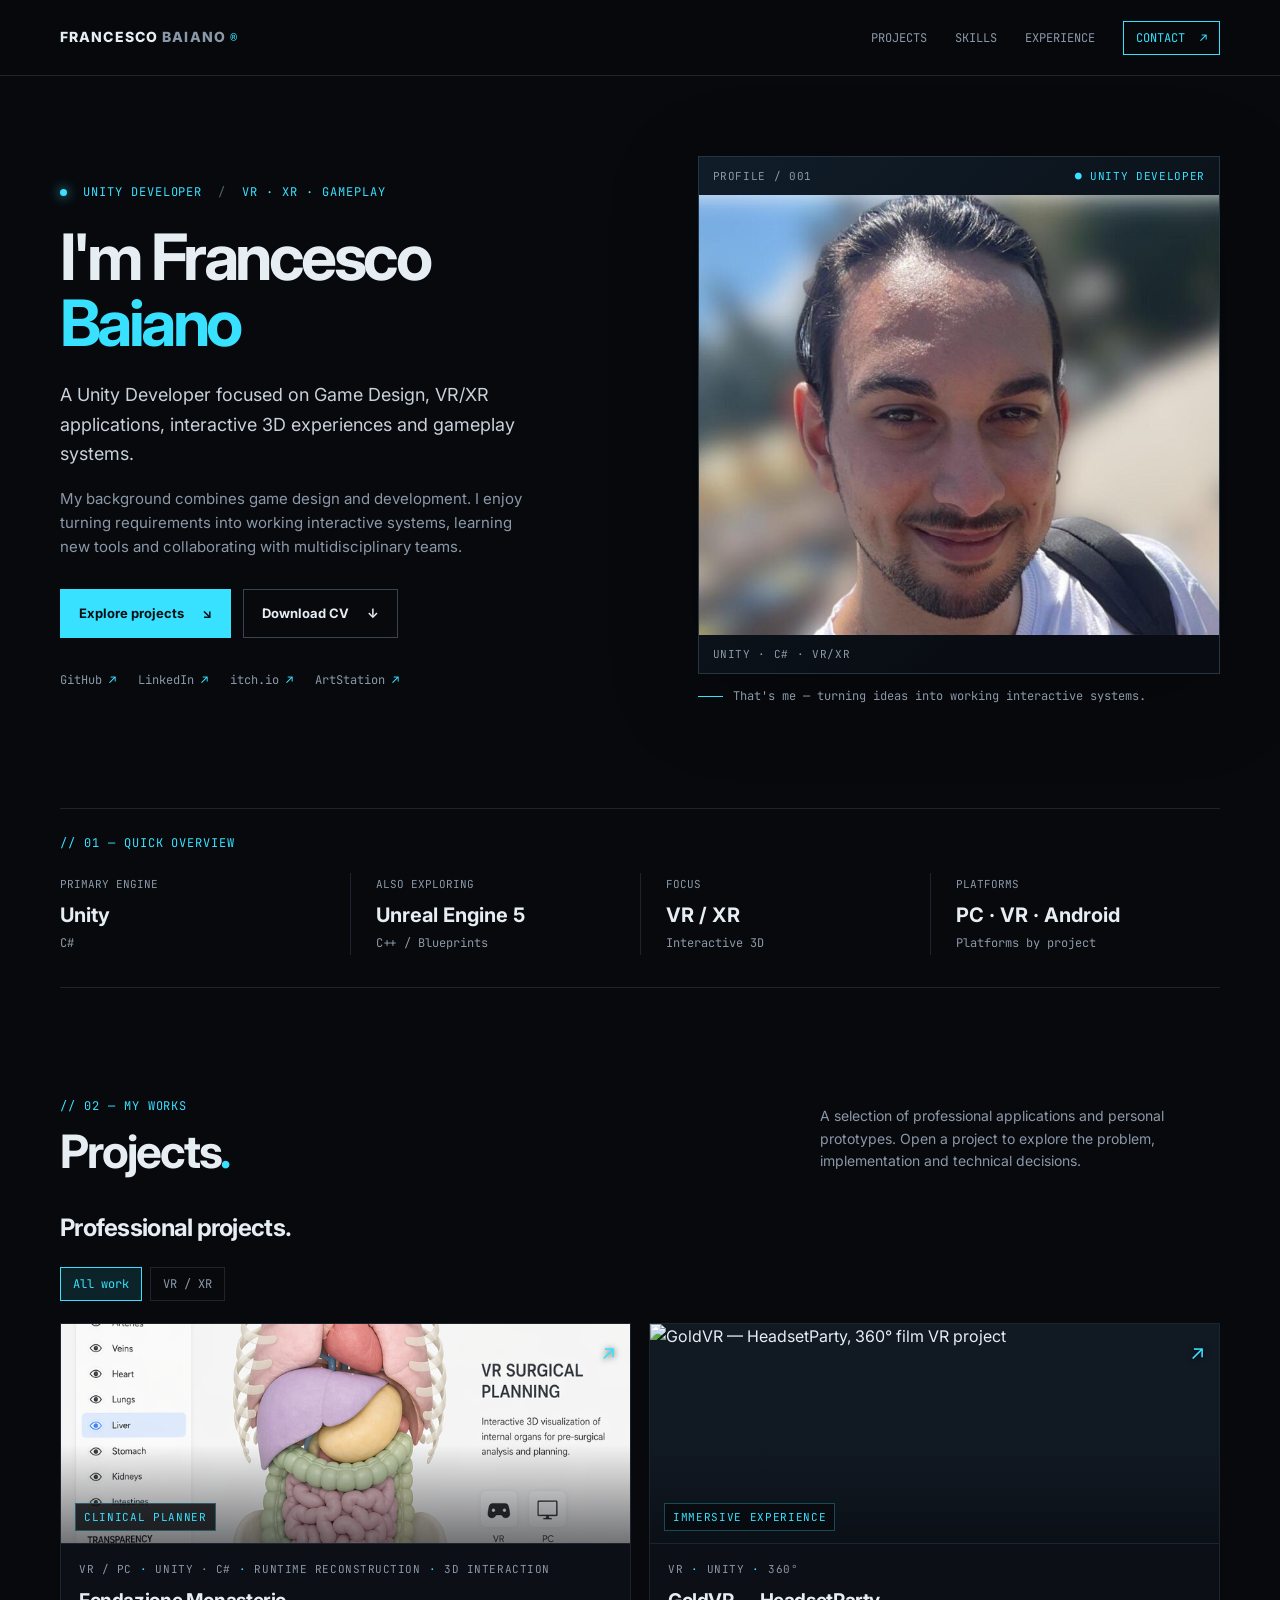
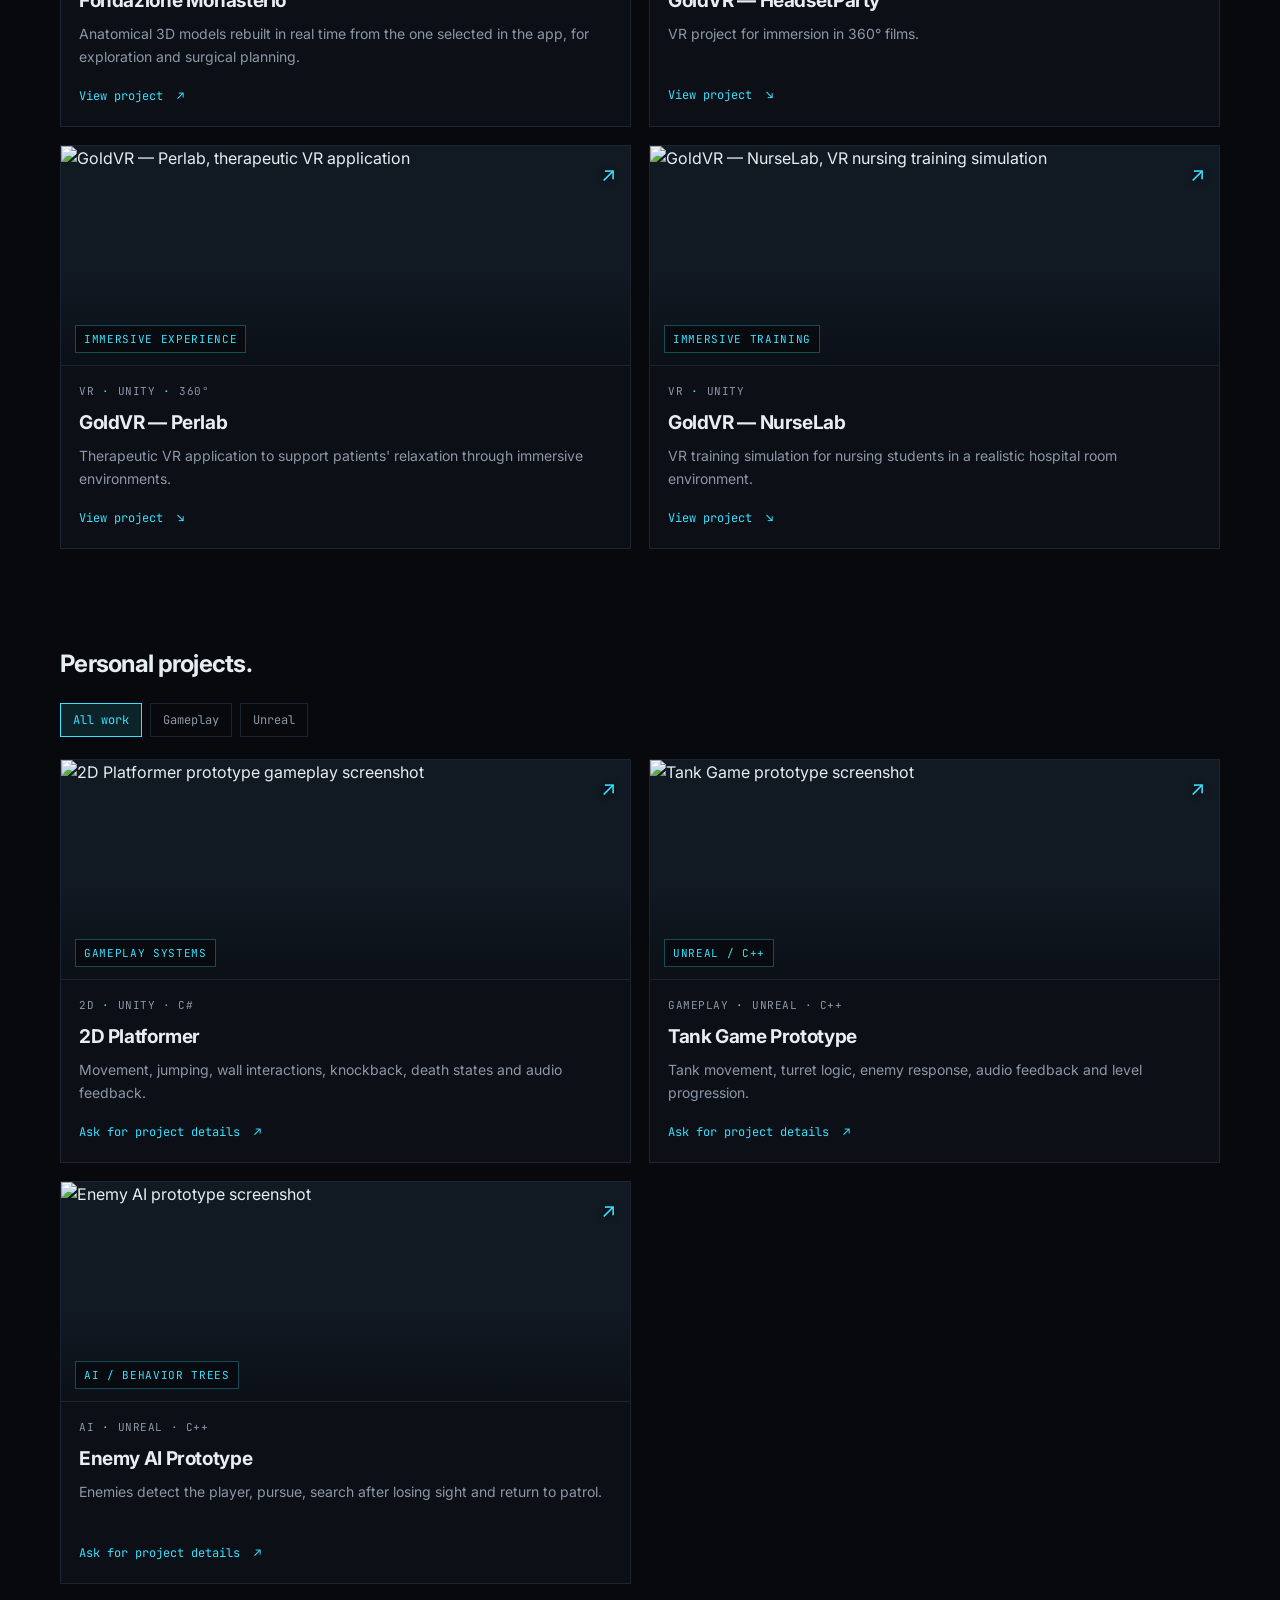
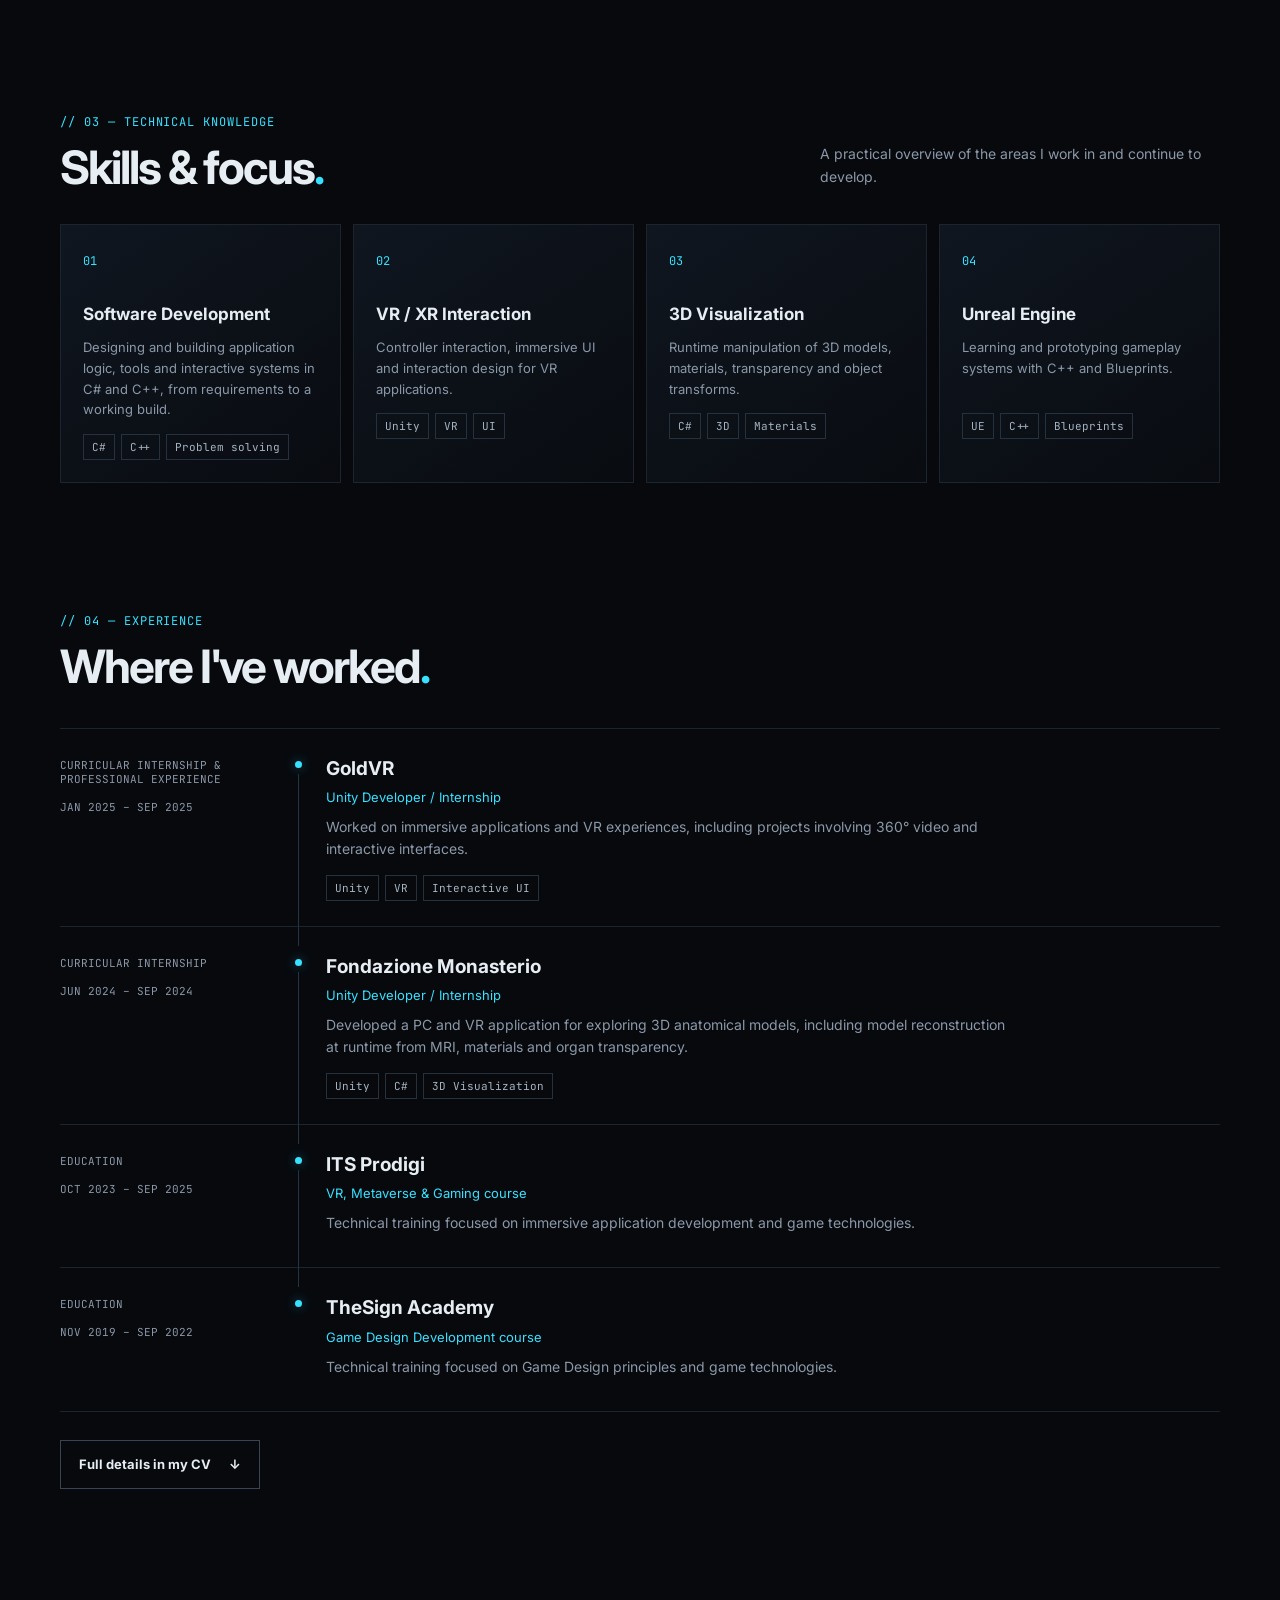
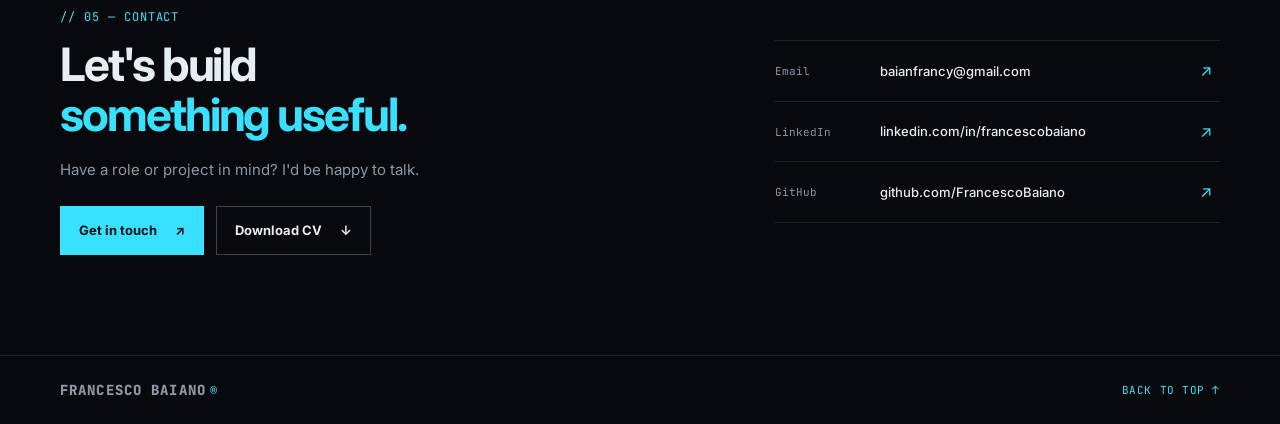
==== index.html @ 5df7cad3 "Monasterio Page" ====
<!doctype html>
<html lang="en">
<head>
  <meta charset="utf-8">
  <meta name="viewport" content="width=device-width, initial-scale=1">
  <meta name="theme-color" content="#07090d">
  <meta name="description" content="Francesco Baiano — Unity Developer focused on VR/XR, interactive 3D applications and gameplay systems.">
  <meta property="og:title" content="Francesco Baiano — Unity Developer">
  <meta property="og:description" content="VR/XR, interactive 3D applications and gameplay systems.">
  <meta property="og:type" content="website">
  <title>Francesco Baiano — Unity Developer</title>
  <link rel="preconnect" href="https://fonts.googleapis.com">
  <link rel="preconnect" href="https://fonts.gstatic.com" crossorigin>
  <link href="https://fonts.googleapis.com/css2?family=Inter:wght@400;500;600;700;800&family=JetBrains+Mono:wght@400;500;600&display=swap" rel="stylesheet">
  <link rel="stylesheet" href="style.css">
  <script type="application/ld+json">
  {
    "@context": "https://schema.org",
    "@type": "Person",
    "name": "Francesco Baiano",
    "jobTitle": "Unity Developer",
    "knowsAbout": ["Unity", "C#", "Virtual Reality", "XR", "Gameplay Programming", "Unreal Engine"]
  }
  </script>
</head>
<body>
  <div class="ambient-grid" aria-hidden="true"></div>
  <header class="site-header">
    <a class="brand" href="#home" aria-label="Francesco Baiano home">FRANCESCO <span>BAIANO</span><i>®</i></a>
    <button class="menu-toggle" aria-expanded="false" aria-controls="main-nav">MENU <span>☰</span></button>
    <nav id="main-nav" class="nav">
      <a href="#projects">Projects</a>
      <a href="#skills">Skills</a>
      <a href="#experience">Experience</a>
      <a class="nav-contact" href="#contact">Contact <span>↗</span></a>
    </nav>
  </header>

  <main>
    <section id="home" class="hero section-wrap">
      <div class="hero-copy">
        <p class="eyebrow"><span class="status-dot"></span> UNITY DEVELOPER <span class="slash">/</span> VR · XR · GAMEPLAY</p>
        <h1>I'm Francesco<br><span>Baiano</span></h1>
        <p class="hero-intro">A Unity Developer focused on Game Design, VR/XR applications, interactive 3D experiences and gameplay systems.</p>
        <p class="hero-detail">My background combines game design and development. I enjoy turning requirements into working interactive systems, learning new tools and collaborating with multidisciplinary teams.</p>
        <div class="hero-actions">
          <a class="button button-primary" href="#projects">Explore projects <span>↘</span></a>
          <a class="button button-ghost" href="assets/Francesco_Baiano_CV.pdf" target="_blank" rel="noopener" data-cv>Download CV <span>↓</span></a>
        </div>
        <div class="social-links">
          <a href="https://github.com/FrancescoBaiano" target="_blank" rel="noreferrer">GitHub <span>↗</span></a>
          <a href="https://www.linkedin.com/in/francescobaiano" target="_blank" rel="noreferrer">LinkedIn <span>↗</span></a>
          <a href="https://raccoonfrank.itch.io/" target="_blank" rel="noreferrer">itch.io <span>↗</span></a>
          <a href="https://www.artstation.com/francescobaiano" target="_blank" rel="noreferrer">ArtStation <span>↗</span></a>
        </div>
      </div>
      <div class="hero-visual">
        <div class="visual-frame">
          <div class="visual-top"><span>PROFILE / 001</span><span class="live-indicator">● UNITY DEVELOPER</span></div>
          <div class="visual-art visual-photo">
            <img src="assets/images/francesco.jpg" alt="Francesco Baiano" width="800" height="800">
          </div>
          <div class="visual-bottom"><span>UNITY · C# · VR/XR</span></div>
        </div>
        <p class="visual-caption"><span class="caption-line"></span> That's me — turning ideas into working interactive systems.</p>
      </div>
    </section>

    <section id="overview" class="overview section-wrap">
      <div class="section-kicker">// 01 — QUICK OVERVIEW</div>
      <div class="overview-grid">
        <div><span class="stat-label">PRIMARY ENGINE</span><strong>Unity</strong><small>C#</small></div>
        <div><span class="stat-label">ALSO EXPLORING</span><strong>Unreal Engine 5</strong><small>C++ / Blueprints</small></div>
        <div><span class="stat-label">FOCUS</span><strong>VR / XR</strong><small>Interactive 3D</small></div>
        <div><span class="stat-label">PLATFORMS</span><strong>PC · VR · Android</strong><small>Platforms by project</small></div>
      </div>
    </section>

    <section id="projects" class="projects section-wrap">
      <div class="section-heading">
        <div><p class="section-kicker">// 02 — MY WORKS</p><h2>Projects<span class="accent">.</span></h2></div>
        <p class="section-description">A selection of professional applications and personal prototypes. Open a project to explore the problem, implementation and technical decisions.</p>
      </div>
      <div class="project-group">
        <h3 class="group-title">Professional projects.</h3>
        <div class="filter-row" role="group" aria-label="Filter projects">
          <button class="filter-chip active" data-filter="all">All work</button>
          <button class="filter-chip" data-filter="vr">VR / XR</button>
          <button class="filter-chip" data-filter="gameplay">Gameplay</button>
          <button class="filter-chip" data-filter="unreal">Unreal</button>
        </div>
        <div class="project-grid">
          <article class="project-card" data-category="vr">
            <a class="project-image" href="projects/monasterio.html" aria-label="Open Fondazione Monasterio project">
              <img src="assets/images/projects/monasterio/monasterio-1.png" alt="Fondazione Monasterio — 3D anatomical model viewer" loading="lazy">
              <span class="image-label">CLINICAL PLANNER</span><span class="image-arrow">↗</span>
            </a>
            <div class="project-card-body"><div class="tag-row"><span>VR / PC</span><span>UNITY · C#</span><span>RUNTIME RECONSTRUCTION</span><span>3D INTERACTION</span></div><h3><a href="projects/monasterio.html">Fondazione Monasterio</a></h3><p>Anatomical 3D models rebuilt in real time from the one selected in the app, for exploration and surgical planning.</p><a class="text-link" href="projects/monasterio.html">View project <span>↗</span></a></div>
          </article>
          <article class="project-card" data-category="vr">
            <a class="project-image" href="#contact" aria-label="Open GoldVR - HeadsetParty project">
              <img src="assets/images/projects/goldvr-headsetparty.jpg" alt="GoldVR — HeadsetParty, 360° film VR project" loading="lazy">
              <span class="image-label">IMMERSIVE EXPERIENCE</span><span class="image-arrow">↗</span>
            </a>
            <div class="project-card-body"><div class="tag-row"><span>VR</span><span>UNITY</span><span>360°</span></div><h3>GoldVR — HeadsetParty</h3><p>VR project for immersion in 360° films.</p><a class="text-link" href="#experience">View project <span>↘</span></a></div>
          </article>
          <article class="project-card" data-category="vr">
            <a class="project-image" href="#contact" aria-label="Open GoldVR - Perlab project">
              <img src="assets/images/projects/goldvr-perlab.jpg" alt="GoldVR — Perlab, therapeutic VR application" loading="lazy">
              <span class="image-label">IMMERSIVE EXPERIENCE</span><span class="image-arrow">↗</span>
            </a>
            <div class="project-card-body"><div class="tag-row"><span>VR</span><span>UNITY</span><span>360°</span></div><h3>GoldVR — Perlab</h3><p>Therapeutic VR application to support patients' relaxation through immersive environments.</p><a class="text-link" href="#experience">View project <span>↘</span></a></div>
          </article>
          <article class="project-card" data-category="vr">
            <a class="project-image" href="#contact" aria-label="Open GoldVR - NurseLab project">
              <img src="assets/images/projects/goldvr-nurselab.jpg" alt="GoldVR — NurseLab, VR nursing training simulation" loading="lazy">
              <span class="image-label">IMMERSIVE TRAINING</span><span class="image-arrow">↗</span>
            </a>
            <div class="project-card-body"><div class="tag-row"><span>VR</span><span>UNITY</span></div><h3>GoldVR — NurseLab</h3><p>VR training simulation for nursing students in a realistic hospital room environment.</p><a class="text-link" href="#experience">View project <span>↘</span></a></div>
          </article>
        </div>
      </div>
      <div class="project-group">
        <h3 class="group-title">Personal projects.</h3>
        <div class="filter-row" role="group" aria-label="Filter projects">
          <button class="filter-chip active" data-filter="all">All work</button>
          <button class="filter-chip" data-filter="vr">VR / XR</button>
          <button class="filter-chip" data-filter="gameplay">Gameplay</button>
          <button class="filter-chip" data-filter="unreal">Unreal</button>
        </div>
        <div class="project-grid">
          <article class="project-card" data-category="gameplay">
            <a class="project-image" href="#contact" aria-label="2D platformer prototype">
              <img src="assets/images/projects/platformer-2d.jpg" alt="2D Platformer prototype gameplay screenshot" loading="lazy">
              <span class="image-label">GAMEPLAY SYSTEMS</span><span class="image-arrow">↗</span>
            </a>
            <div class="project-card-body"><div class="tag-row"><span>2D</span><span>UNITY · C#</span></div><h3>2D Platformer</h3><p>Movement, jumping, wall interactions, knockback, death states and audio feedback.</p><a class="text-link" href="#contact">Ask for project details <span>↗</span></a></div>
          </article>
          <article class="project-card" data-category="unreal gameplay">
            <a class="project-image" href="#contact" aria-label="Tank gameplay prototype">
              <img src="assets/images/projects/tank-game.jpg" alt="Tank Game prototype screenshot" loading="lazy">
              <span class="image-label">UNREAL / C++</span><span class="image-arrow">↗</span>
            </a>
            <div class="project-card-body"><div class="tag-row"><span>GAMEPLAY</span><span>UNREAL · C++</span></div><h3>Tank Game Prototype</h3><p>Tank movement, turret logic, enemy response, audio feedback and level progression.</p><a class="text-link" href="#contact">Ask for project details <span>↗</span></a></div>
          </article>
          <article class="project-card" data-category="unreal gameplay">
            <a class="project-image" href="#contact" aria-label="Enemy AI prototype">
              <img src="assets/images/projects/enemy-ai.jpg" alt="Enemy AI prototype screenshot" loading="lazy">
              <span class="image-label">AI / BEHAVIOR TREES</span><span class="image-arrow">↗</span>
            </a>
            <div class="project-card-body"><div class="tag-row"><span>AI</span><span>UNREAL · C++</span></div><h3>Enemy AI Prototype</h3><p>Enemies detect the player, pursue, search after losing sight and return to patrol.</p><a class="text-link" href="#contact">Ask for project details <span>↗</span></a></div>
          </article>
        </div>
      </div>
    </section>

    <section id="skills" class="skills section-wrap">
      <div class="section-heading"><div><p class="section-kicker">// 03 — TECHNICAL KNOWLEDGE</p><h2>Skills &amp; focus<span class="accent">.</span></h2></div><p class="section-description">A practical overview of the areas I work in and continue to develop.</p></div>
      <div class="skills-grid">
        <article class="skill-card"><span class="skill-index">01</span><h3>Software Development</h3><p>Designing and building application logic, tools and interactive systems in C# and C++, from requirements to a working build.</p><div class="skill-tags"><span>C#</span><span>C++</span><span>Problem solving</span></div></article>
        <article class="skill-card"><span class="skill-index">02</span><h3>VR / XR Interaction</h3><p>Controller interaction, immersive UI and interaction design for VR applications.</p><div class="skill-tags"><span>Unity</span><span>VR</span><span>UI</span></div></article>
        <article class="skill-card"><span class="skill-index">03</span><h3>3D Visualization</h3><p>Runtime manipulation of 3D models, materials, transparency and object transforms.</p><div class="skill-tags"><span>C#</span><span>3D</span><span>Materials</span></div></article>
        <article class="skill-card"><span class="skill-index">04</span><h3>Unreal Engine</h3><p>Learning and prototyping gameplay systems with C++ and Blueprints.</p><div class="skill-tags"><span>UE</span><span>C++</span><span>Blueprints</span></div></article>
      </div>
    </section>

    <section id="experience" class="experience section-wrap">
      <div class="section-heading"><div><p class="section-kicker">// 04 — EXPERIENCE</p><h2>Where I've worked<span class="accent">.</span></h2></div></div>
      <div class="timeline">
        <article class="timeline-item"><div class="timeline-date">CURRICULAR INTERNSHIP &amp; PROFESSIONAL EXPERIENCE<br><br><span>JAN 2025 – SEP 2025</span></div><div class="timeline-marker"></div><div class="timeline-content"><h3>GoldVR</h3><p class="timeline-role">Unity Developer / Internship</p><p>Worked on immersive applications and VR experiences, including projects involving 360° video and interactive interfaces.</p><div class="skill-tags"><span>Unity</span><span>VR</span><span>Interactive UI</span></div></div></article>
        <article class="timeline-item"><div class="timeline-date">CURRICULAR INTERNSHIP<br><br><span>JUN 2024 – SEP 2024</span></div><div class="timeline-marker"></div><div class="timeline-content"><h3>Fondazione Monasterio</h3><p class="timeline-role">Unity Developer / Internship</p><p>Developed a PC and VR application for exploring 3D anatomical models, including model reconstruction at runtime from MRI, materials and organ transparency.</p><div class="skill-tags"><span>Unity</span><span>C#</span><span>3D Visualization</span></div></div></article>
        <article class="timeline-item"><div class="timeline-date">EDUCATION<br><br><span>OCT 2023 – SEP 2025</span></div><div class="timeline-marker"></div><div class="timeline-content"><h3>ITS Prodigi</h3><p class="timeline-role">VR, Metaverse &amp; Gaming course</p><p>Technical training focused on immersive application development and game technologies.</p></div></article>
        <article class="timeline-item"><div class="timeline-date">EDUCATION<br><br><span>NOV 2019 – SEP 2022</span></div><div class="timeline-marker"></div><div class="timeline-content"><h3>TheSign Academy</h3><p class="timeline-role">Game Design Development course</p><p>Technical training focused on Game Design principles and game technologies.</p></div></article>
      </div>
      <div class="cta-row">
        <a class="button button-ghost" href="assets/Francesco_Baiano_CV.pdf" target="_blank" rel="noopener" data-cv>Full details in my CV <span>↓</span></a>
      </div>
    </section>

    <section id="contact" class="contact section-wrap">
      <div><p class="section-kicker">// 05 — CONTACT</p><h2>Let's build<br><span class="accent">something useful.</span></h2><p>Have a role or project in mind? I'd be happy to talk.</p><div class="cta-row"><a class="button button-primary" href="mailto:baianfrancy@gmail.com">Get in touch <span>↗</span></a><a class="button button-ghost" href="assets/Francesco_Baiano_CV.pdf" target="_blank" rel="noopener" data-cv>Download CV <span>↓</span></a></div></div>
      <div class="contact-links"><a href="mailto:baianfrancy@gmail.com"><span>Email</span><strong>baianfrancy@gmail.com</strong><b>↗</b></a><a href="https://www.linkedin.com/in/francescobaiano" target="_blank" rel="noreferrer"><span>LinkedIn</span><strong>linkedin.com/in/francescobaiano</strong><b>↗</b></a><a href="https://github.com/FrancescoBaiano" target="_blank" rel="noreferrer"><span>GitHub</span><strong>github.com/FrancescoBaiano</strong><b>↗</b></a></div>
    </section>
  </main>

  <footer class="site-footer"><a class="brand" href="#home">FRANCESCO <span>BAIANO</span><i>®</i></a><a href="#home">BACK TO TOP ↑</a></footer>
  <script src="script.js"></script>
</body>
</html>
---- style.css ----
:root {
  --bg: #07090d; --surface: #0e1218; --surface-2: #111923; --border: #1c2430;
  --text: #e6edf3; --muted: #8b98a8; --accent: #38e1ff; --accent-soft: rgba(56,225,255,.12);
  --mono: "JetBrains Mono", monospace; --sans: "Inter", sans-serif; --max: 1160px;
}
* { box-sizing: border-box; }
html { scroll-behavior: smooth; scroll-padding-top: 88px; }
body { margin: 0; background: var(--bg); color: var(--text); font-family: var(--sans); line-height: 1.6; }
a { color: inherit; text-decoration: none; }
button { font: inherit; }
::selection { color: var(--bg); background: var(--accent); }
.ambient-grid { position: fixed; inset: 0; z-index: -1; pointer-events: none; opacity: .19; background-image: radial-gradient(rgba(56,225,255,.18) .7px, transparent .7px); background-size: 20px 20px; mask-image: linear-gradient(to bottom, black, transparent 75%); }
.site-header { height: 76px; padding: 0 max(24px, calc((100vw - var(--max))/2)); display: flex; align-items: center; justify-content: space-between; border-bottom: 1px solid var(--border); background: rgba(7,9,13,.88); backdrop-filter: blur(16px); position: sticky; top: 0; z-index: 10; }
.brand { font-size: 14px; font-weight: 800; letter-spacing: .08em; white-space: nowrap; }.brand span { color: var(--muted); }.brand i { color: var(--accent); font: 12px var(--mono); margin-left: 4px; }
.nav { display: flex; gap: 28px; align-items: center; font: 12px var(--mono); text-transform: uppercase; color: var(--muted); }.nav a { transition: color .2s; }.nav a:hover,.social-links a:hover { color: var(--accent); }.nav-contact { border: 1px solid var(--accent); color: var(--accent)!important; padding: 8px 12px; }.nav-contact span { margin-left: 8px; }.menu-toggle { display: none; }
.section-wrap { width: min(var(--max), calc(100% - 48px)); margin: 0 auto; }.hero { min-height: 620px; display: grid; grid-template-columns: 1.05fr .95fr; align-items: center; gap: 60px; padding-top: 80px; padding-bottom: 92px; position: relative; }
.eyebrow,.section-kicker { font: 12px var(--mono); letter-spacing: .08em; color: var(--accent); text-transform: uppercase; }.status-dot { display: inline-block; width: 7px; height: 7px; border-radius: 50%; background: var(--accent); box-shadow: 0 0 12px var(--accent); margin-right: 8px; }.slash { color: #4e6674; margin: 0 8px; }
h1,h2,h3,p { margin-top: 0; }.hero h1 { font-size: clamp(42px, 5vw, 68px); line-height: 1.03; letter-spacing: -.055em; margin: 24px 0; }.hero h1 span,.accent { color: var(--accent); }.hero-intro { font-size: 18px; line-height: 1.65; max-width: 500px; color: #c8d0d9; }.hero-detail { color: var(--muted); max-width: 480px; font-size: 15px; }.hero-actions { display: flex; flex-wrap: wrap; gap: 12px; margin-top: 30px; }.button { display: inline-flex; align-items: center; gap: 18px; padding: 13px 18px; font-size: 13px; font-weight: 700; border: 1px solid transparent; transition: transform .2s, background .2s, border-color .2s; }.button:hover { transform: translateY(-2px); }.button-primary { background: var(--accent); color: #061015; }.button-primary:hover { background: #8af0ff; }.button-ghost { border-color: #394553; color: var(--text); }.button-ghost:hover { border-color: var(--accent); }.social-links { display: flex; flex-wrap: wrap; gap: 22px; margin-top: 34px; color: var(--muted); font: 12px var(--mono); }.social-links span { color: var(--accent); }
.hero-visual { position: relative; }.visual-frame { border: 1px solid #253643; background: linear-gradient(140deg,#101d29,#090d13 75%); box-shadow: 0 20px 80px rgba(0,0,0,.25); }.visual-top,.visual-bottom { display: flex; justify-content: space-between; padding: 12px 14px; font: 11px var(--mono); letter-spacing: .06em; color: var(--muted); }.live-indicator { color: var(--accent); }.visual-art { height: 320px; overflow: hidden; position: relative; display: grid; place-items: center; background: radial-gradient(ellipse at center,rgba(56,225,255,.1),transparent 55%), linear-gradient(135deg,rgba(255,255,255,.015),transparent); }.visual-art:before,.visual-art:after { content: ""; position: absolute; inset: 0; background: linear-gradient(rgba(56,225,255,.05) 1px,transparent 1px),linear-gradient(90deg,rgba(56,225,255,.05) 1px,transparent 1px); background-size: 34px 34px; mask-image: radial-gradient(ellipse,black,transparent 75%); }
.visual-art.visual-photo { height: 440px; background: var(--surface-2); }.visual-art.visual-photo:before,.visual-art.visual-photo:after { display: none; }.visual-photo img { width: 100%; height: 100%; object-fit: cover; object-position: center top; display: block; }
.visual-caption { display: flex; gap: 10px; align-items: center; color: var(--muted); font: 12px var(--mono); margin-top: 14px; }.caption-line { width: 25px; height: 1px; background: var(--accent); flex-shrink: 0; }.scroll-cue { position: absolute; bottom: 28px; left: 0; font: 11px var(--mono); color: #526171; letter-spacing: .1em; display: flex; gap: 10px; align-items: center; }.scroll-cue span { height: 28px; width: 1px; background: var(--accent); }
.overview { border-top: 1px solid var(--border); border-bottom: 1px solid var(--border); padding: 26px 0 32px; }.overview-grid { display: grid; grid-template-columns: repeat(4,1fr); margin-top: 22px; }.overview-grid>div { padding: 4px 25px; border-left: 1px solid var(--border); }.overview-grid>div:first-child { padding-left: 0; border-left: 0; }.stat-label { display: block; font: 11px var(--mono); color: var(--muted); margin-bottom: 8px; }.overview-grid strong { display: block; font-size: 20px; }.overview-grid small { display: block; font: 12px var(--mono); color: var(--muted); margin-top: 4px; }
.projects,.skills,.experience,.contact { padding-top: 110px; padding-bottom: 20px; }.section-heading { display: flex; align-items: end; justify-content: space-between; gap: 35px; margin-bottom: 32px; }.section-heading h2,.contact h2 { font-size: clamp(32px,4vw,46px); line-height: 1.1; letter-spacing: -.045em; margin: 10px 0 0; }.section-description { max-width: 400px; color: var(--muted); font-size: 14px; margin-bottom: 4px; }.filter-row { display: flex; flex-wrap: wrap; gap: 8px; margin-bottom: 22px; }.filter-chip { color: var(--muted); background: transparent; border: 1px solid var(--border); padding: 8px 12px; cursor: pointer; font: 12px var(--mono); }.filter-chip:hover,.filter-chip.active { color: var(--accent); border-color: var(--accent); background: var(--accent-soft); }.filter-chip span { margin-left: 8px; opacity: .7; }
.project-group + .project-group { margin-top: 96px; }.group-title { font-size: 24px; letter-spacing: -.03em; margin: 0 0 20px; }
.project-grid { display: grid; grid-template-columns: repeat(2,minmax(0,1fr)); gap: 18px; }.project-card { background: rgba(14,18,24,.82); border: 1px solid var(--border); transition: border-color .25s,transform .25s; min-width: 0; }.project-card:hover { border-color: #286171; transform: translateY(-3px); }.project-card[hidden] { display: none; }.project-image { display: block; height: 220px; position: relative; overflow: hidden; background: var(--surface-2); border-bottom: 1px solid var(--border); }.project-image img { position: absolute; inset: 0; width: 100%; height: 100%; object-fit: cover; display: block; transition: transform .5s ease; }.project-card:hover .project-image img { transform: scale(1.04); }.project-image:after { content: ""; position: absolute; inset: 0; background: linear-gradient(to top,rgba(7,9,13,.55),transparent 45%); pointer-events: none; }.image-label { position: absolute; z-index: 1; left: 14px; bottom: 12px; font: 11px var(--mono); letter-spacing: .06em; color: var(--accent); background: rgba(7,9,13,.82); padding: 6px 8px; border: 1px solid rgba(56,225,255,.3); }.image-arrow { position: absolute; z-index: 1; right: 14px; top: 12px; color: var(--accent); font-size: 20px; text-shadow: 0 1px 6px rgba(0,0,0,.7); }.project-card-body { padding: 18px; }.tag-row { display: flex; gap: 8px; color: var(--muted); font: 11px var(--mono); letter-spacing: .05em; }.tag-row span+span:before { content: "·"; margin-right: 8px; color: var(--accent); }.project-card h3 { font-size: 19px; margin: 10px 0 7px; letter-spacing: -.02em; }.project-card p { font-size: 14px; color: var(--muted); min-height: 44px; margin-bottom: 14px; }.text-link { font: 12px var(--mono); color: var(--accent); }.text-link span { margin-left: 7px; }.notice { font-size: 13px; color: var(--muted); border-left: 2px solid var(--accent); padding: 10px 14px; background: rgba(56,225,255,.04); margin-top: 18px; }.notice strong { color: var(--text); }
.featured-note { padding: 26px; display:flex; flex-direction:column; justify-content:center; min-height: 360px; background:linear-gradient(135deg,rgba(56,225,255,.06),transparent 65%); }.note-symbol {font-size:36px;color:var(--accent);margin-bottom:30px;}.featured-note h3 {font-size:22px;}.featured-note p {min-height:0;}
.skills-grid { display:grid;grid-template-columns:repeat(4,minmax(0,1fr));gap:12px; }.skill-card { border:1px solid var(--border);background:linear-gradient(145deg,rgba(17,25,35,.85),rgba(10,13,18,.8));padding:22px;min-height:240px; }.skill-index {font:12px var(--mono);color:var(--accent);}.skill-card h3 {font-size:17px;margin:28px 0 9px;}.skill-card p {font-size:13px;color:var(--muted);min-height:62px;}.skill-tags {display:flex;flex-wrap:wrap;gap:6px;margin-top:14px;}.skill-tags span {font:11px var(--mono);color:#a6b4c1;border:1px solid #25313d;padding:5px 8px;}
.cta-row { display:flex;flex-wrap:wrap;gap:12px; }.timeline + .cta-row { margin-top:28px; }
.timeline { margin-top:36px;border-top:1px solid var(--border); }.timeline-item {display:grid;grid-template-columns:210px 20px 1fr;gap:18px;padding:25px 0;border-bottom:1px solid var(--border);}.timeline-date {font:11px var(--mono);color:var(--muted);padding-top:4px;}.timeline-marker {position:relative;display:flex;justify-content:center;}.timeline-marker:before {content:"";width:7px;height:7px;background:var(--accent);border-radius:50%;margin-top:7px;box-shadow:0 0 12px rgba(56,225,255,.45);}.timeline-marker:after {content:"";position:absolute;top:20px;bottom:-45px;width:1px;background:#203441;}.timeline-item:last-child .timeline-marker:after {display:none;}.timeline-content h3 {margin:0 0 3px;font-size:19px;}.timeline-role {font-size:13px;color:var(--accent);margin-bottom:8px;}.timeline-content>p:not(.timeline-role) {font-size:14px;color:var(--muted);max-width:680px;margin-bottom:8px;}
.contact {display:grid;grid-template-columns:1fr .7fr;gap:80px;padding-bottom:100px;padding-top:100px;}.contact h2 {margin:14px 0 18px;}.contact>div:first-child>p:not(.section-kicker) {color:var(--muted);font-size:15px;margin-bottom:24px;}.contact-links {align-self:center;border-top:1px solid var(--border);}.contact-links a {display:grid;grid-template-columns:95px 1fr 20px;gap:10px;align-items:center;padding:17px 0;border-bottom:1px solid var(--border);}.contact-links a span {font:11px var(--mono);color:var(--muted);}.contact-links strong {font-size:13px;font-weight:500;overflow-wrap:anywhere;}.contact-links b {color:var(--accent);font-weight:400;}
.site-footer {border-top:1px solid var(--border);padding:25px max(24px,calc((100vw - var(--max))/2));display:flex;align-items:center;justify-content:space-between;gap:20px;color:var(--muted);font:11px var(--mono);letter-spacing:.05em;}.site-footer>a:last-child {color:var(--accent);}
.reveal { opacity:0; transform:translateY(14px); transition:opacity .6s ease,transform .6s ease; }.reveal.is-visible {opacity:1;transform:none;}
@media (max-width:900px) { .hero {gap:32px;min-height:0;padding-top:75px;padding-bottom:100px;}.hero h1{font-size:48px;}.visual-art{height:280px;}.visual-art.visual-photo{height:400px;}.skills-grid{grid-template-columns:repeat(2,minmax(0,1fr));}.section-heading{align-items:start;flex-direction:column;gap:14px;}.section-description{max-width:560px;}.contact{gap:40px;} }
@media (max-width:640px) { .site-header{height:66px;padding:0 20px;}.menu-toggle{display:block;background:none;border:1px solid var(--border);color:var(--text);padding:8px 10px;font:12px var(--mono);}.menu-toggle span{color:var(--accent);margin-left:6px;}.nav{display:none;position:absolute;top:65px;left:0;right:0;background:#090d12;border-bottom:1px solid var(--border);padding:18px 22px 22px;flex-direction:column;align-items:stretch;gap:20px;}.nav.open{display:flex;}.nav-contact{text-align:center;}.section-wrap{width:calc(100% - 40px);}.hero{grid-template-columns:1fr;gap:35px;padding-top:60px;padding-bottom:85px;}.hero h1{font-size:clamp(42px,12vw,58px);}.hero-intro{font-size:16px;}.hero-visual{max-width:500px;width:100%;}.visual-art{height:250px;}.visual-art.visual-photo{height:360px;}.scroll-cue{bottom:22px;}.overview-grid{grid-template-columns:repeat(2,1fr);gap:22px 0;}.overview-grid>div:nth-child(3){padding-left:0;border-left:0;}.overview-grid>div{padding:0 14px;}.projects,.skills,.experience{padding-top:78px;}.project-group + .project-group{margin-top:72px;}.project-grid{grid-template-columns:1fr;}.project-image{height:210px;}.skills-grid{grid-template-columns:1fr;}.skill-card{min-height:0;}.skill-card h3{margin-top:18px;}.skill-card p{min-height:0;}.timeline-item{grid-template-columns:1fr 16px;gap:12px;}.timeline-date{grid-column:1;grid-row:1;}.timeline-marker{grid-column:2;grid-row:1 / span 2;}.timeline-content{grid-column:1;grid-row:2;}.timeline-marker:after{bottom:-30px;}.contact{grid-template-columns:1fr;gap:35px;margin-top:60px;padding-top:60px;padding-bottom:65px;}.contact-links a{grid-template-columns:75px 1fr 15px;}.site-footer{padding:22px 20px;flex-wrap:wrap;}.site-footer>span{order:3;width:100%;}.featured-note{min-height:280px;} }
@media (prefers-reduced-motion: reduce) { *,*::before,*::after{scroll-behavior:auto!important;animation-duration:.01ms!important;animation-iteration-count:1!important;transition-duration:.01ms!important;}.reveal{opacity:1;transform:none;} }

/* ---------- Case Studies: Figures & Gallery ---------- */
.case-figure{margin:0;border:1px solid var(--border);overflow:hidden;background:#eceef1;position:relative}
.case-figure img{display:block;width:100%;height:100%;object-fit:contain}
.case-hero{max-width:920px;border-color:#286171;box-shadow:0 24px 80px rgba(56,225,255,.08)}
.case-hero img{height:auto}
.case-hero-caption,.case-thumb figcaption{font-family:var(--mono);font-size:12px;letter-spacing:.04em;color:var(--muted);padding:10px 2px 0;margin:0}

.zoomable{display:block;width:100%;margin:0;padding:0;border:0;background:none;color:inherit;cursor:zoom-in;position:relative}
.zoomable:focus-visible{outline:2px solid var(--accent);outline-offset:-2px}
.zoomable:after{content:"⤢ ENLARGE";position:absolute;right:12px;top:12px;z-index:2;font:11px var(--mono);letter-spacing:.06em;color:var(--accent);background:rgba(7,9,13,.85);border:1px solid rgba(56,225,255,.35);padding:6px 9px;transition:background .2s}
.zoomable:hover:after{background:rgba(7,9,13,1)}
.case-thumb .zoomable:after{content:"⤢";font-size:14px;padding:3px 8px;right:8px;top:8px}
@media (hover:none){.case-hero .zoomable:after{content:"⤢ TAP TO ENLARGE"}}

.case-strip-head{display:flex;justify-content:space-between;align-items:baseline;gap:16px;max-width:920px;margin-top:34px}
.case-strip-head p{margin:0}
.case-strip-head .hint{font:11px var(--mono);letter-spacing:.06em;color:var(--muted)}
.case-strip{display:grid;grid-template-columns:repeat(4,minmax(0,1fr));gap:14px;max-width:920px;margin-top:14px}
.case-thumb{margin:0;min-width:0}
.case-thumb .case-figure{aspect-ratio:4/3;transition:border-color .2s,transform .2s}
.case-thumb:hover .case-figure{border-color:#286171;transform:translateY(-2px)}
@media (max-width:700px){
  .case-strip{display:flex;overflow-x:auto;scroll-snap-type:x mandatory;gap:12px;margin-right:-20px;padding:0 20px 14px 0;scrollbar-width:thin;scrollbar-color:#286171 transparent;-webkit-overflow-scrolling:touch}
  .case-thumb{flex:0 0 74%;scroll-snap-align:start}
  .case-strip-head .hint:before{content:"SWIPE · "}
}

/* ---------- Lightbox ---------- */
.lightbox{position:fixed;inset:0;z-index:100;display:flex;flex-direction:column;background:rgba(4,6,9,.95);-webkit-backdrop-filter:blur(6px);backdrop-filter:blur(6px);opacity:0;visibility:hidden;transition:opacity .2s ease,visibility .2s}
.lightbox.open{opacity:1;visibility:visible}
.lb-top,.lb-bottom{display:flex;align-items:center;justify-content:space-between;gap:12px;padding:10px 14px;flex-shrink:0}
.lb-count{font:12px var(--mono);letter-spacing:.08em;color:var(--accent)}
.lb-btn{width:46px;height:46px;display:grid;place-items:center;flex-shrink:0;background:rgba(14,18,24,.9);border:1px solid #394553;color:var(--text);font-size:26px;line-height:1;cursor:pointer;transition:border-color .2s,color .2s}
.lb-btn:hover,.lb-btn:focus-visible{border-color:var(--accent);color:var(--accent);outline:none}
.lb-stage{flex:1;min-height:0;display:flex;overflow:auto;padding:6px 14px;-webkit-overflow-scrolling:touch}
.lb-stage img{margin:auto;display:block;flex-shrink:0;max-width:none;background:#eceef1;cursor:zoom-in;-webkit-user-select:none;user-select:none}
.lb-stage.zoomed img{cursor:zoom-out}
.lb-caption{flex:1;margin:0;text-align:center;font:12px var(--mono);letter-spacing:.05em;color:#c8d0d9}
.lb-caption small{display:block;margin-top:4px;color:var(--muted);font-size:11px}

/* ---------- Page sections (Pipeline & Challenge grids) ---------- */
.pipeline{display:grid;grid-template-columns:repeat(auto-fit,minmax(220px,1fr));gap:0;margin-top:30px;border-top:1px solid var(--border);border-bottom:1px solid var(--border)}
.pipeline-step{padding:26px 22px;border-left:1px solid var(--border)}
.pipeline-step:first-child{border-left:0}
.pipeline-step span{display:block;font-family:var(--mono);font-size:12px;letter-spacing:.08em;color:var(--muted);margin-bottom:12px}
.pipeline-step h3{font-size:19px;letter-spacing:-.02em;margin:0 0 8px}
.pipeline-step p{margin:0;color:#c8d0d9;font-size:15px;line-height:1.6}
.challenge-grid{display:grid;grid-template-columns:repeat(auto-fit,minmax(240px,1fr));margin-top:34px;border-top:1px solid var(--border)}
.challenge-item{padding:26px 24px 8px 0;margin-right:24px;border-right:1px solid var(--border)}
.challenge-item:last-child{border-right:0;margin-right:0}
.challenge-item span{display:block;font-family:var(--mono);font-size:12px;letter-spacing:.08em;color:var(--muted);margin-bottom:12px}
.challenge-item h3{font-size:19px;letter-spacing:-.02em;margin:0 0 8px}
.challenge-item p{margin:0;color:#c8d0d9;font-size:15px;line-height:1.6}
.next-card{margin:0;padding:32px;border:1px solid var(--border);grid-template-columns:1fr .5fr;gap:40px}
.next-meta{align-self:center;border-bottom:1px solid var(--border)}
.next-meta div{padding:12px 0;border-top:1px solid var(--border)}
.next-meta span{display:block;font:11px var(--mono);color:var(--muted);margin-bottom:2px}
.next-meta strong{font-size:15px;font-weight:600}
@media (max-width:700px){
  .pipeline-step{border-left:0;border-top:1px solid var(--border)}.pipeline-step:first-child{border-top:0}
  .challenge-item{border-right:0;margin-right:0;border-bottom:1px solid var(--border);padding:22px 0}.challenge-item:last-child{border-bottom:0}
  .next-card{grid-template-columns:1fr;padding:24px;gap:28px}
}
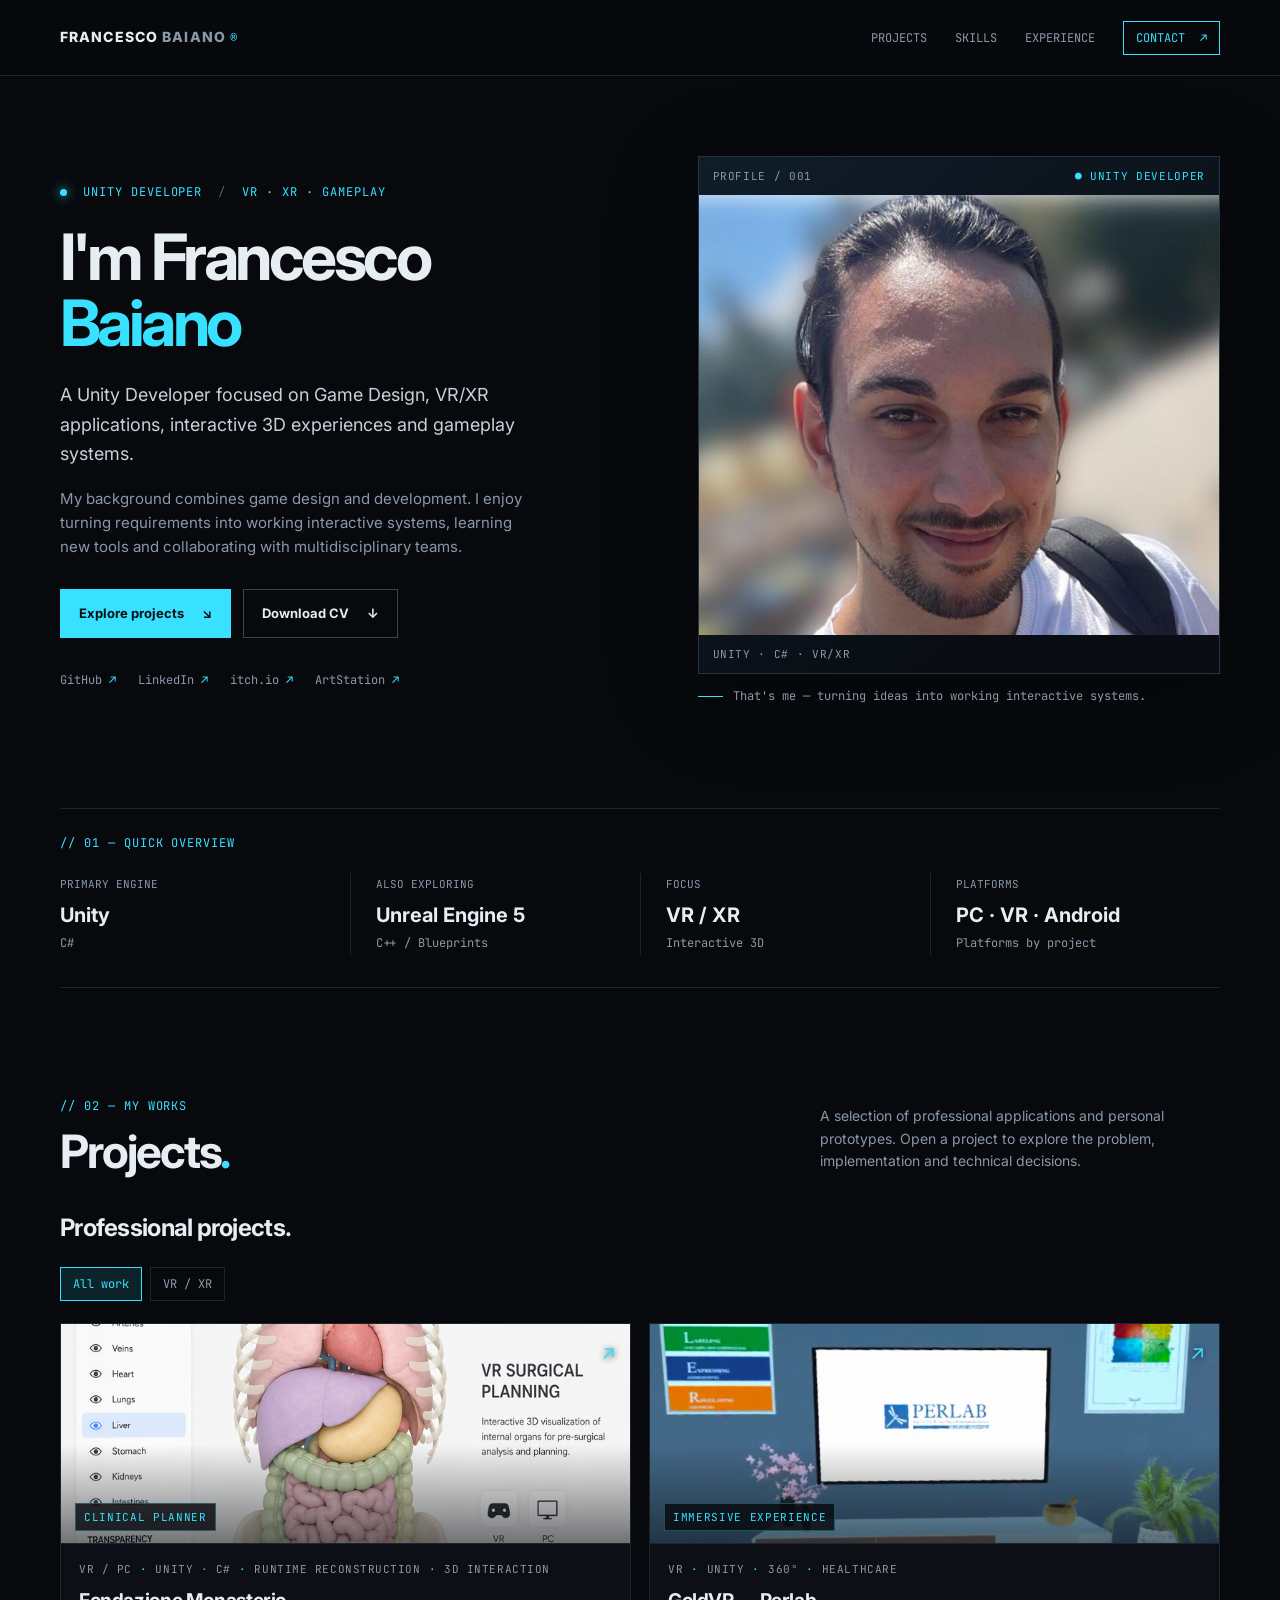
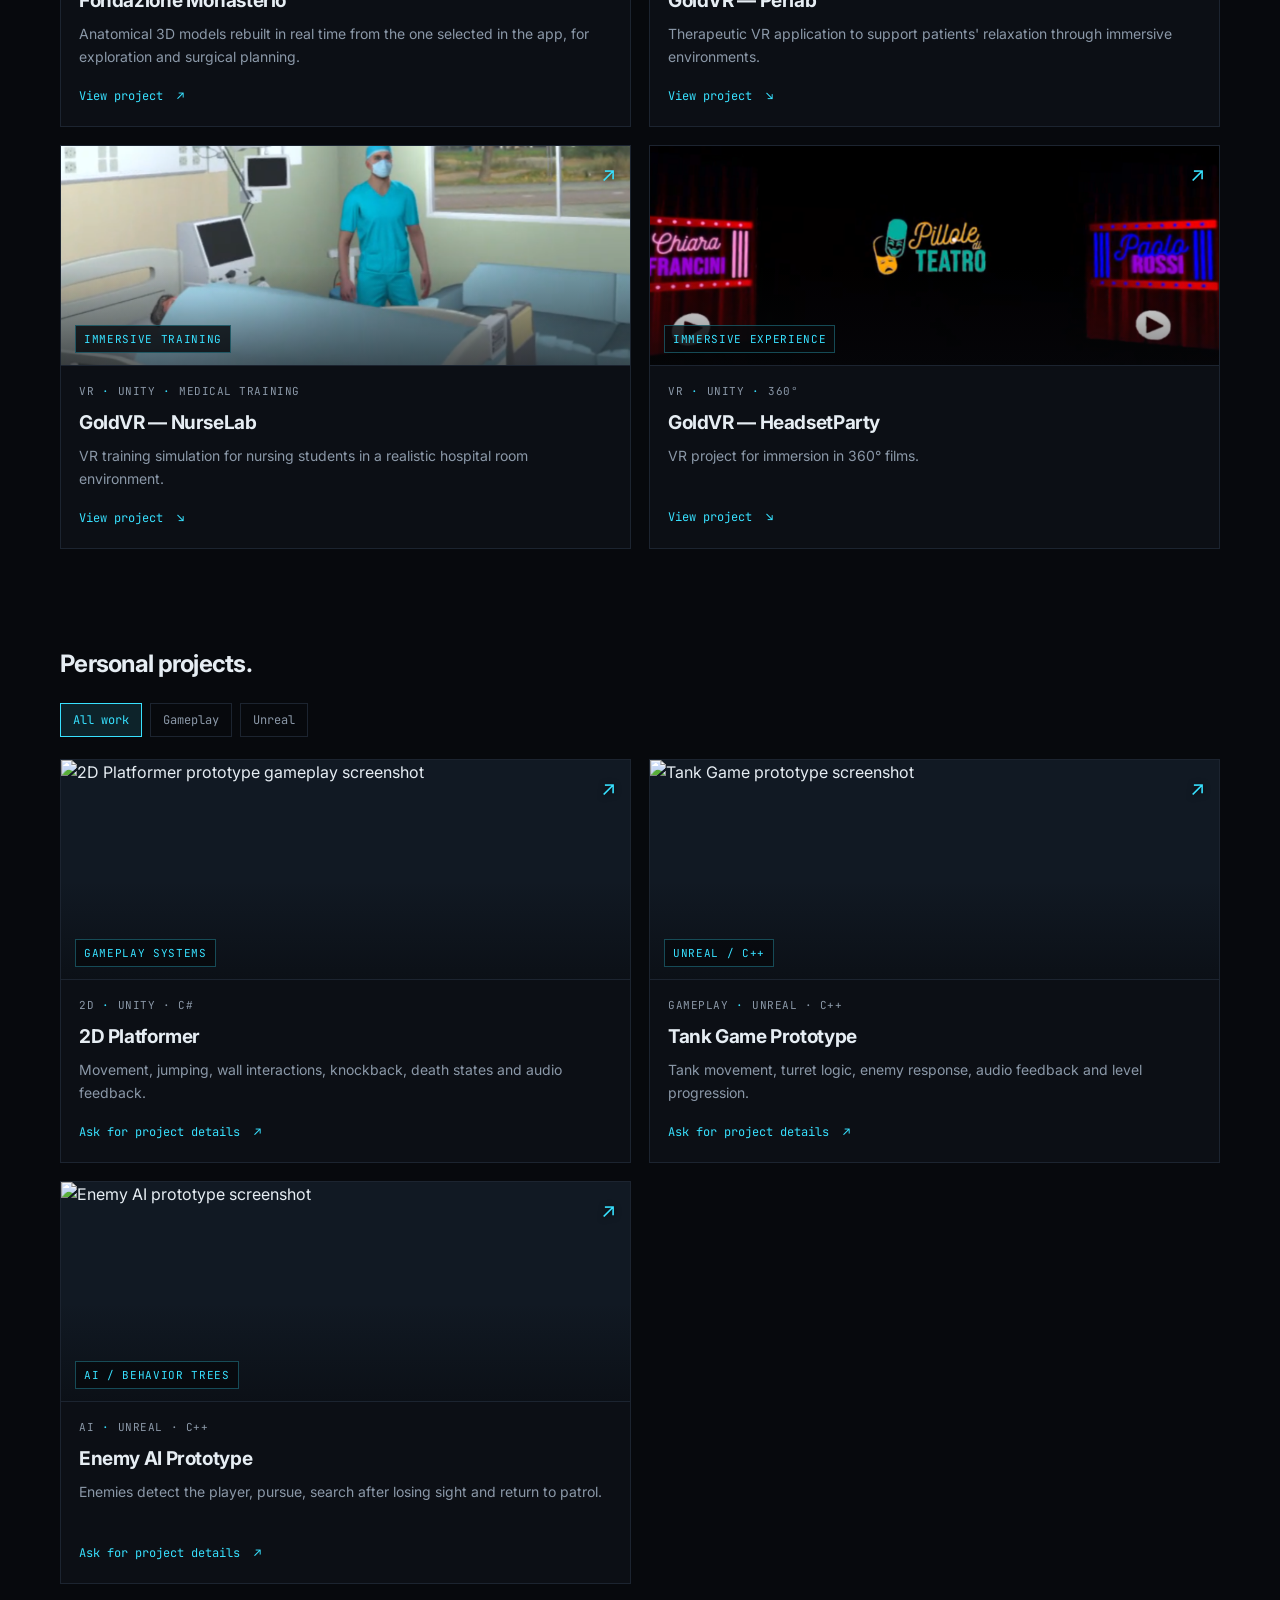
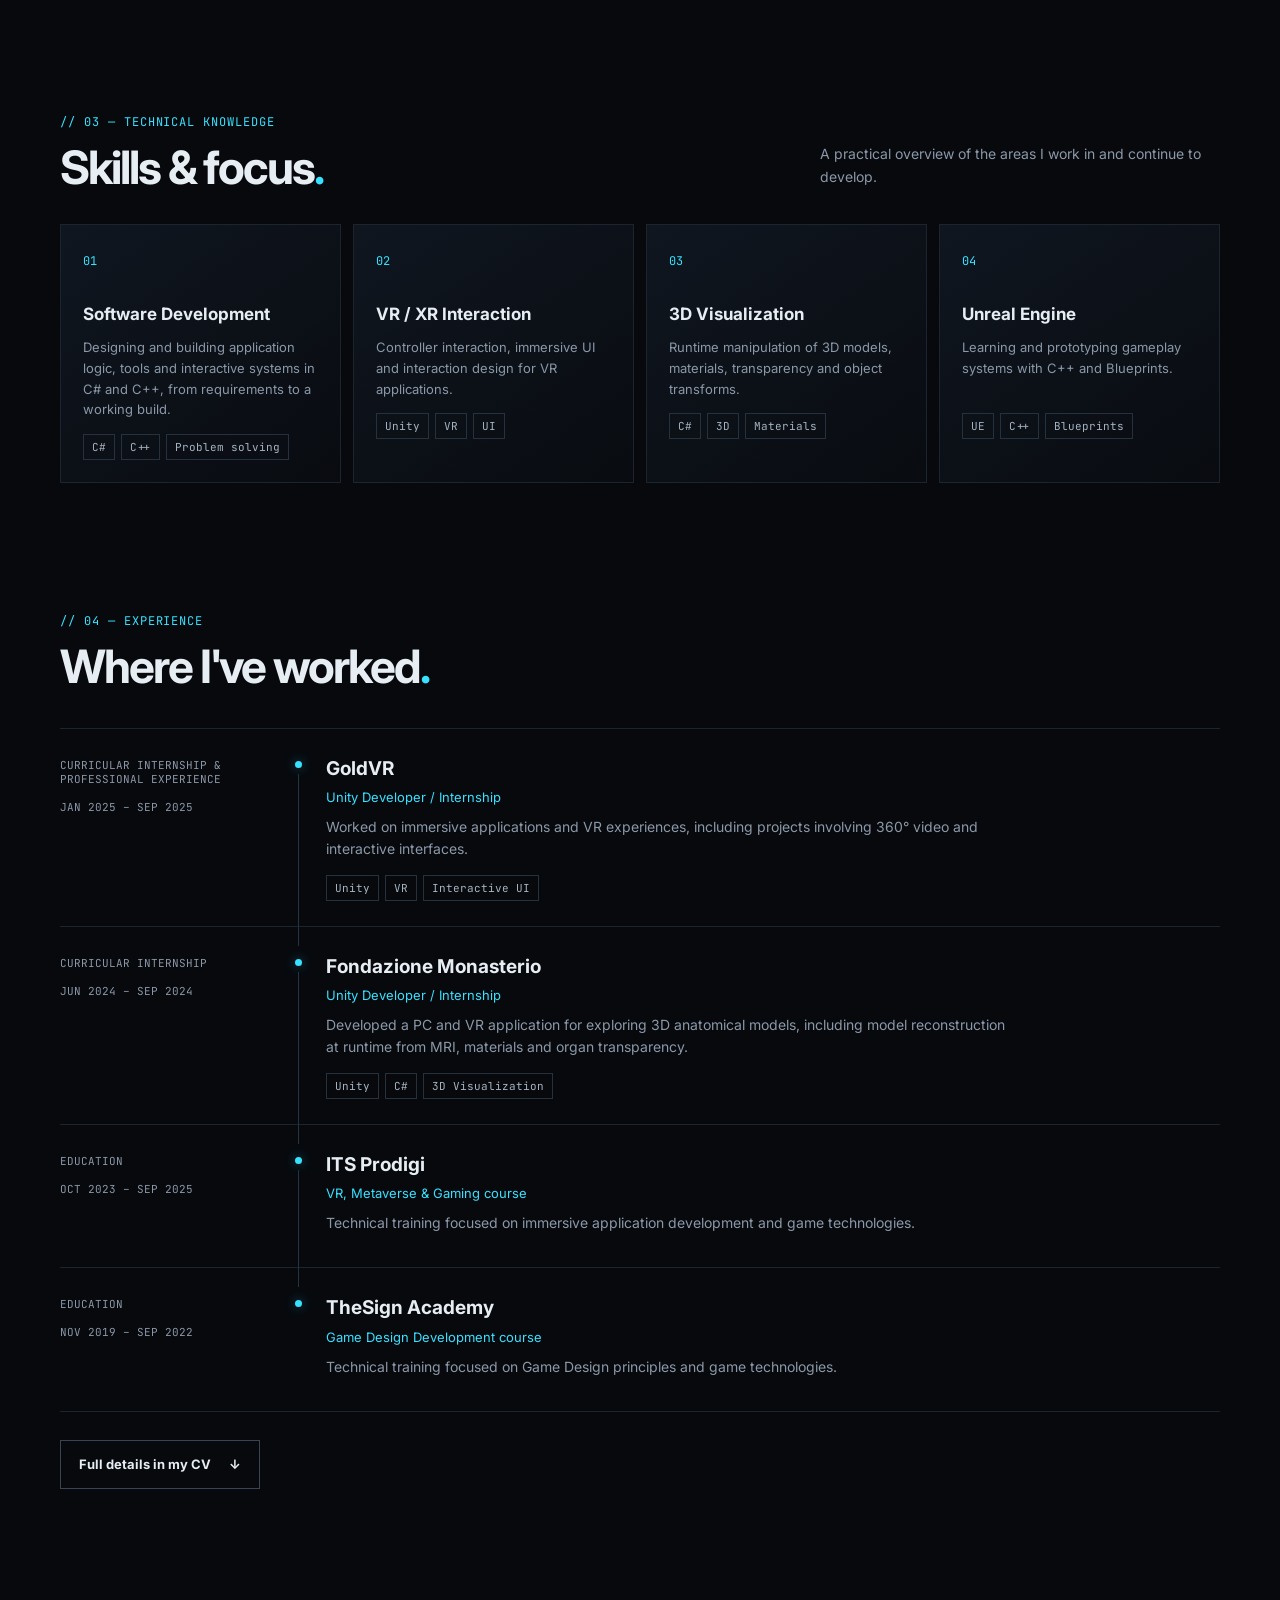
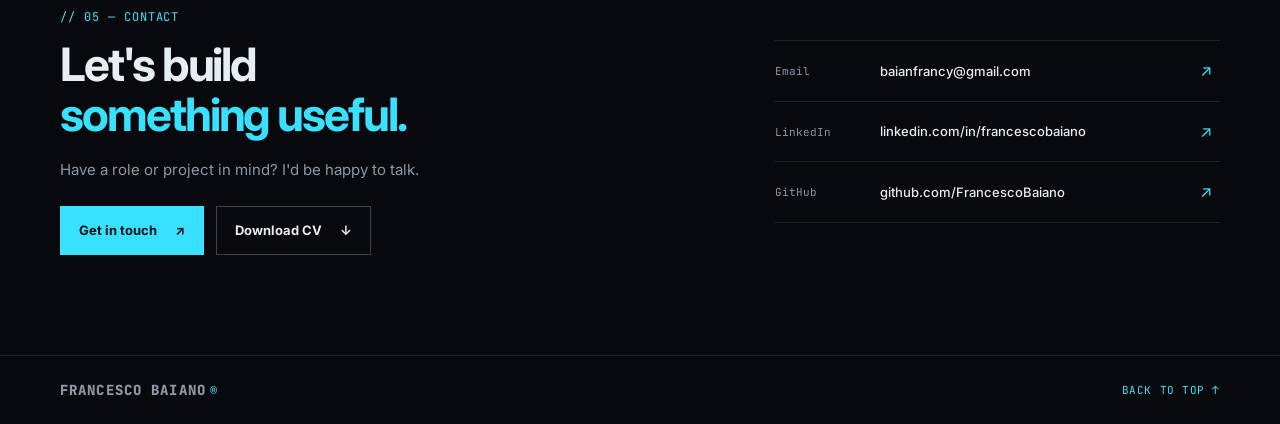
==== commit 9c613b2e: "Inserted GoldVR Pages to rewrite" ====
--- a/index.html
+++ b/index.html
@@ -97,26 +97,27 @@
             </a>
             <div class="project-card-body"><div class="tag-row"><span>VR / PC</span><span>UNITY · C#</span><span>RUNTIME RECONSTRUCTION</span><span>3D INTERACTION</span></div><h3><a href="projects/monasterio.html">Fondazione Monasterio</a></h3><p>Anatomical 3D models rebuilt in real time from the one selected in the app, for exploration and surgical planning.</p><a class="text-link" href="projects/monasterio.html">View project <span>↗</span></a></div>
           </article>
+          
           <article class="project-card" data-category="vr">
-            <a class="project-image" href="#contact" aria-label="Open GoldVR - HeadsetParty project">
-              <img src="assets/images/projects/goldvr-headsetparty.jpg" alt="GoldVR — HeadsetParty, 360° film VR project" loading="lazy">
+            <a class="project-image" href="projects/perlab.html" aria-label="Open GoldVR - Perlab project">
+              <img src="assets/images/projects/perlab/perlab-1.png" alt="GoldVR — Perlab, therapeutic VR application" loading="lazy">
+              <span class="image-label">IMMERSIVE EXPERIENCE</span><span class="image-arrow">↗</span>
+            </a>
+            <div class="project-card-body"><div class="tag-row"><span>VR</span><span>UNITY</span><span>360°</span><span>HEALTHCARE</span></div><h3>GoldVR — Perlab</h3><p>Therapeutic VR application to support patients' relaxation through immersive environments.</p><a class="text-link" href="#experience">View project <span>↘</span></a></div>
+          </article>
+          <article class="project-card" data-category="vr">
+            <a class="project-image" href="projects/nurselab.html" aria-label="Open GoldVR - NurseLab project">
+              <img src="assets/images/projects/nurselab/nurselab-1.png" alt="GoldVR — NurseLab, VR nursing training simulation" loading="lazy">
+              <span class="image-label">IMMERSIVE TRAINING</span><span class="image-arrow">↗</span>
+            </a>
+            <div class="project-card-body"><div class="tag-row"><span>VR</span><span>UNITY</span><span>MEDICAL TRAINING</span></div><h3>GoldVR — NurseLab</h3><p>VR training simulation for nursing students in a realistic hospital room environment.</p><a class="text-link" href="#experience">View project <span>↘</span></a></div>
+          </article>
+          <article class="project-card" data-category="vr">
+            <a class="project-image" href="projects/headsetparty.html" aria-label="Open GoldVR - HeadsetParty project">
+              <img src="assets/images/projects/headsetparty/headsetparty-1.png" alt="GoldVR — HeadsetParty, 360° film VR project" loading="lazy">
               <span class="image-label">IMMERSIVE EXPERIENCE</span><span class="image-arrow">↗</span>
             </a>
             <div class="project-card-body"><div class="tag-row"><span>VR</span><span>UNITY</span><span>360°</span></div><h3>GoldVR — HeadsetParty</h3><p>VR project for immersion in 360° films.</p><a class="text-link" href="#experience">View project <span>↘</span></a></div>
-          </article>
-          <article class="project-card" data-category="vr">
-            <a class="project-image" href="#contact" aria-label="Open GoldVR - Perlab project">
-              <img src="assets/images/projects/goldvr-perlab.jpg" alt="GoldVR — Perlab, therapeutic VR application" loading="lazy">
-              <span class="image-label">IMMERSIVE EXPERIENCE</span><span class="image-arrow">↗</span>
-            </a>
-            <div class="project-card-body"><div class="tag-row"><span>VR</span><span>UNITY</span><span>360°</span></div><h3>GoldVR — Perlab</h3><p>Therapeutic VR application to support patients' relaxation through immersive environments.</p><a class="text-link" href="#experience">View project <span>↘</span></a></div>
-          </article>
-          <article class="project-card" data-category="vr">
-            <a class="project-image" href="#contact" aria-label="Open GoldVR - NurseLab project">
-              <img src="assets/images/projects/goldvr-nurselab.jpg" alt="GoldVR — NurseLab, VR nursing training simulation" loading="lazy">
-              <span class="image-label">IMMERSIVE TRAINING</span><span class="image-arrow">↗</span>
-            </a>
-            <div class="project-card-body"><div class="tag-row"><span>VR</span><span>UNITY</span></div><h3>GoldVR — NurseLab</h3><p>VR training simulation for nursing students in a realistic hospital room environment.</p><a class="text-link" href="#experience">View project <span>↘</span></a></div>
           </article>
         </div>
       </div>
--- a/style.css
+++ b/style.css
@@ -96,4 +96,14 @@
   .pipeline-step{border-left:0;border-top:1px solid var(--border)}.pipeline-step:first-child{border-top:0}
   .challenge-item{border-right:0;margin-right:0;border-bottom:1px solid var(--border);padding:22px 0}.challenge-item:last-child{border-bottom:0}
   .next-card{grid-template-columns:1fr;padding:24px;gap:28px}
-}+}
+
+/* ---------- Case Studies: local video gallery (GoldVR pages) ---------- */
+/* Link after style.css:  <link rel="stylesheet" href="../case-video.css">  */
+.video-grid{display:grid;grid-template-columns:repeat(2,minmax(0,1fr));gap:18px;max-width:920px;margin-top:14px}
+.case-video:first-child{grid-column:1/-1}
+@media (max-width:700px){.video-grid{grid-template-columns:1fr}}
+.case-video .video-frame{border:1px solid var(--border);background:#000;aspect-ratio:16/9;overflow:hidden;transition:border-color .2s}
+.case-video:hover .video-frame{border-color:#286171}
+.case-video video{display:block;width:100%;height:100%;object-fit:contain;background:#000}
+.case-video figcaption{font-family:var(--mono);font-size:12px;letter-spacing:.04em;color:var(--muted);padding:10px 2px 0;margin:0}
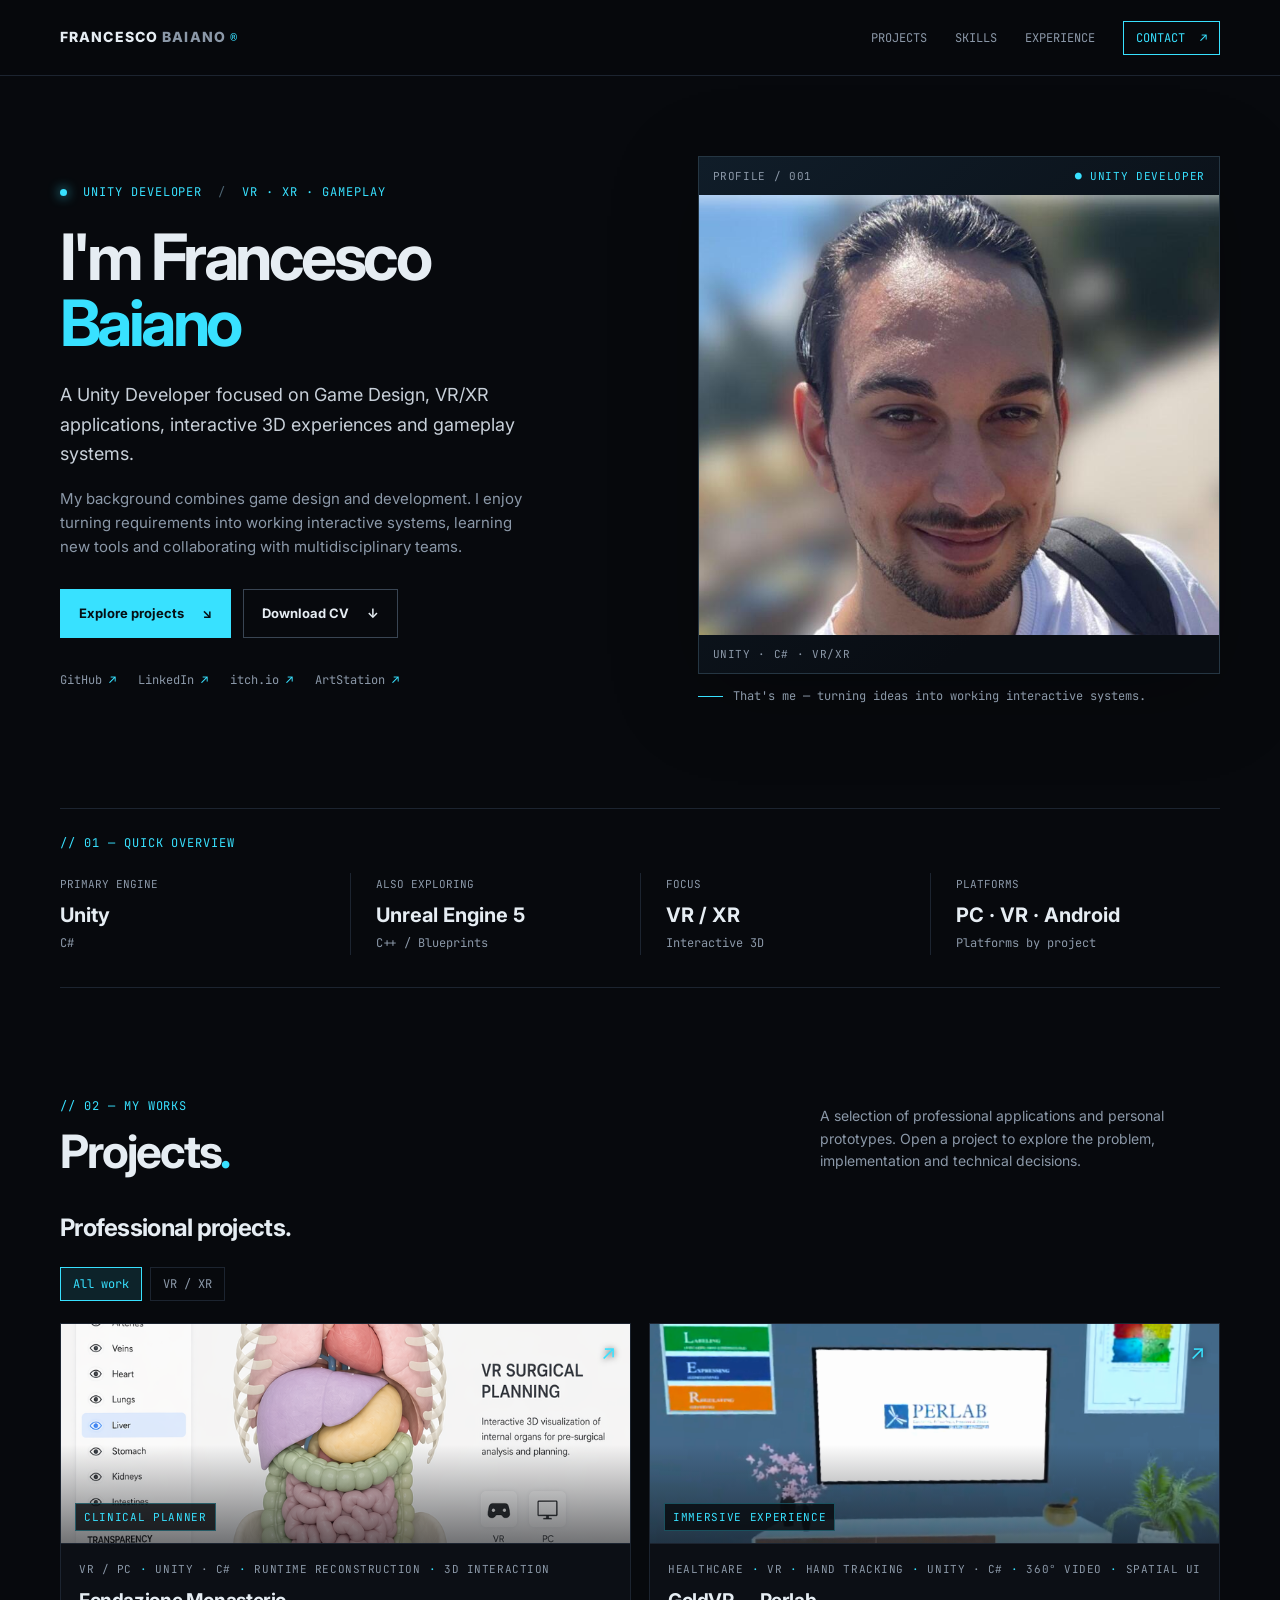
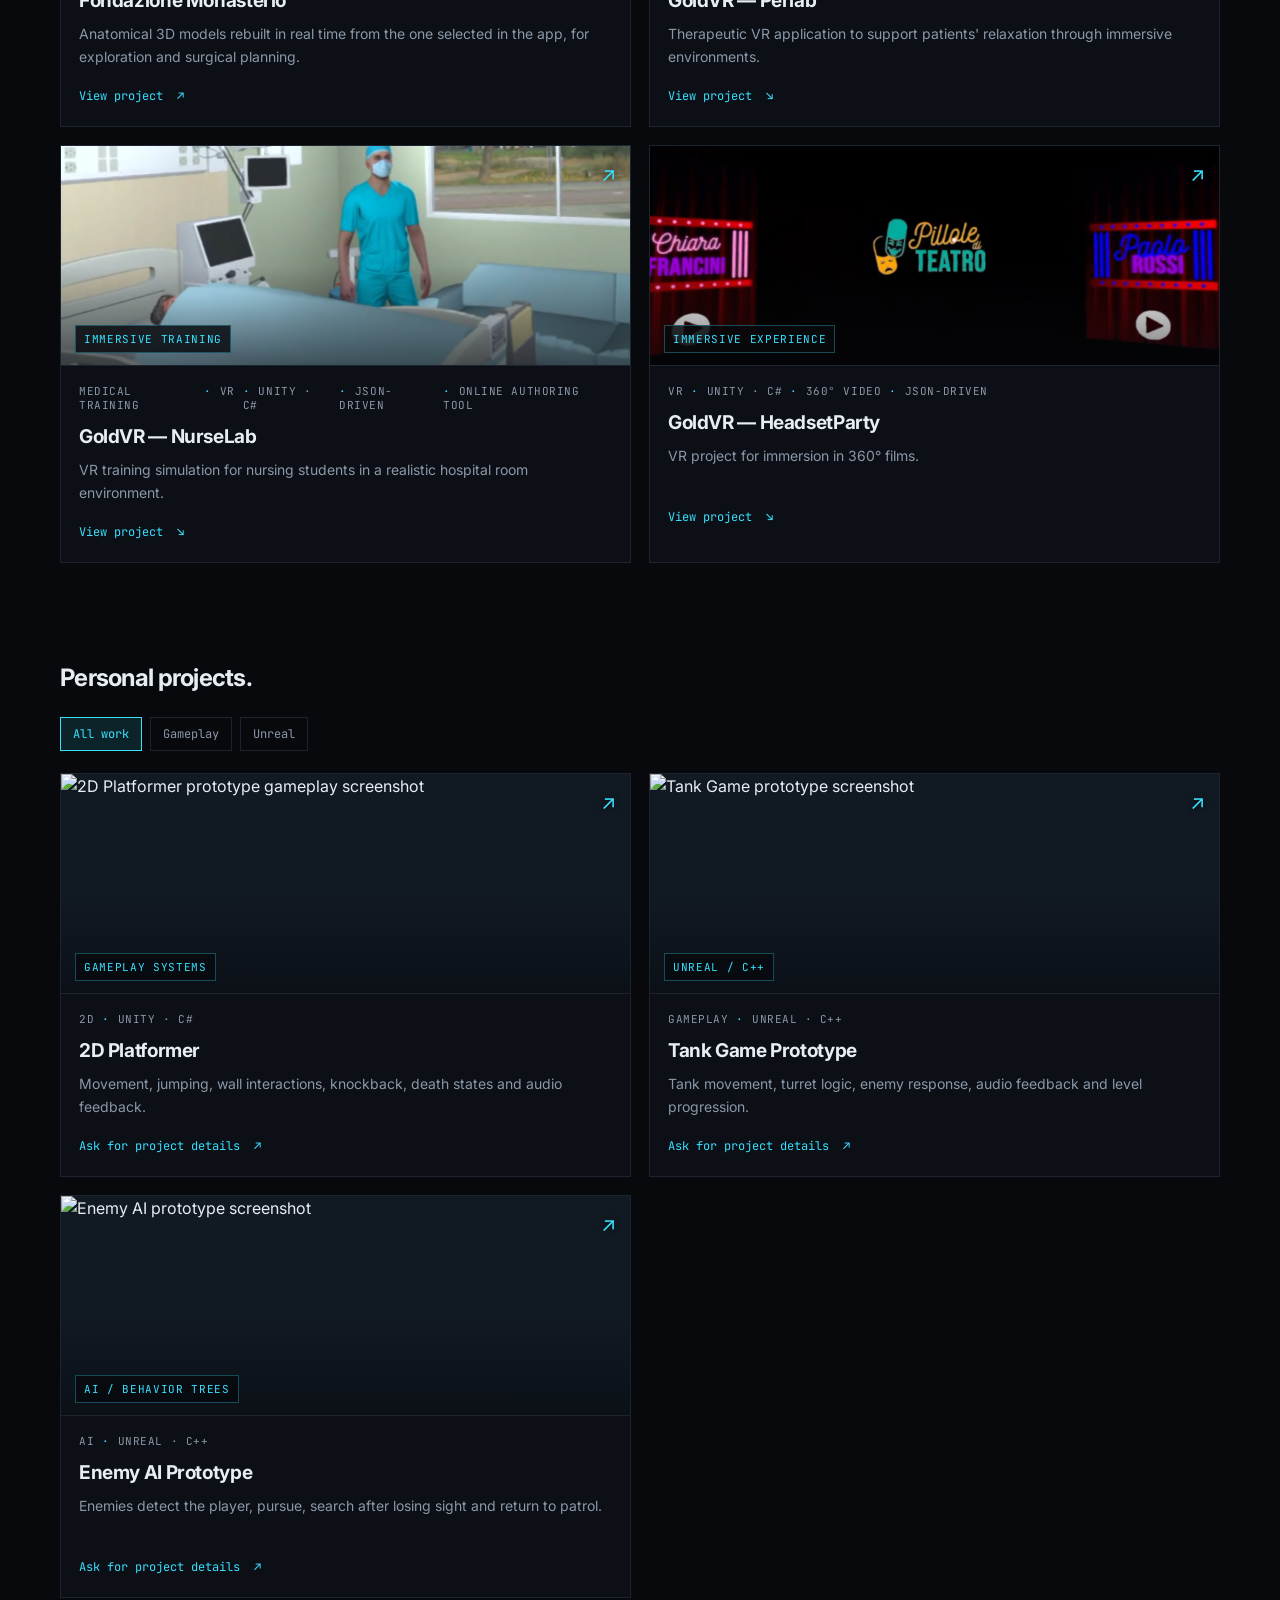
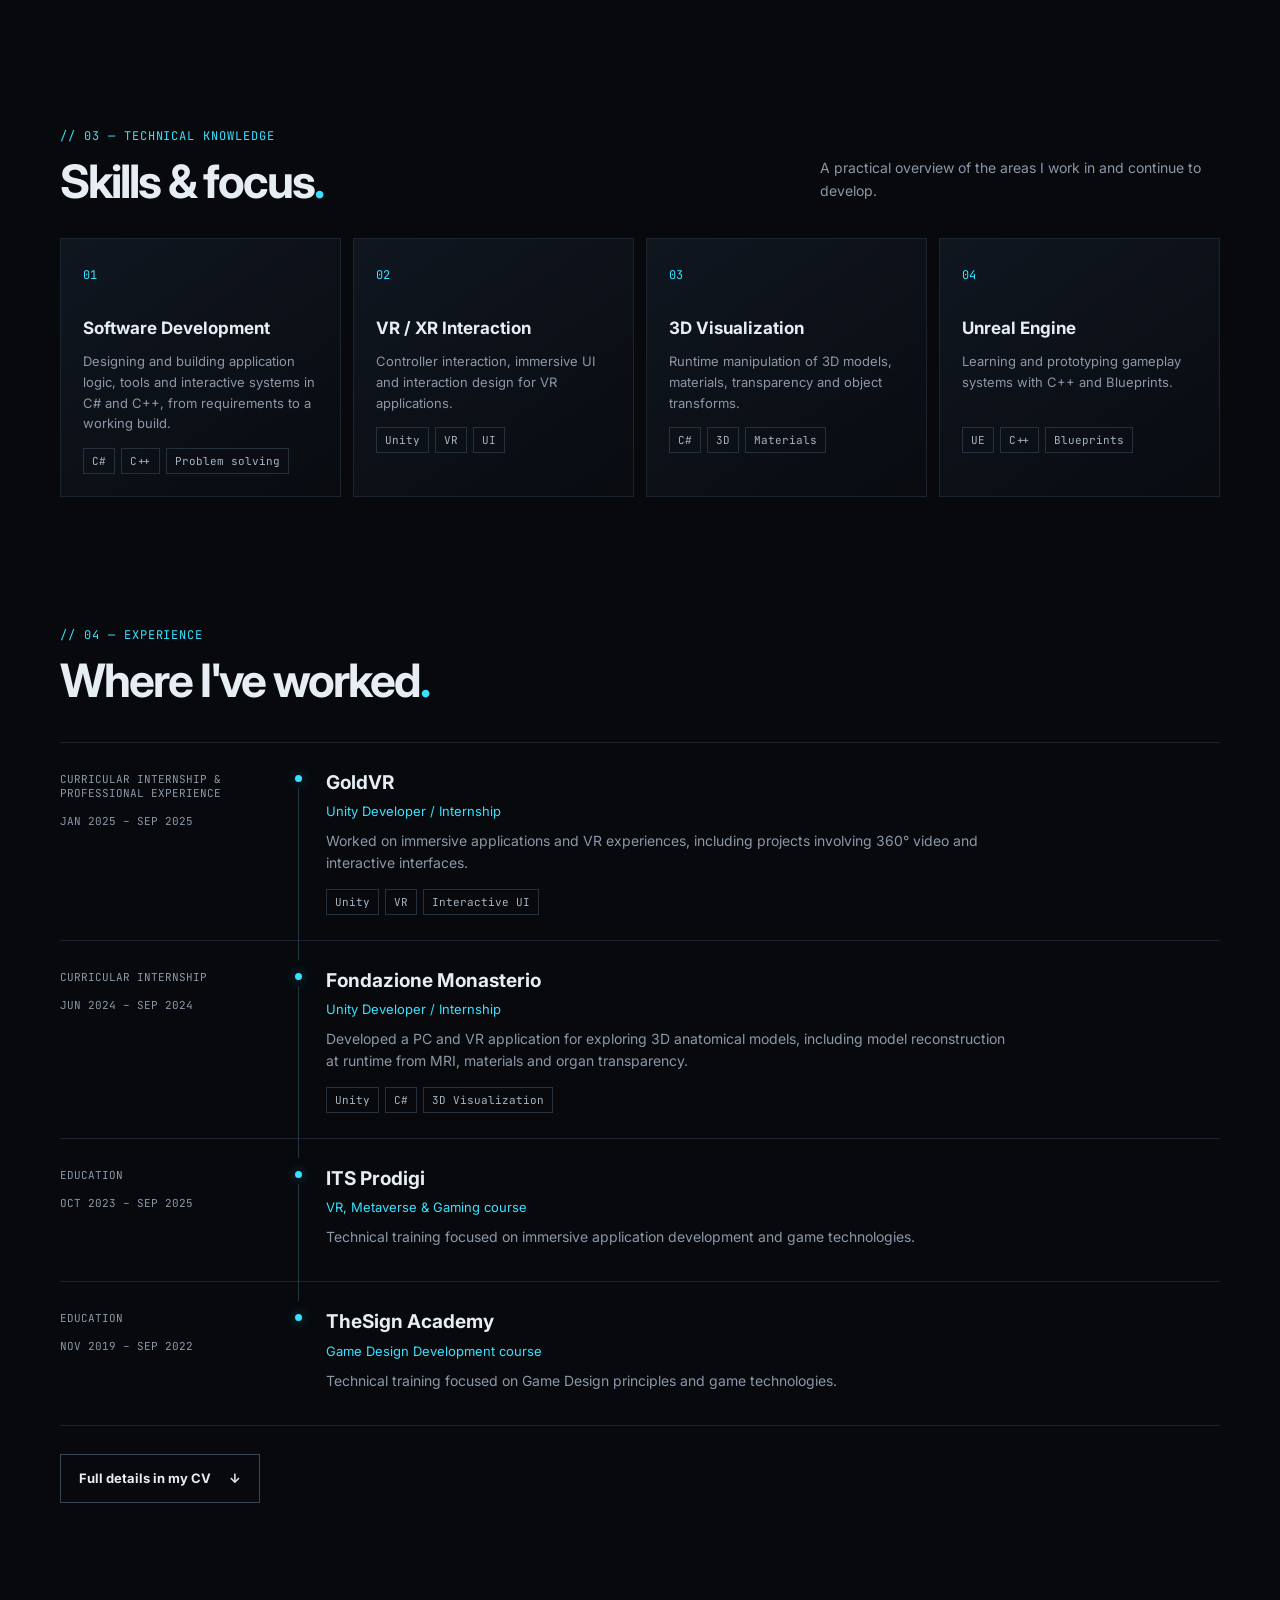
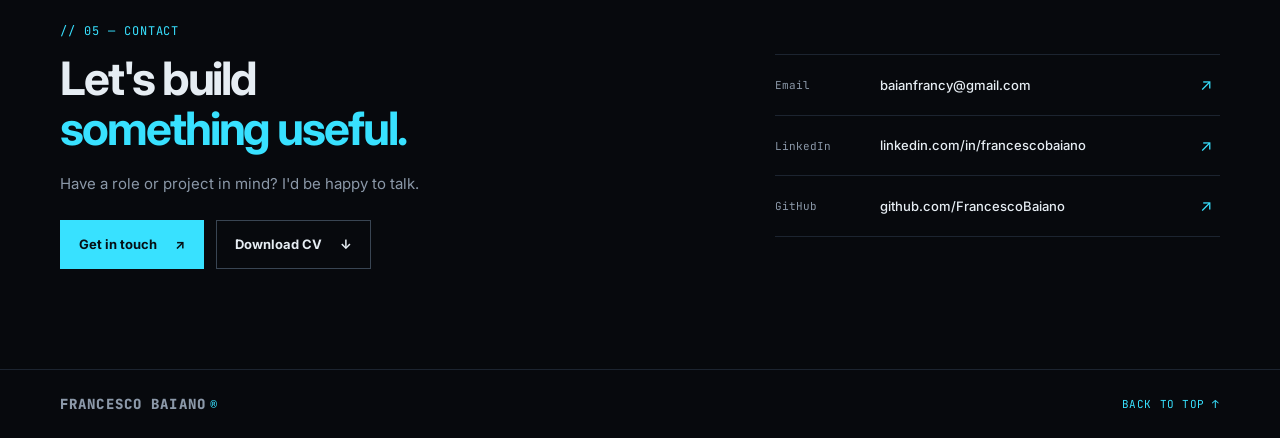
==== commit fdfd11ad: "fixed GoldVR texts" ====
--- a/index.html
+++ b/index.html
@@ -103,21 +103,21 @@
               <img src="assets/images/projects/perlab/perlab-1.png" alt="GoldVR — Perlab, therapeutic VR application" loading="lazy">
               <span class="image-label">IMMERSIVE EXPERIENCE</span><span class="image-arrow">↗</span>
             </a>
-            <div class="project-card-body"><div class="tag-row"><span>VR</span><span>UNITY</span><span>360°</span><span>HEALTHCARE</span></div><h3>GoldVR — Perlab</h3><p>Therapeutic VR application to support patients' relaxation through immersive environments.</p><a class="text-link" href="#experience">View project <span>↘</span></a></div>
+            <div class="project-card-body"><div class="tag-row"><span>HEALTHCARE</span><span>VR</span><span>HAND TRACKING</span><span>UNITY · C#</span><span>360° VIDEO</span><span>SPATIAL UI</span></div><h3>GoldVR — Perlab</h3><p>Therapeutic VR application to support patients' relaxation through immersive environments.</p><a class="text-link" href="#experience">View project <span>↘</span></a></div>
           </article>
           <article class="project-card" data-category="vr">
             <a class="project-image" href="projects/nurselab.html" aria-label="Open GoldVR - NurseLab project">
               <img src="assets/images/projects/nurselab/nurselab-1.png" alt="GoldVR — NurseLab, VR nursing training simulation" loading="lazy">
               <span class="image-label">IMMERSIVE TRAINING</span><span class="image-arrow">↗</span>
             </a>
-            <div class="project-card-body"><div class="tag-row"><span>VR</span><span>UNITY</span><span>MEDICAL TRAINING</span></div><h3>GoldVR — NurseLab</h3><p>VR training simulation for nursing students in a realistic hospital room environment.</p><a class="text-link" href="#experience">View project <span>↘</span></a></div>
+            <div class="project-card-body"><div class="tag-row"><span>MEDICAL TRAINING</span><span>VR</span><span>UNITY · C#</span><span>JSON-DRIVEN</span><span>ONLINE AUTHORING TOOL</span></div><h3>GoldVR — NurseLab</h3><p>VR training simulation for nursing students in a realistic hospital room environment.</p><a class="text-link" href="#experience">View project <span>↘</span></a></div>
           </article>
           <article class="project-card" data-category="vr">
             <a class="project-image" href="projects/headsetparty.html" aria-label="Open GoldVR - HeadsetParty project">
               <img src="assets/images/projects/headsetparty/headsetparty-1.png" alt="GoldVR — HeadsetParty, 360° film VR project" loading="lazy">
               <span class="image-label">IMMERSIVE EXPERIENCE</span><span class="image-arrow">↗</span>
             </a>
-            <div class="project-card-body"><div class="tag-row"><span>VR</span><span>UNITY</span><span>360°</span></div><h3>GoldVR — HeadsetParty</h3><p>VR project for immersion in 360° films.</p><a class="text-link" href="#experience">View project <span>↘</span></a></div>
+            <div class="project-card-body"><div class="tag-row"><span>VR</span><span>UNITY · C#</span><span>360° VIDEO</span><span>JSON-DRIVEN</span></div><h3>GoldVR — HeadsetParty</h3><p>VR project for immersion in 360° films.</p><a class="text-link" href="#experience">View project <span>↘</span></a></div>
           </article>
         </div>
       </div>
--- a/style.css
+++ b/style.css
@@ -99,10 +99,10 @@
 }
 
 /* ---------- Case Studies: local video gallery (GoldVR pages) ---------- */
-/* Link after style.css:  <link rel="stylesheet" href="../case-video.css">  */
-.video-grid{display:grid;grid-template-columns:repeat(2,minmax(0,1fr));gap:18px;max-width:920px;margin-top:14px}
+.video-grid{display:grid;grid-template-columns:repeat(2,minmax(0,1fr));gap:10px;max-width:920px;margin-top:14px}
 .case-video:first-child{grid-column:1/-1}
-@media (max-width:700px){.video-grid{grid-template-columns:1fr}}
+@media (min-width:1100px){.video-grid{width:1040px;max-width:none}}
+@media (max-width:700px){.video-grid{grid-template-columns:1fr;gap:14px}}
 .case-video .video-frame{border:1px solid var(--border);background:#000;aspect-ratio:16/9;overflow:hidden;transition:border-color .2s}
 .case-video:hover .video-frame{border-color:#286171}
 .case-video video{display:block;width:100%;height:100%;object-fit:contain;background:#000}
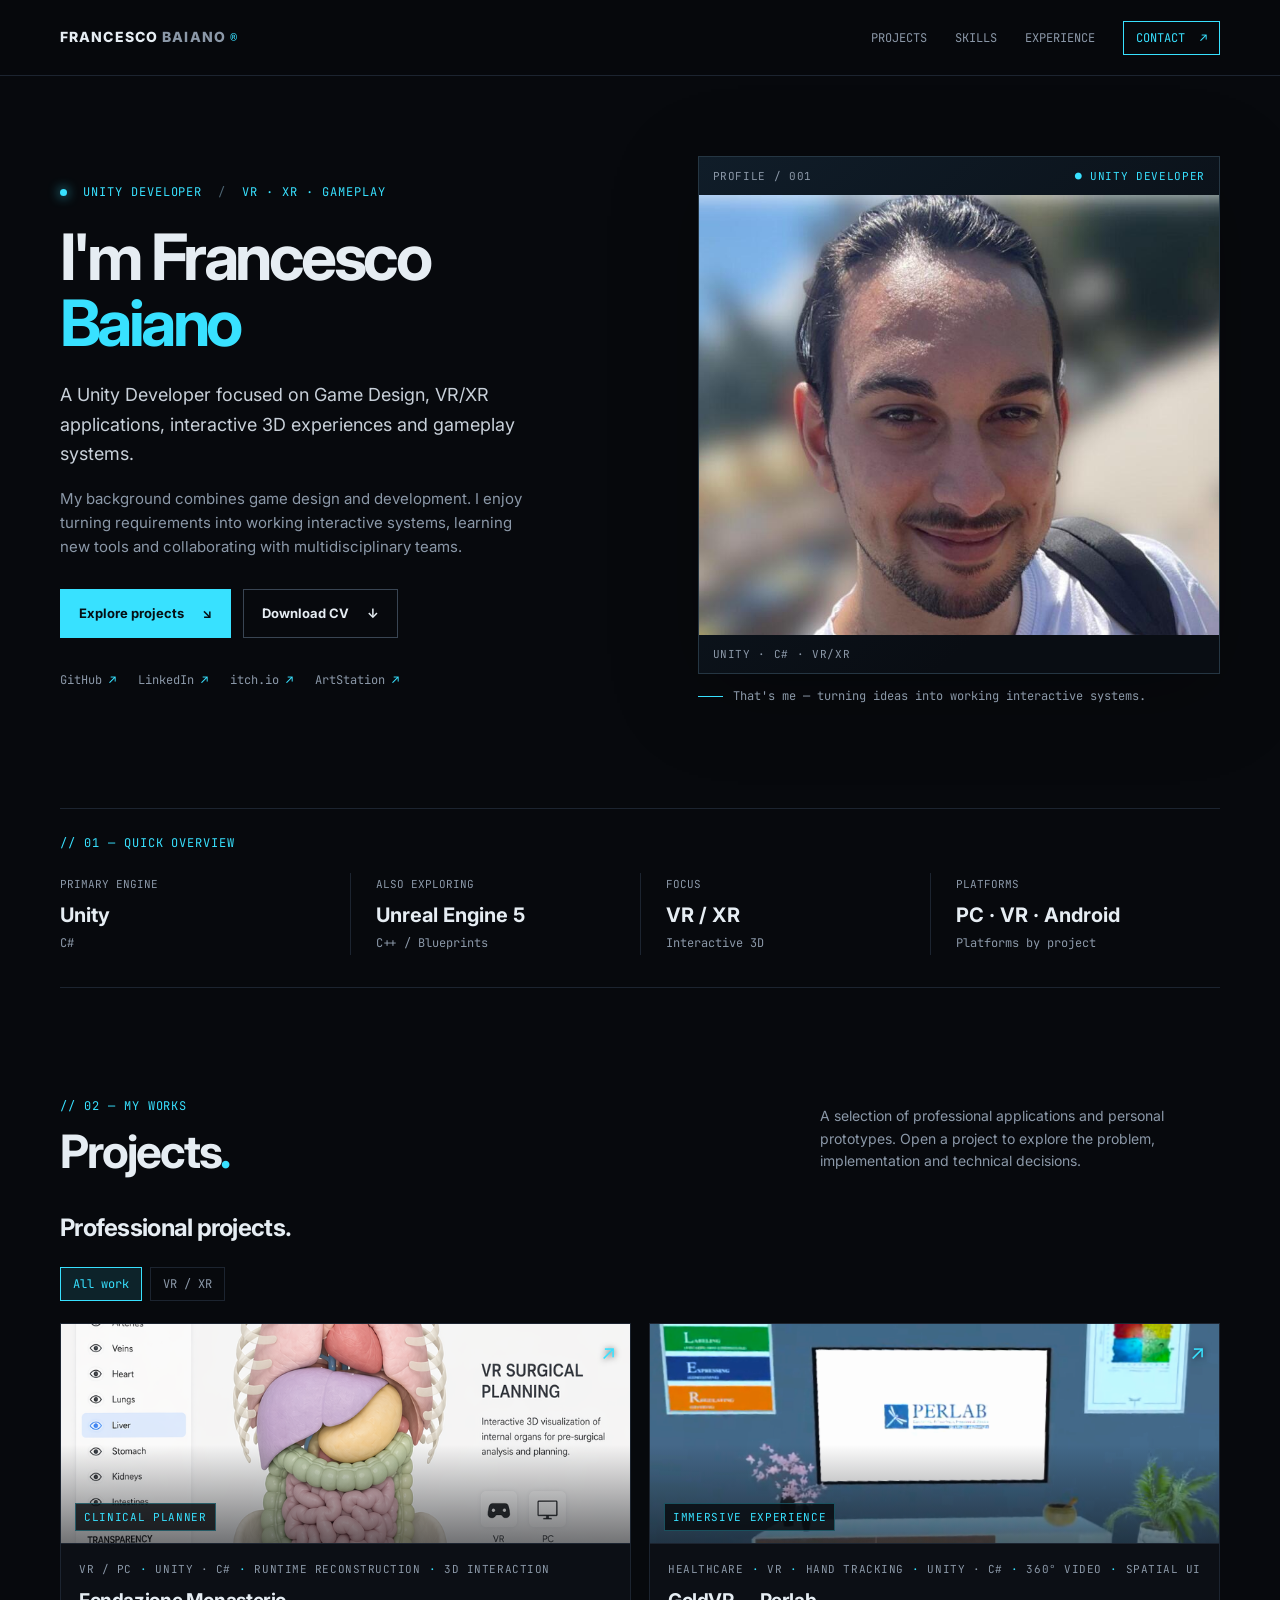
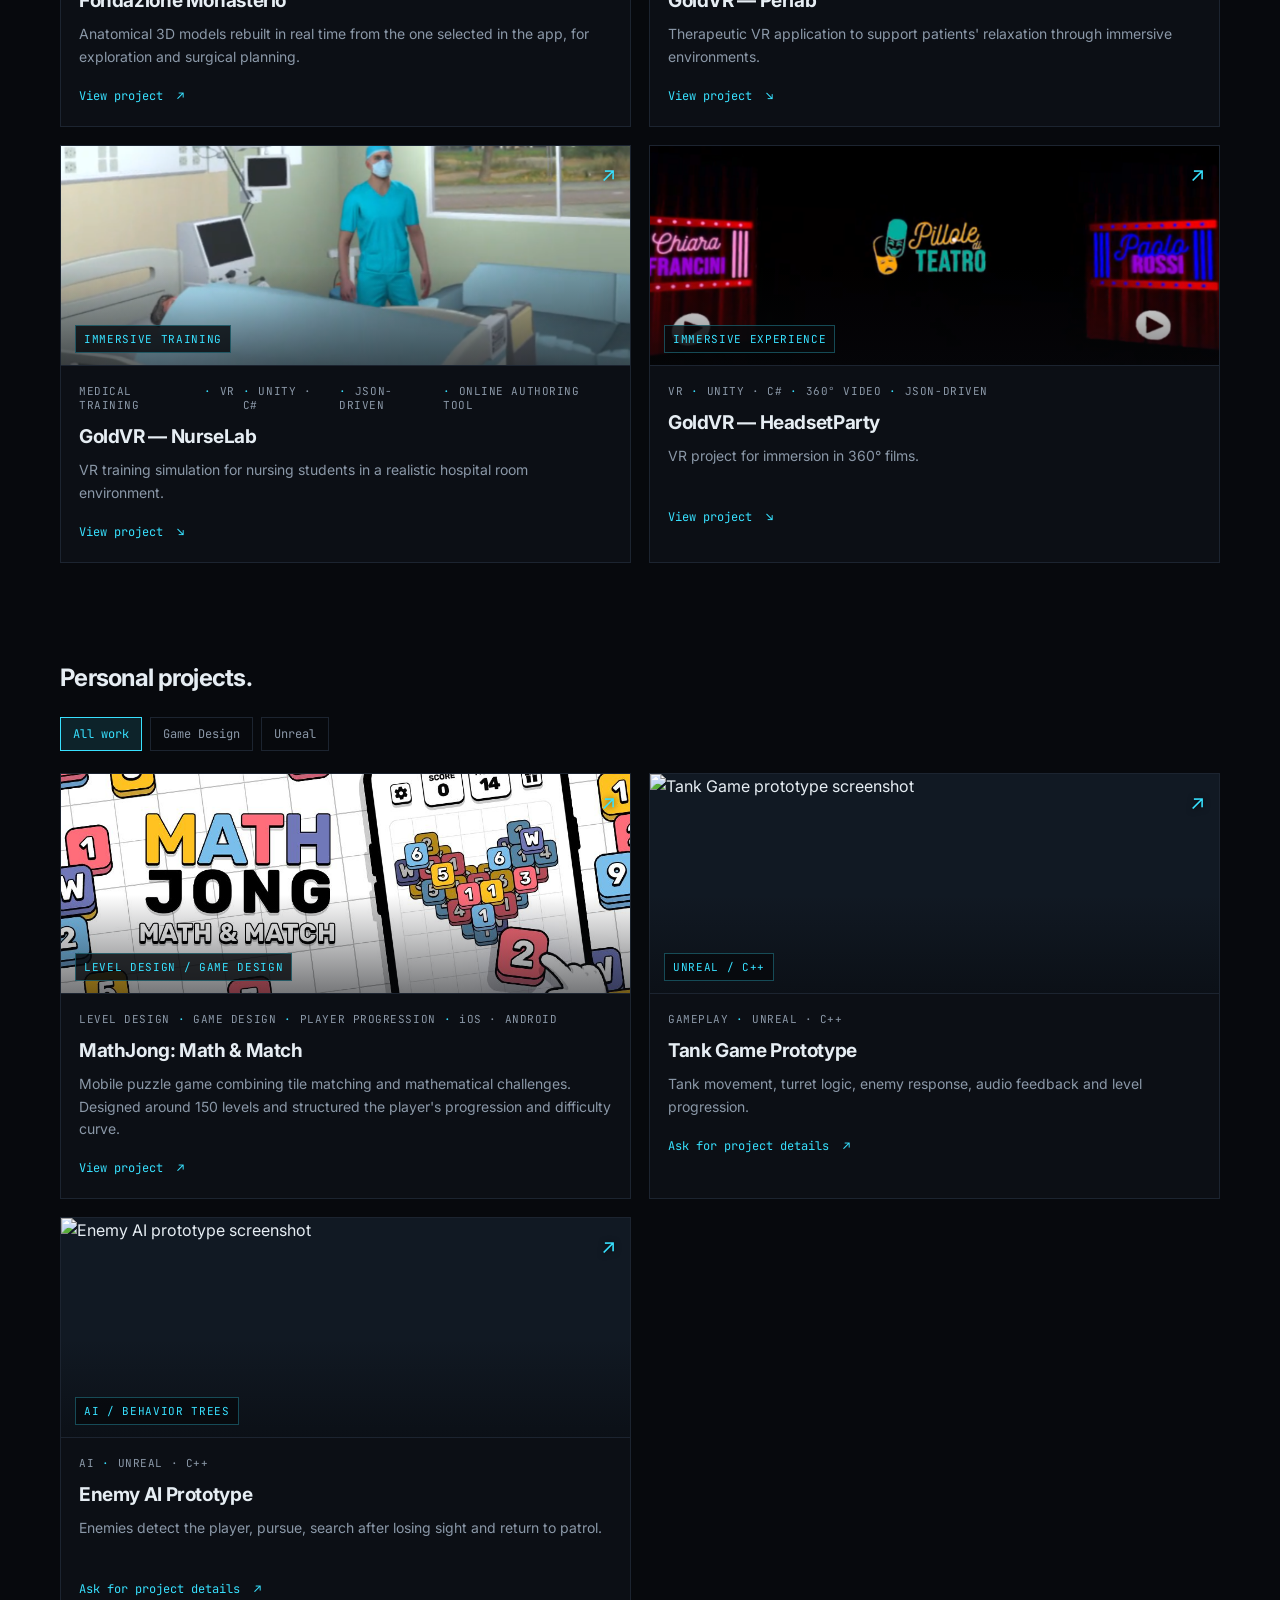
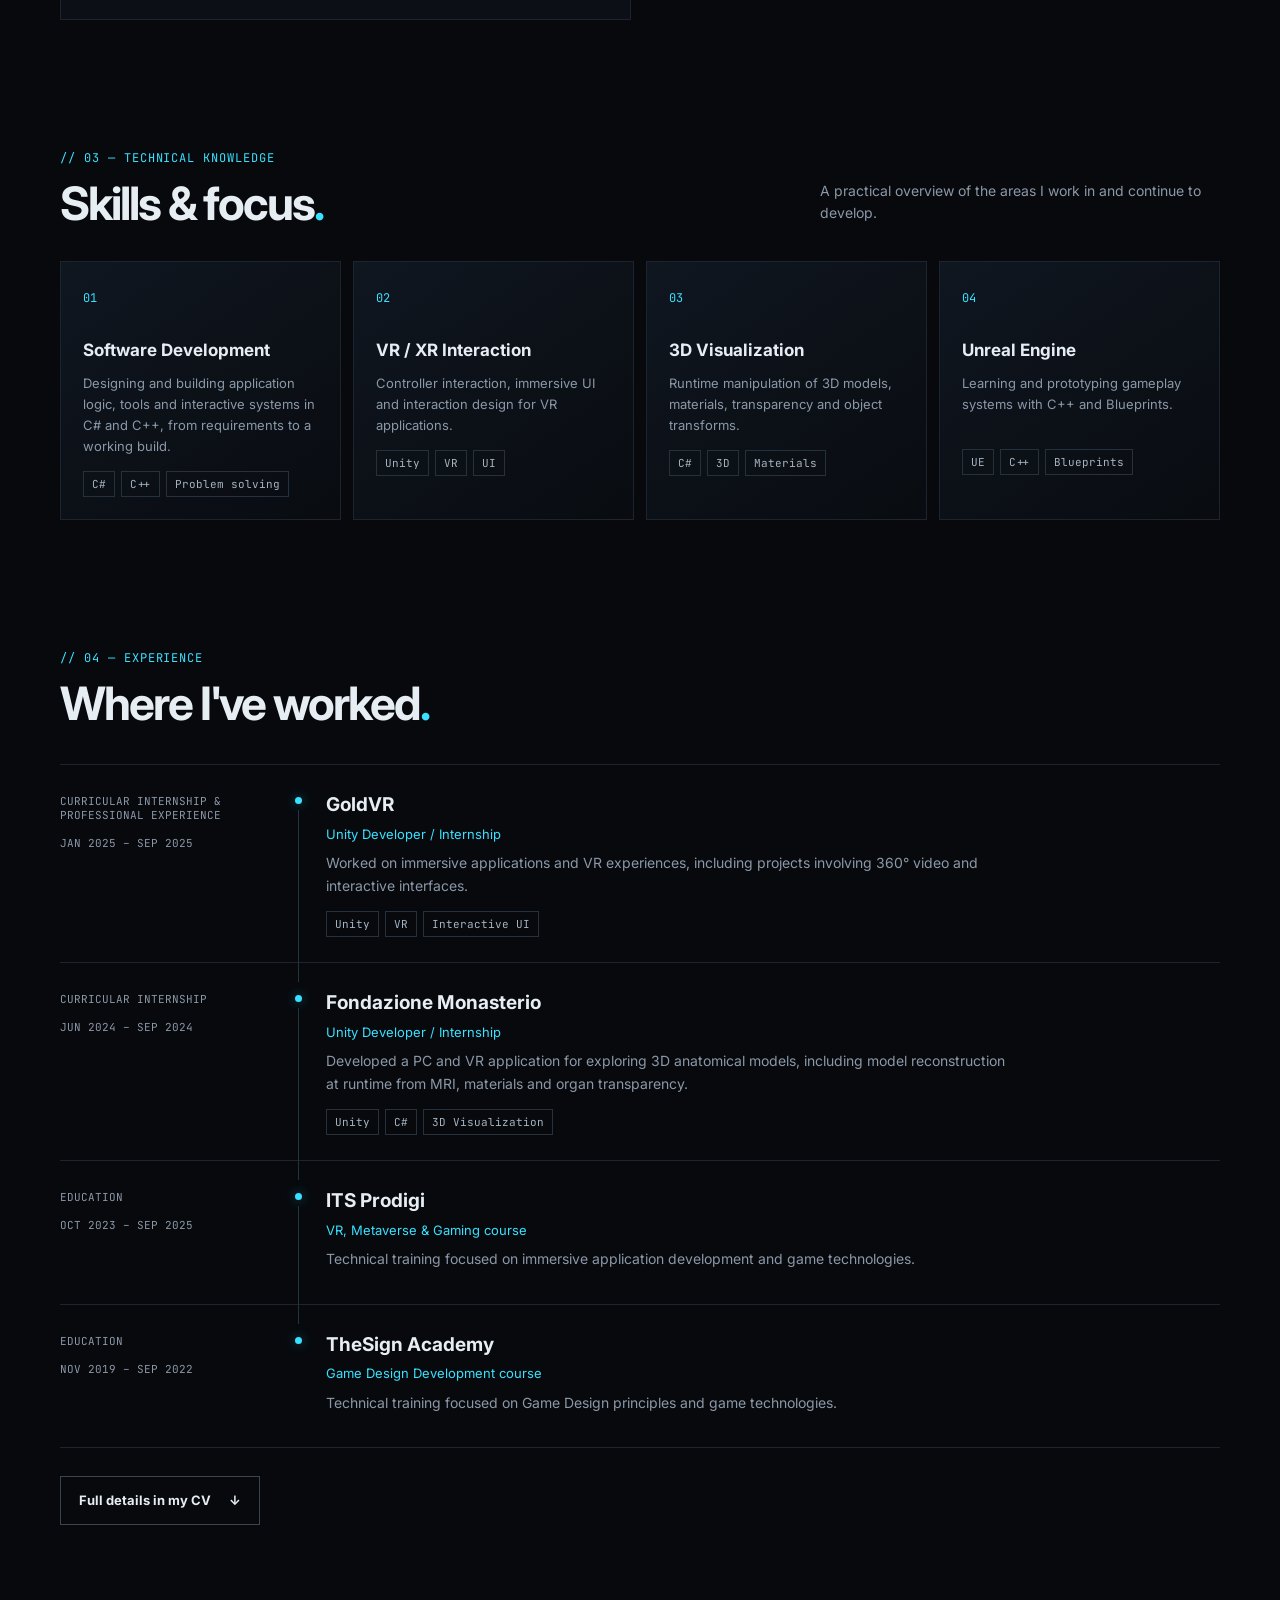
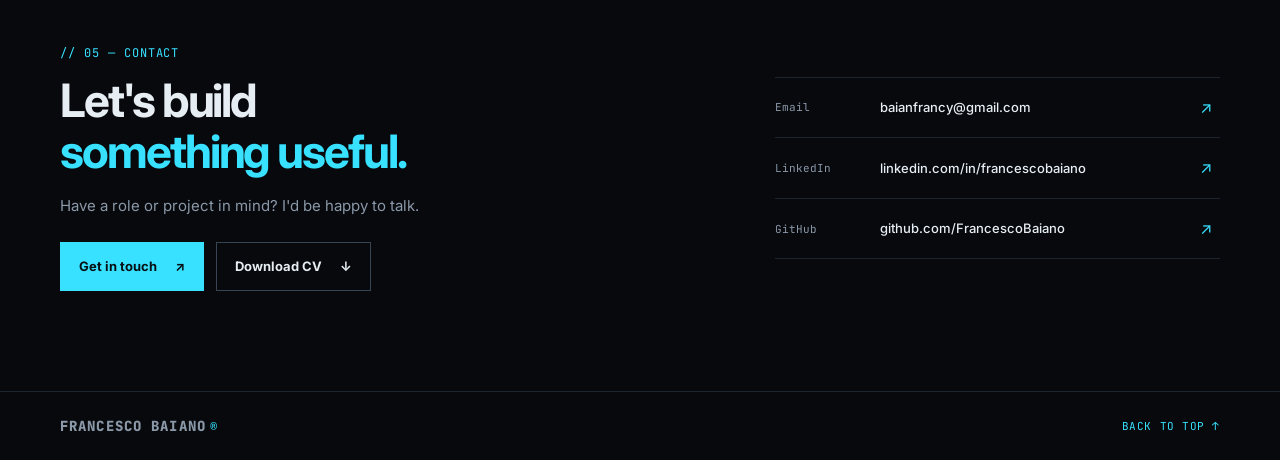
==== commit 05bc42fb: "mathjong page and CSS image columns rework" ====
--- a/index.html
+++ b/index.html
@@ -126,16 +126,27 @@
         <div class="filter-row" role="group" aria-label="Filter projects">
           <button class="filter-chip active" data-filter="all">All work</button>
           <button class="filter-chip" data-filter="vr">VR / XR</button>
-          <button class="filter-chip" data-filter="gameplay">Gameplay</button>
+          <button class="filter-chip" data-filter="gameDesign">Game Design</button>
           <button class="filter-chip" data-filter="unreal">Unreal</button>
         </div>
         <div class="project-grid">
-          <article class="project-card" data-category="gameplay">
-            <a class="project-image" href="#contact" aria-label="2D platformer prototype">
-              <img src="assets/images/projects/platformer-2d.jpg" alt="2D Platformer prototype gameplay screenshot" loading="lazy">
-              <span class="image-label">GAMEPLAY SYSTEMS</span><span class="image-arrow">↗</span>
-            </a>
-            <div class="project-card-body"><div class="tag-row"><span>2D</span><span>UNITY · C#</span></div><h3>2D Platformer</h3><p>Movement, jumping, wall interactions, knockback, death states and audio feedback.</p><a class="text-link" href="#contact">Ask for project details <span>↗</span></a></div>
+          <article class="project-card" data-category="gameDesign">
+            <a class="project-image" href="projects/mathjong.html" aria-label="Open MathJong: Math & Match project">
+              <img src="assets/images/projects/mathjong/mathjong-1.png" alt="MathJong: Math & Match mobile puzzle game" loading="lazy">
+              <span class="image-label">LEVEL DESIGN / GAME DESIGN</span>
+              <span class="image-arrow">↗</span>
+            </a>
+            <div class="project-card-body">
+              <div class="tag-row">
+                <span>LEVEL DESIGN</span>
+                <span>GAME DESIGN</span>
+                <span>PLAYER PROGRESSION</span>
+                <span>iOS · ANDROID</span>
+              </div>
+              <h3><a href="projects/mathjong.html">MathJong: Math &amp; Match</a></h3>
+              <p>Mobile puzzle game combining tile matching and mathematical challenges. Designed around 150 levels and structured the player's progression and difficulty curve.</p>
+              <a class="text-link" href="projects/mathjong.html">View project <span>↗</span></a>
+            </div>
           </article>
           <article class="project-card" data-category="unreal gameplay">
             <a class="project-image" href="#contact" aria-label="Tank gameplay prototype">
--- a/style.css
+++ b/style.css
@@ -35,44 +35,202 @@
 @media (prefers-reduced-motion: reduce) { *,*::before,*::after{scroll-behavior:auto!important;animation-duration:.01ms!important;animation-iteration-count:1!important;transition-duration:.01ms!important;}.reveal{opacity:1;transform:none;} }
 
 /* ---------- Case Studies: Figures & Gallery ---------- */
-.case-figure{margin:0;border:1px solid var(--border);overflow:hidden;background:#eceef1;position:relative}
-.case-figure img{display:block;width:100%;height:100%;object-fit:contain}
-.case-hero{max-width:920px;border-color:#286171;box-shadow:0 24px 80px rgba(56,225,255,.08)}
-.case-hero img{height:auto}
-.case-hero-caption,.case-thumb figcaption{font-family:var(--mono);font-size:12px;letter-spacing:.04em;color:var(--muted);padding:10px 2px 0;margin:0}
-
-.zoomable{display:block;width:100%;margin:0;padding:0;border:0;background:none;color:inherit;cursor:zoom-in;position:relative}
-.zoomable:focus-visible{outline:2px solid var(--accent);outline-offset:-2px}
-.zoomable:after{content:"⤢ ENLARGE";position:absolute;right:12px;top:12px;z-index:2;font:11px var(--mono);letter-spacing:.06em;color:var(--accent);background:rgba(7,9,13,.85);border:1px solid rgba(56,225,255,.35);padding:6px 9px;transition:background .2s}
-.zoomable:hover:after{background:rgba(7,9,13,1)}
-.case-thumb .zoomable:after{content:"⤢";font-size:14px;padding:3px 8px;right:8px;top:8px}
-@media (hover:none){.case-hero .zoomable:after{content:"⤢ TAP TO ENLARGE"}}
-
-.case-strip-head{display:flex;justify-content:space-between;align-items:baseline;gap:16px;max-width:920px;margin-top:34px}
-.case-strip-head p{margin:0}
-.case-strip-head .hint{font:11px var(--mono);letter-spacing:.06em;color:var(--muted)}
-.case-strip{display:grid;grid-template-columns:repeat(4,minmax(0,1fr));gap:14px;max-width:920px;margin-top:14px}
-.case-thumb{margin:0;min-width:0}
-.case-thumb .case-figure{aspect-ratio:4/3;transition:border-color .2s,transform .2s}
-.case-thumb:hover .case-figure{border-color:#286171;transform:translateY(-2px)}
-@media (max-width:700px){
-  .case-strip{display:flex;overflow-x:auto;scroll-snap-type:x mandatory;gap:12px;margin-right:-20px;padding:0 20px 14px 0;scrollbar-width:thin;scrollbar-color:#286171 transparent;-webkit-overflow-scrolling:touch}
-  .case-thumb{flex:0 0 74%;scroll-snap-align:start}
-  .case-strip-head .hint:before{content:"SWIPE · "}
+.case-figure {
+  margin: 0;
+  border: 1px solid var(--border);
+  overflow: hidden;
+  background: var(--surface-2);
+  position: relative;
+}
+.case-figure img {
+  display: block;
+  width: 100%;
+  height: 100%;
+  object-fit: contain;
+}
+
+/* Hero Image: limitata in altezza per non dominare la schermata */
+.case-hero {
+  max-width: 920px;
+  max-height: 480px;
+  border-color: #286171;
+  box-shadow: 0 24px 80px rgba(56,225,255,.08);
+}
+.case-hero .case-figure {
+  height: 100%;
+  max-height: 480px;
+}
+.case-hero img {
+  height: 100%;
+  max-height: 480px;
+}
+.case-hero-caption, .case-thumb figcaption {
+  font-family: var(--mono);
+  font-size: 12px;
+  letter-spacing: .04em;
+  color: var(--muted);
+  padding: 10px 2px 0;
+  margin: 0;
+}
+
+.zoomable {
+  display: block;
+  width: 100%;
+  margin: 0;
+  padding: 0;
+  border: 0;
+  background: none;
+  color: inherit;
+  cursor: zoom-in;
+  position: relative;
+}
+.zoomable:focus-visible {
+  outline: 2px solid var(--accent);
+  outline-offset: -2px;
+}
+.zoomable:after {
+  content: "⤢ ENLARGE";
+  position: absolute;
+  right: 12px;
+  top: 12px;
+  z-index: 2;
+  font: 11px var(--mono);
+  letter-spacing: .06em;
+  color: var(--accent);
+  background: rgba(7,9,13,.85);
+  border: 1px solid rgba(56,225,255,.35);
+  padding: 6px 9px;
+  transition: background .2s;
+}
+.zoomable:hover:after {
+  background: rgba(7,9,13,1);
+}
+.case-thumb .zoomable:after {
+  content: "⤢";
+  font-size: 14px;
+  padding: 3px 8px;
+  right: 8px;
+  top: 8px;
+}
+@media (hover: none) {
+  .case-hero .zoomable:after { content: "⤢ TAP TO ENLARGE"; }
+}
+
+.case-strip-head {
+  display: flex;
+  justify-content: space-between;
+  align-items: baseline;
+  gap: 16px;
+  max-width: 920px;
+  margin-top: 34px;
+}
+.case-strip-head p { margin: 0; }
+.case-strip-head .hint { font: 11px var(--mono); letter-spacing: .06em; color: var(--muted); }
+
+/* --- GRIGLIA MINIATURE CON COLONNE VARIABILI E CENTRATURA AUTOMATICA --- */
+.case-strip {
+  display: flex;
+  flex-wrap: wrap;
+  justify-content: center;
+  gap: 20px;
+  max-width: 920px;
+  margin-top: 14px;
+}
+
+/* Default: 2 colonne */
+.case-strip .case-thumb {
+  flex: 0 1 calc(50% - 10px);
+  min-width: 0;
+  box-sizing: border-box;
+  margin: 0;
+}
+
+/* Modificatore per 3 colonne */
+.case-strip.cols-3 .case-thumb {
+  flex: 0 1 calc(33.333% - 14px);
+}
+
+/* Modificatore per 4 colonne */
+.case-strip.cols-4 .case-thumb {
+  flex: 0 1 calc(25% - 15px);
+}
+
+/* Formato predefinito per screen Orizzontali o Quadrati (4:3) */
+.case-thumb .case-figure {
+  aspect-ratio: 4/3;
+  transition: border-color .2s, transform .2s;
+}
+
+/* Formato per screen Verticali / Mockup Smartphone (9:16) */
+.case-thumb.tall .case-figure,
+.case-thumb.vertical .case-figure,
+.case-thumb.vertical-full .case-figure,
+.case-thumb.portrait .case-figure {
+  aspect-ratio: 9/16;
+  max-height: 540px;
+  background: var(--surface-2);
+  margin-inline: auto;
+}
+
+.case-thumb.tall .case-figure img,
+.case-thumb.vertical .case-figure img,
+.case-thumb.vertical-full .case-figure img,
+.case-thumb.portrait .case-figure img {
+  object-fit: contain;
+  width: 100%;
+  height: 100%;
+}
+
+.case-thumb:hover .case-figure {
+  border-color: #286171;
+  transform: translateY(-2px);
+}
+
+@media (max-width: 700px) {
+  .case-strip {
+    display: flex;
+    flex-wrap: nowrap;
+    overflow-x: auto;
+    scroll-snap-type: x mandatory;
+    justify-content: flex-start;
+    gap: 12px;
+    margin-right: -20px;
+    padding: 0 20px 14px 0;
+    scrollbar-width: thin;
+    scrollbar-color: #286171 transparent;
+    -webkit-overflow-scrolling: touch;
+  }
+  .case-thumb {
+    flex: 0 0 74%;
+    scroll-snap-align: start;
+  }
+  .case-strip-head .hint:before { content: "SWIPE · "; }
 }
 
 /* ---------- Lightbox ---------- */
-.lightbox{position:fixed;inset:0;z-index:100;display:flex;flex-direction:column;background:rgba(4,6,9,.95);-webkit-backdrop-filter:blur(6px);backdrop-filter:blur(6px);opacity:0;visibility:hidden;transition:opacity .2s ease,visibility .2s}
-.lightbox.open{opacity:1;visibility:visible}
-.lb-top,.lb-bottom{display:flex;align-items:center;justify-content:space-between;gap:12px;padding:10px 14px;flex-shrink:0}
-.lb-count{font:12px var(--mono);letter-spacing:.08em;color:var(--accent)}
-.lb-btn{width:46px;height:46px;display:grid;place-items:center;flex-shrink:0;background:rgba(14,18,24,.9);border:1px solid #394553;color:var(--text);font-size:26px;line-height:1;cursor:pointer;transition:border-color .2s,color .2s}
-.lb-btn:hover,.lb-btn:focus-visible{border-color:var(--accent);color:var(--accent);outline:none}
-.lb-stage{flex:1;min-height:0;display:flex;overflow:auto;padding:6px 14px;-webkit-overflow-scrolling:touch}
-.lb-stage img{margin:auto;display:block;flex-shrink:0;max-width:none;background:#eceef1;cursor:zoom-in;-webkit-user-select:none;user-select:none}
-.lb-stage.zoomed img{cursor:zoom-out}
-.lb-caption{flex:1;margin:0;text-align:center;font:12px var(--mono);letter-spacing:.05em;color:#c8d0d9}
-.lb-caption small{display:block;margin-top:4px;color:var(--muted);font-size:11px}
+.lightbox {
+  position: fixed;
+  inset: 0;
+  z-index: 100;
+  display: flex;
+  flex-direction: column;
+  background: rgba(4,6,9,.95);
+  -webkit-backdrop-filter: blur(6px);
+  backdrop-filter: blur(6px);
+  opacity: 0;
+  visibility: hidden;
+  transition: opacity .2s ease, visibility .2s;
+}
+.lightbox.open { opacity: 1; visibility: visible; }
+.lb-top, .lb-bottom { display: flex; align-items: center; justify-content: space-between; gap: 12px; padding: 10px 14px; flex-shrink: 0; }
+.lb-count { font: 12px var(--mono); letter-spacing: .08em; color: var(--accent); }
+.lb-btn { width: 46px; height: 46px; display: grid; place-items: center; flex-shrink: 0; background: rgba(14,18,24,.9); border: 1px solid #394553; color: var(--text); font-size: 26px; line-height: 1; cursor: pointer; transition: border-color .2s, color .2s; }
+.lb-btn:hover, .lb-btn:focus-visible { border-color: var(--accent); color: var(--accent); outline: none; }
+.lb-stage { flex: 1; min-height: 0; display: flex; overflow: auto; padding: 6px 14px; -webkit-overflow-scrolling: touch; }
+.lb-stage img { margin: auto; display: block; flex-shrink: 0; max-width: none; background: var(--surface-2); cursor: zoom-in; -webkit-user-select: none; user-select: none; }
+.lb-stage.zoomed img { cursor: zoom-out; }
+.lb-caption { flex: 1; margin: 0; text-align: center; font: 12px var(--mono); letter-spacing: .05em; color: #c8d0d9; }
+.lb-caption small { display: block; margin-top: 4px; color: var(--muted); font: 11px var(--mono); }
 
 /* ---------- Page sections (Pipeline & Challenge grids) ---------- */
 .pipeline{display:grid;grid-template-columns:repeat(auto-fit,minmax(220px,1fr));gap:0;margin-top:30px;border-top:1px solid var(--border);border-bottom:1px solid var(--border)}
@@ -106,4 +264,16 @@
 .case-video .video-frame{border:1px solid var(--border);background:#000;aspect-ratio:16/9;overflow:hidden;transition:border-color .2s}
 .case-video:hover .video-frame{border-color:#286171}
 .case-video video{display:block;width:100%;height:100%;object-fit:contain;background:#000}
-.case-video figcaption{font-family:var(--mono);font-size:12px;letter-spacing:.04em;color:var(--muted);padding:10px 2px 0;margin:0}+.case-video figcaption{font-family:var(--mono);font-size:12px;letter-spacing:.04em;color:var(--muted);padding:10px 2px 0;margin:0}
+
+/* ---------- MathJong: Google Play CTA ---------- */
+.store-cta{display:flex;flex-direction:column;align-items:flex-start;gap:9px;margin:0 0 30px}
+.google-play-button{gap:13px;padding:11px 15px;min-height:58px;border:1px solid rgba(56,225,255,.5);box-shadow:0 8px 28px rgba(56,225,255,.07)}
+.google-play-icon{width:25px;height:25px;flex:0 0 25px}
+.google-play-copy{display:flex;flex-direction:column;gap:1px;line-height:1.25}
+.google-play-copy strong{font-size:13px;font-weight:800;letter-spacing:.01em}
+.google-play-copy small{font:10px var(--mono);opacity:.78}
+.google-play-arrow{font-size:16px;margin-left:9px}
+.google-play-button:focus-visible{outline:2px solid var(--accent);outline-offset:4px}
+.store-note{margin:0;color:var(--muted);font:11px var(--mono);letter-spacing:.02em}
+@media(max-width:640px){.google-play-button{width:100%;max-width:330px;justify-content:flex-start}.google-play-arrow{margin-left:auto}}
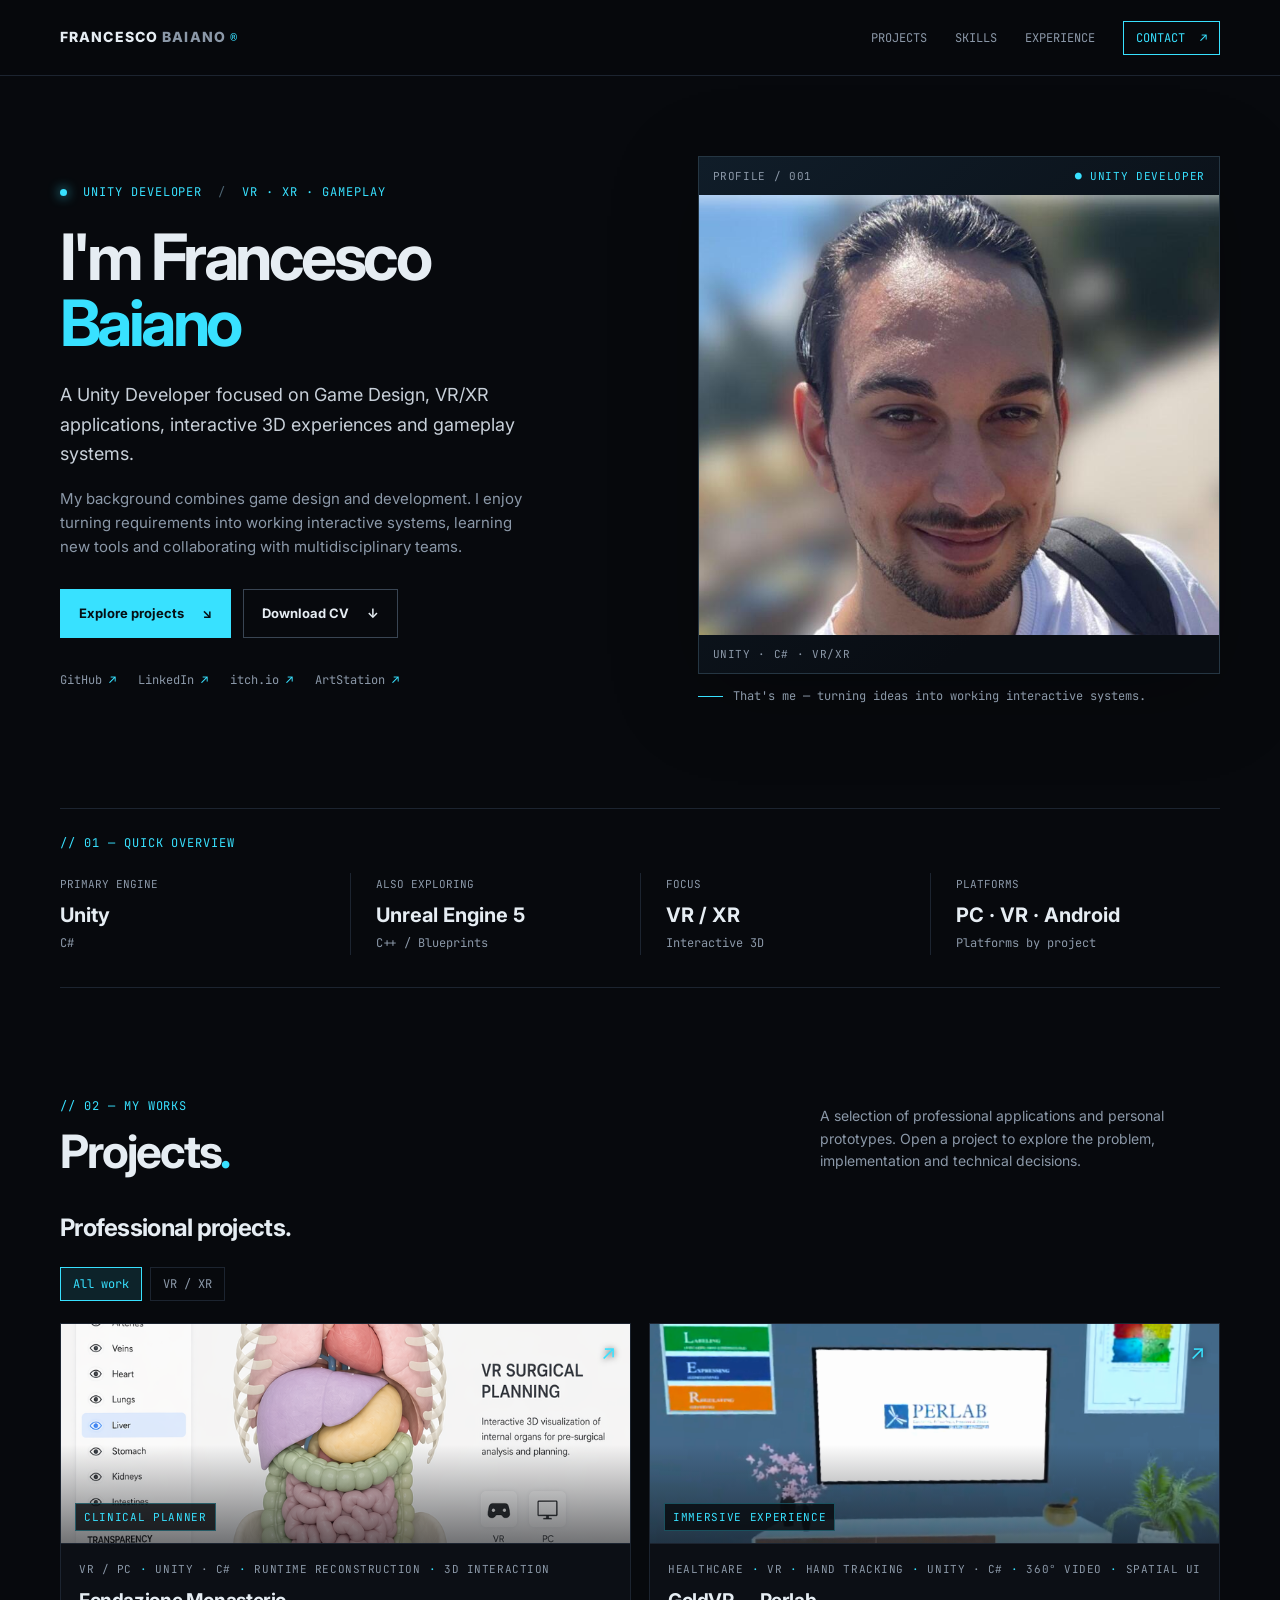
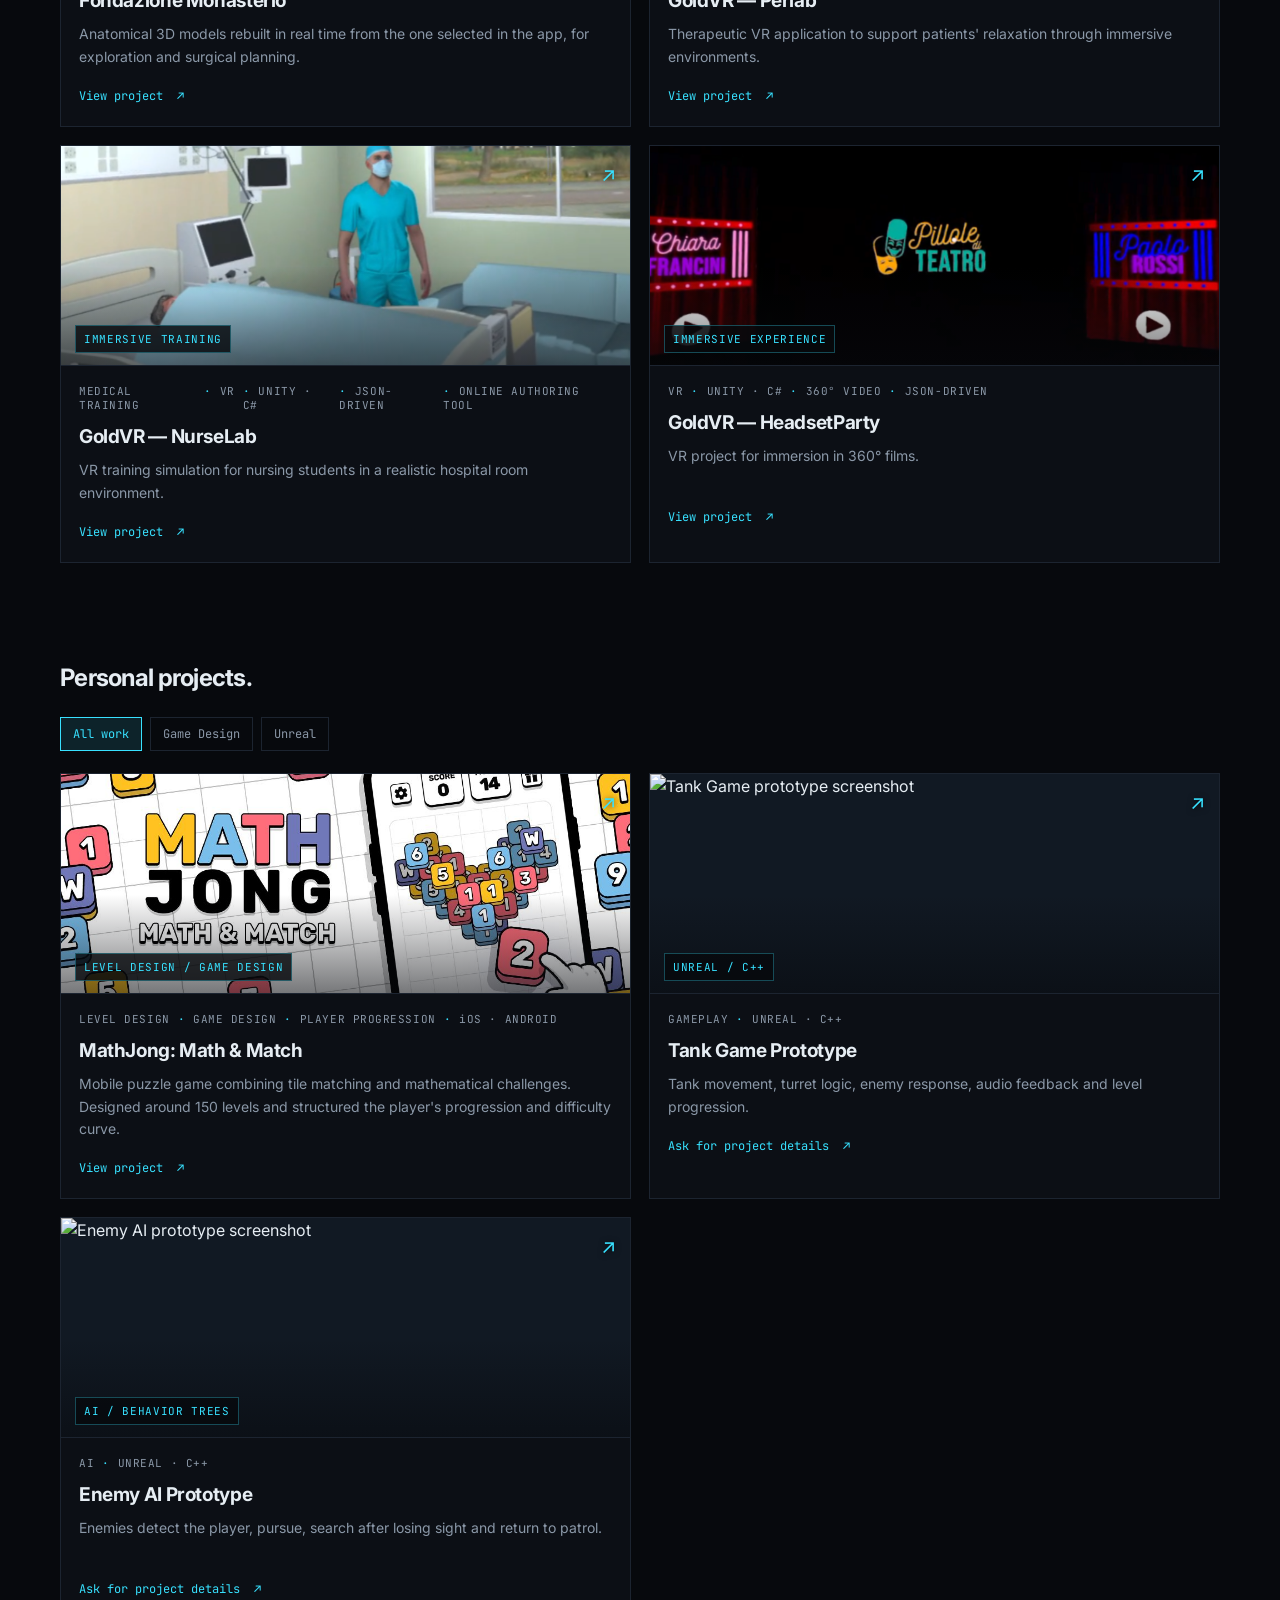
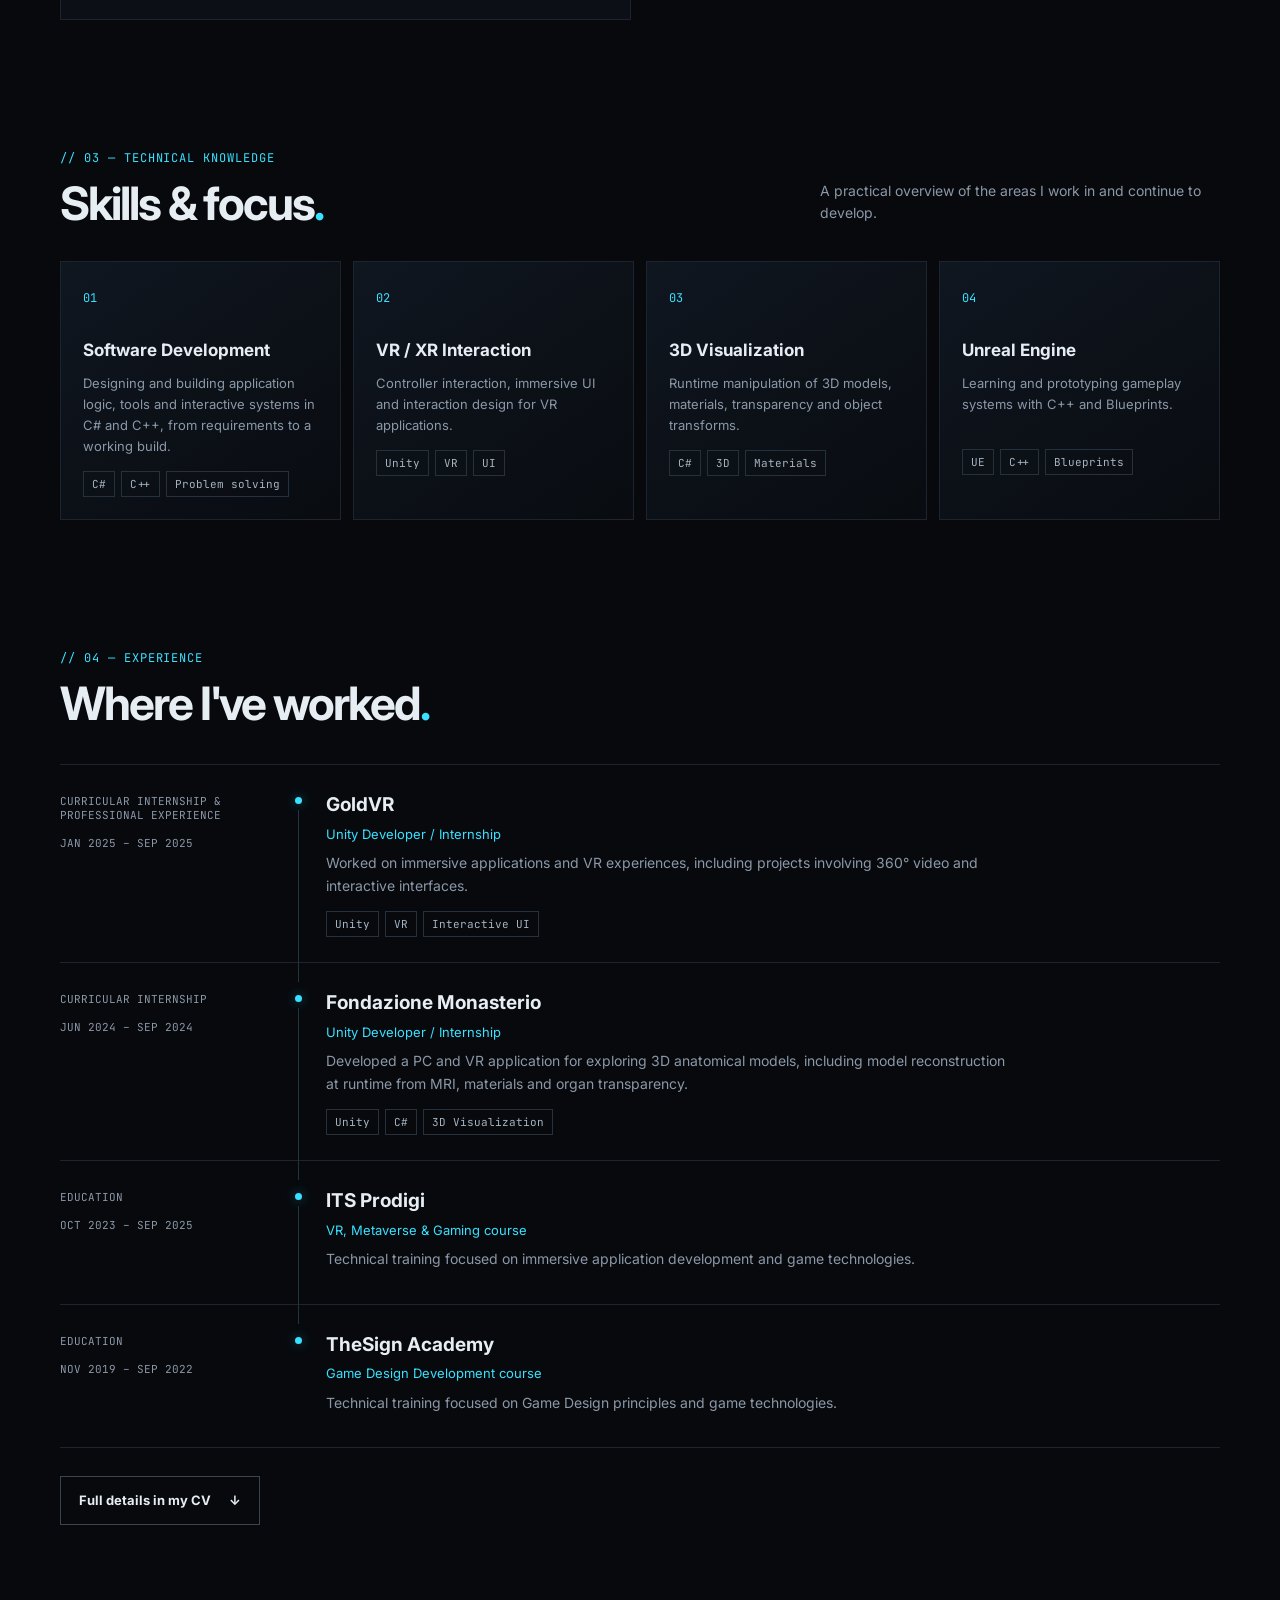
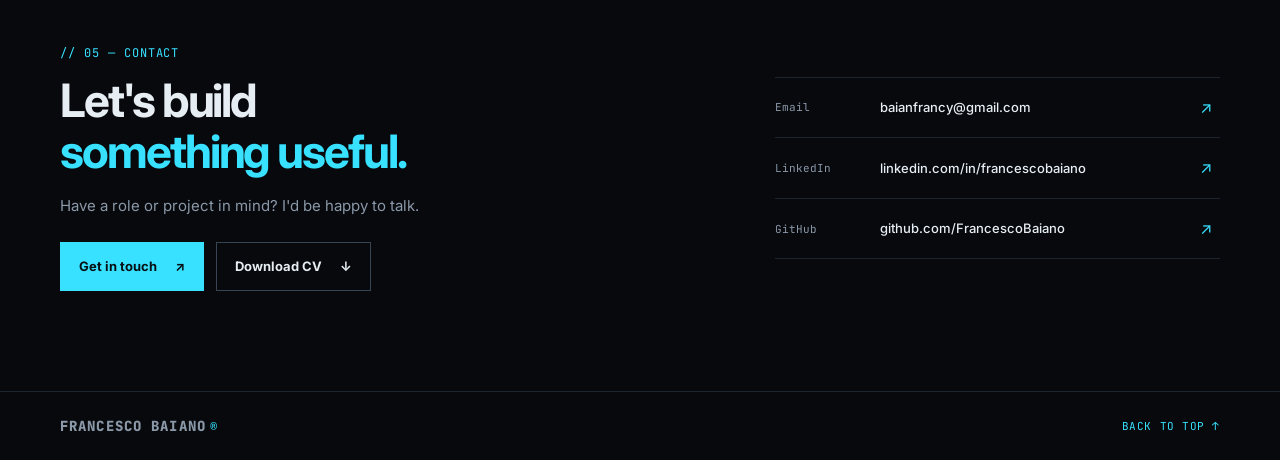
==== commit 1c896f47: "Fixed all Next Case Study" ====
--- a/index.html
+++ b/index.html
@@ -103,21 +103,21 @@
               <img src="assets/images/projects/perlab/perlab-1.png" alt="GoldVR — Perlab, therapeutic VR application" loading="lazy">
               <span class="image-label">IMMERSIVE EXPERIENCE</span><span class="image-arrow">↗</span>
             </a>
-            <div class="project-card-body"><div class="tag-row"><span>HEALTHCARE</span><span>VR</span><span>HAND TRACKING</span><span>UNITY · C#</span><span>360° VIDEO</span><span>SPATIAL UI</span></div><h3>GoldVR — Perlab</h3><p>Therapeutic VR application to support patients' relaxation through immersive environments.</p><a class="text-link" href="#experience">View project <span>↘</span></a></div>
+            <div class="project-card-body"><div class="tag-row"><span>HEALTHCARE</span><span>VR</span><span>HAND TRACKING</span><span>UNITY · C#</span><span>360° VIDEO</span><span>SPATIAL UI</span></div><h3>GoldVR — Perlab</h3><p>Therapeutic VR application to support patients' relaxation through immersive environments.</p><a class="text-link" href="#experience">View project <span>↗</span></a></div>
           </article>
           <article class="project-card" data-category="vr">
             <a class="project-image" href="projects/nurselab.html" aria-label="Open GoldVR - NurseLab project">
               <img src="assets/images/projects/nurselab/nurselab-1.png" alt="GoldVR — NurseLab, VR nursing training simulation" loading="lazy">
               <span class="image-label">IMMERSIVE TRAINING</span><span class="image-arrow">↗</span>
             </a>
-            <div class="project-card-body"><div class="tag-row"><span>MEDICAL TRAINING</span><span>VR</span><span>UNITY · C#</span><span>JSON-DRIVEN</span><span>ONLINE AUTHORING TOOL</span></div><h3>GoldVR — NurseLab</h3><p>VR training simulation for nursing students in a realistic hospital room environment.</p><a class="text-link" href="#experience">View project <span>↘</span></a></div>
+            <div class="project-card-body"><div class="tag-row"><span>MEDICAL TRAINING</span><span>VR</span><span>UNITY · C#</span><span>JSON-DRIVEN</span><span>ONLINE AUTHORING TOOL</span></div><h3>GoldVR — NurseLab</h3><p>VR training simulation for nursing students in a realistic hospital room environment.</p><a class="text-link" href="#experience">View project <span>↗</span></a></div>
           </article>
           <article class="project-card" data-category="vr">
             <a class="project-image" href="projects/headsetparty.html" aria-label="Open GoldVR - HeadsetParty project">
               <img src="assets/images/projects/headsetparty/headsetparty-1.png" alt="GoldVR — HeadsetParty, 360° film VR project" loading="lazy">
               <span class="image-label">IMMERSIVE EXPERIENCE</span><span class="image-arrow">↗</span>
             </a>
-            <div class="project-card-body"><div class="tag-row"><span>VR</span><span>UNITY · C#</span><span>360° VIDEO</span><span>JSON-DRIVEN</span></div><h3>GoldVR — HeadsetParty</h3><p>VR project for immersion in 360° films.</p><a class="text-link" href="#experience">View project <span>↘</span></a></div>
+            <div class="project-card-body"><div class="tag-row"><span>VR</span><span>UNITY · C#</span><span>360° VIDEO</span><span>JSON-DRIVEN</span></div><h3>GoldVR — HeadsetParty</h3><p>VR project for immersion in 360° films.</p><a class="text-link" href="#experience">View project <span>↗</span></a></div>
           </article>
         </div>
       </div>
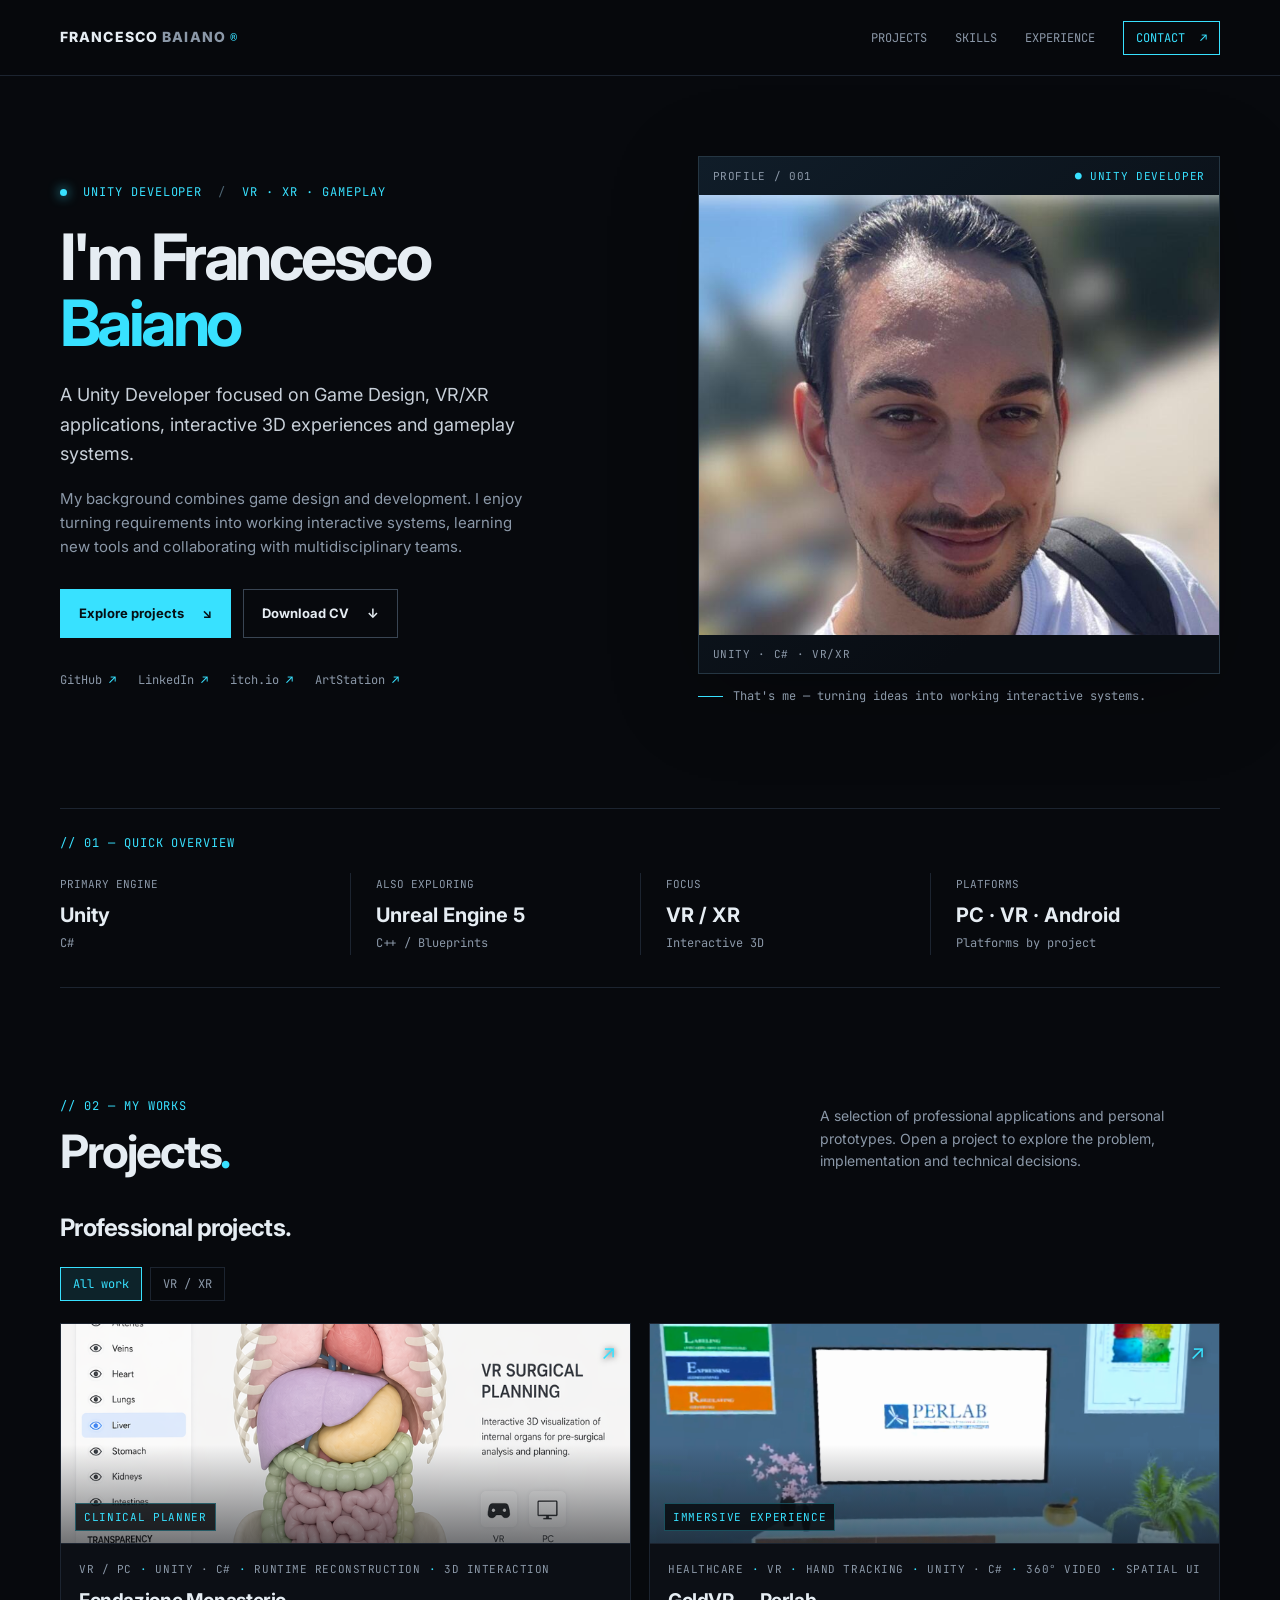
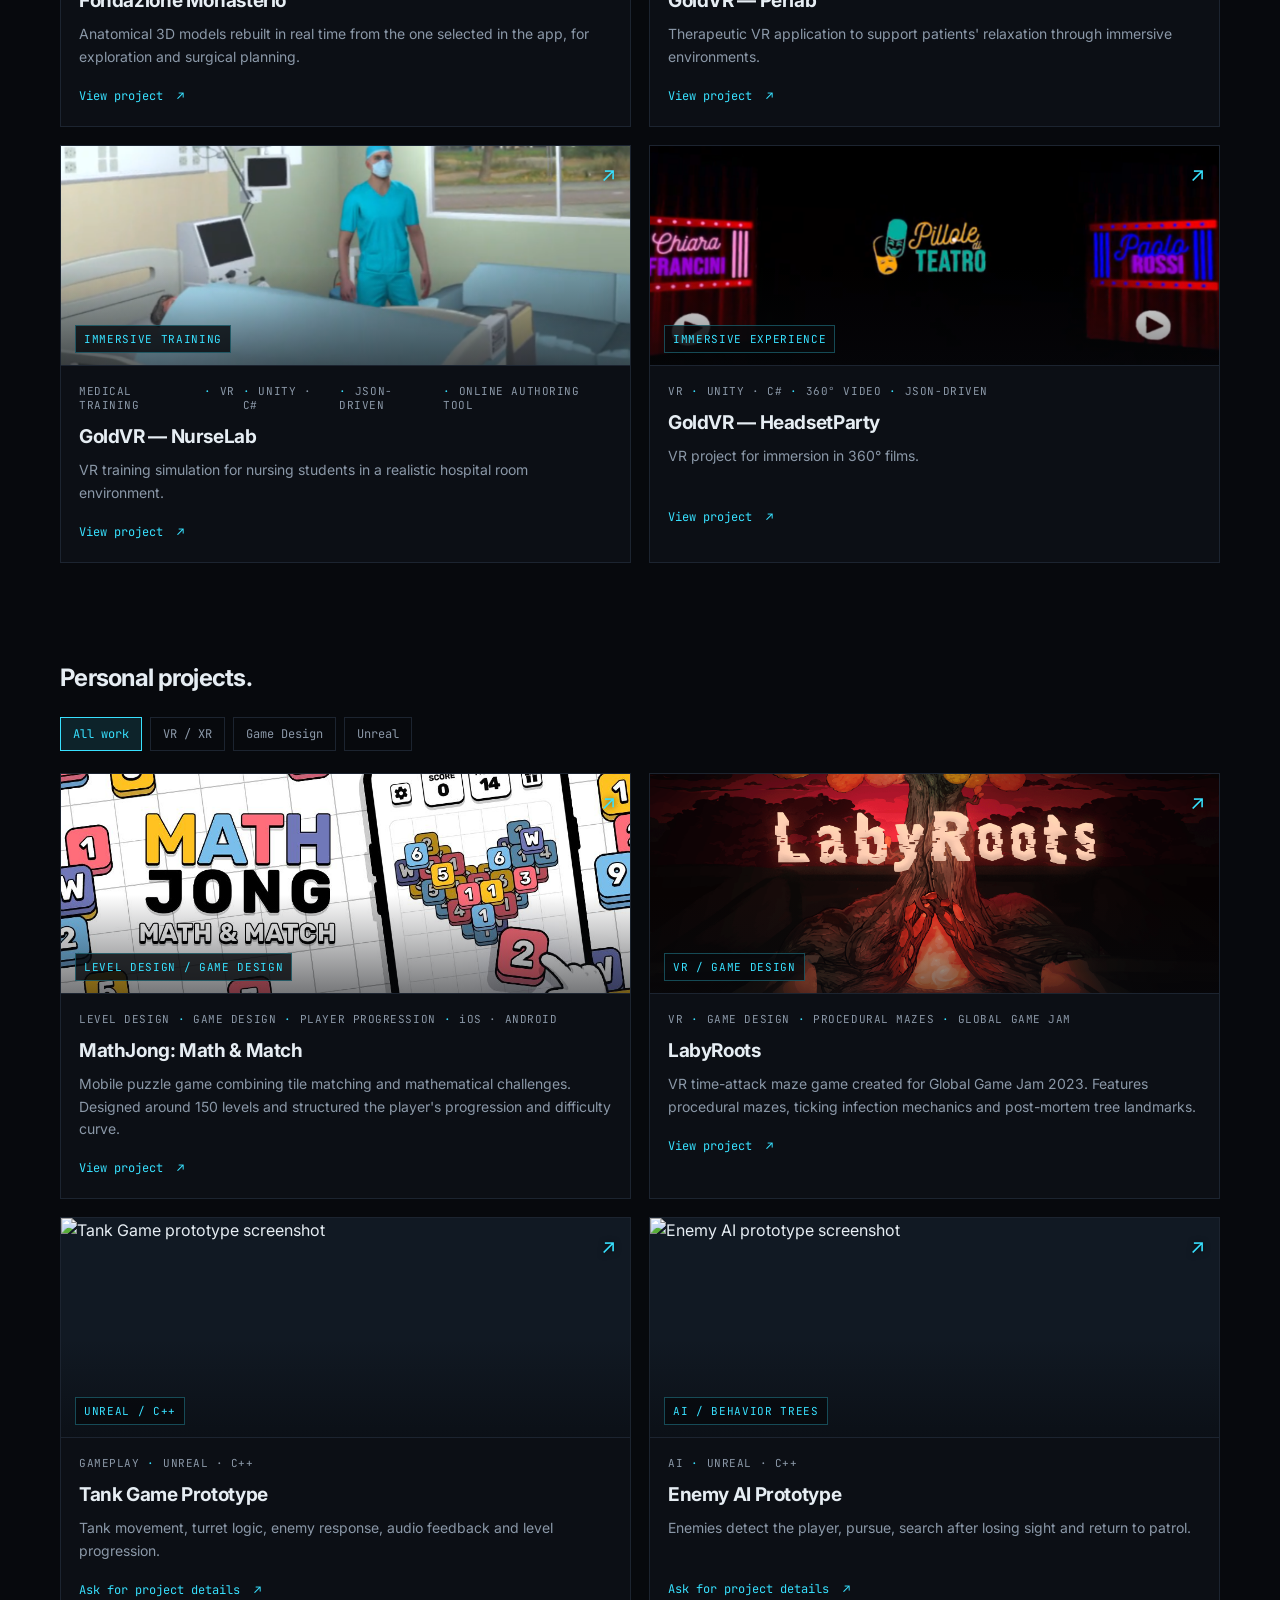
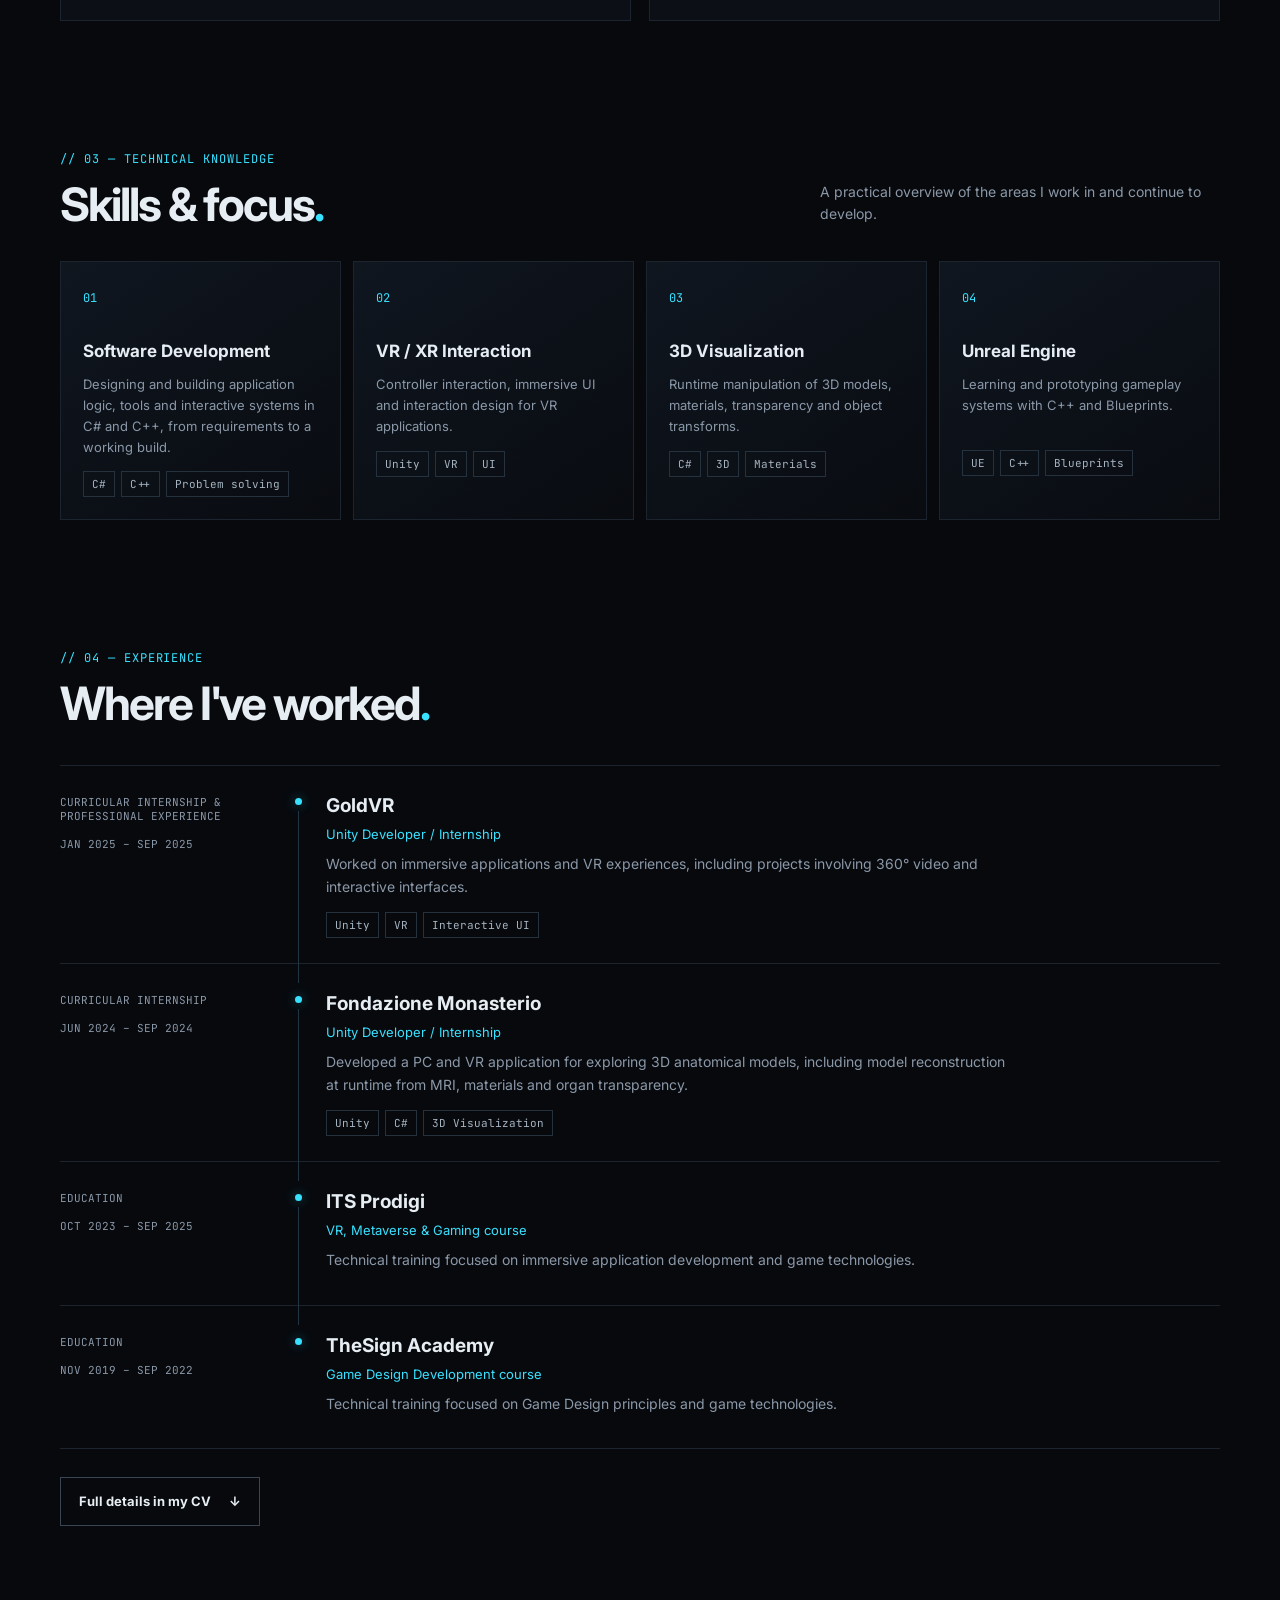
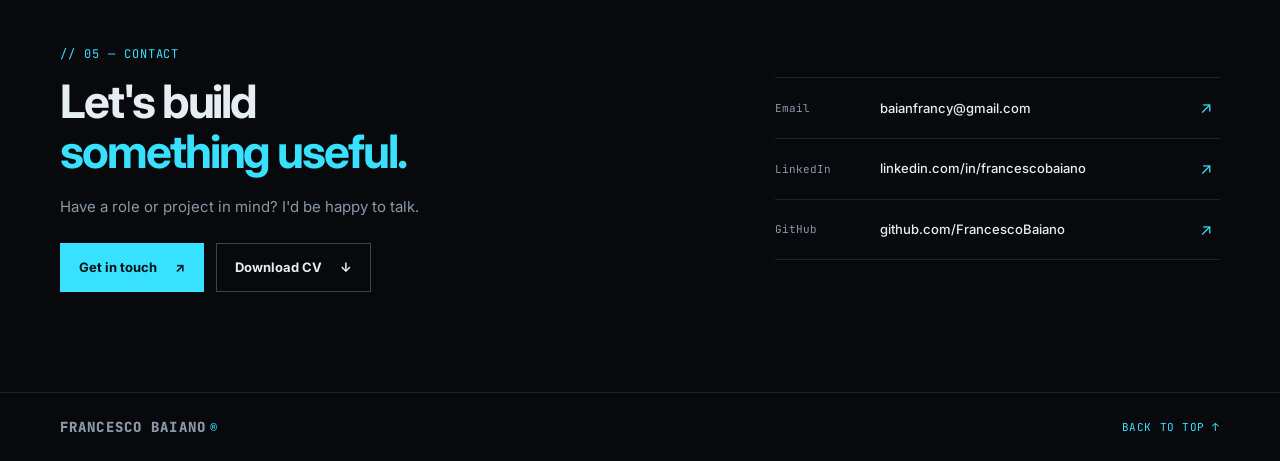
==== commit 7dacc94f: "LabyRoots page" ====
--- a/index.html
+++ b/index.html
@@ -81,6 +81,7 @@
         <div><p class="section-kicker">// 02 — MY WORKS</p><h2>Projects<span class="accent">.</span></h2></div>
         <p class="section-description">A selection of professional applications and personal prototypes. Open a project to explore the problem, implementation and technical decisions.</p>
       </div>
+      
       <div class="project-group">
         <h3 class="group-title">Professional projects.</h3>
         <div class="filter-row" role="group" aria-label="Filter projects">
@@ -105,6 +106,7 @@
             </a>
             <div class="project-card-body"><div class="tag-row"><span>HEALTHCARE</span><span>VR</span><span>HAND TRACKING</span><span>UNITY · C#</span><span>360° VIDEO</span><span>SPATIAL UI</span></div><h3>GoldVR — Perlab</h3><p>Therapeutic VR application to support patients' relaxation through immersive environments.</p><a class="text-link" href="#experience">View project <span>↗</span></a></div>
           </article>
+          
           <article class="project-card" data-category="vr">
             <a class="project-image" href="projects/nurselab.html" aria-label="Open GoldVR - NurseLab project">
               <img src="assets/images/projects/nurselab/nurselab-1.png" alt="GoldVR — NurseLab, VR nursing training simulation" loading="lazy">
@@ -112,6 +114,7 @@
             </a>
             <div class="project-card-body"><div class="tag-row"><span>MEDICAL TRAINING</span><span>VR</span><span>UNITY · C#</span><span>JSON-DRIVEN</span><span>ONLINE AUTHORING TOOL</span></div><h3>GoldVR — NurseLab</h3><p>VR training simulation for nursing students in a realistic hospital room environment.</p><a class="text-link" href="#experience">View project <span>↗</span></a></div>
           </article>
+
           <article class="project-card" data-category="vr">
             <a class="project-image" href="projects/headsetparty.html" aria-label="Open GoldVR - HeadsetParty project">
               <img src="assets/images/projects/headsetparty/headsetparty-1.png" alt="GoldVR — HeadsetParty, 360° film VR project" loading="lazy">
@@ -119,8 +122,10 @@
             </a>
             <div class="project-card-body"><div class="tag-row"><span>VR</span><span>UNITY · C#</span><span>360° VIDEO</span><span>JSON-DRIVEN</span></div><h3>GoldVR — HeadsetParty</h3><p>VR project for immersion in 360° films.</p><a class="text-link" href="#experience">View project <span>↗</span></a></div>
           </article>
-        </div>
-      </div>
+
+        </div>
+      </div>
+
       <div class="project-group">
         <h3 class="group-title">Personal projects.</h3>
         <div class="filter-row" role="group" aria-label="Filter projects">
@@ -148,6 +153,26 @@
               <a class="text-link" href="projects/mathjong.html">View project <span>↗</span></a>
             </div>
           </article>
+
+          <article class="project-card" data-category="vr gameDesign">
+            <a class="project-image" href="projects/labyroots.html" aria-label="Open LabyRoots project">
+              <img src="assets/images/projects/labyroots/labyroots-1.png" alt="LabyRoots VR maze game" loading="lazy">
+              <span class="image-label">VR / GAME DESIGN</span>
+              <span class="image-arrow">↗</span>
+            </a>
+            <div class="project-card-body">
+              <div class="tag-row">
+                <span>VR</span>
+                <span>GAME DESIGN</span>
+                <span>PROCEDURAL MAZES</span>
+                <span>GLOBAL GAME JAM</span>
+              </div>
+              <h3><a href="projects/labyroots.html">LabyRoots</a></h3>
+              <p>VR time-attack maze game created for Global Game Jam 2023. Features procedural mazes, ticking infection mechanics and post-mortem tree landmarks.</p>
+              <a class="text-link" href="projects/labyroots.html">View project <span>↗</span></a>
+            </div>
+          </article>
+
           <article class="project-card" data-category="unreal gameplay">
             <a class="project-image" href="#contact" aria-label="Tank gameplay prototype">
               <img src="assets/images/projects/tank-game.jpg" alt="Tank Game prototype screenshot" loading="lazy">
@@ -162,6 +187,7 @@
             </a>
             <div class="project-card-body"><div class="tag-row"><span>AI</span><span>UNREAL · C++</span></div><h3>Enemy AI Prototype</h3><p>Enemies detect the player, pursue, search after losing sight and return to patrol.</p><a class="text-link" href="#contact">Ask for project details <span>↗</span></a></div>
           </article>
+
         </div>
       </div>
     </section>
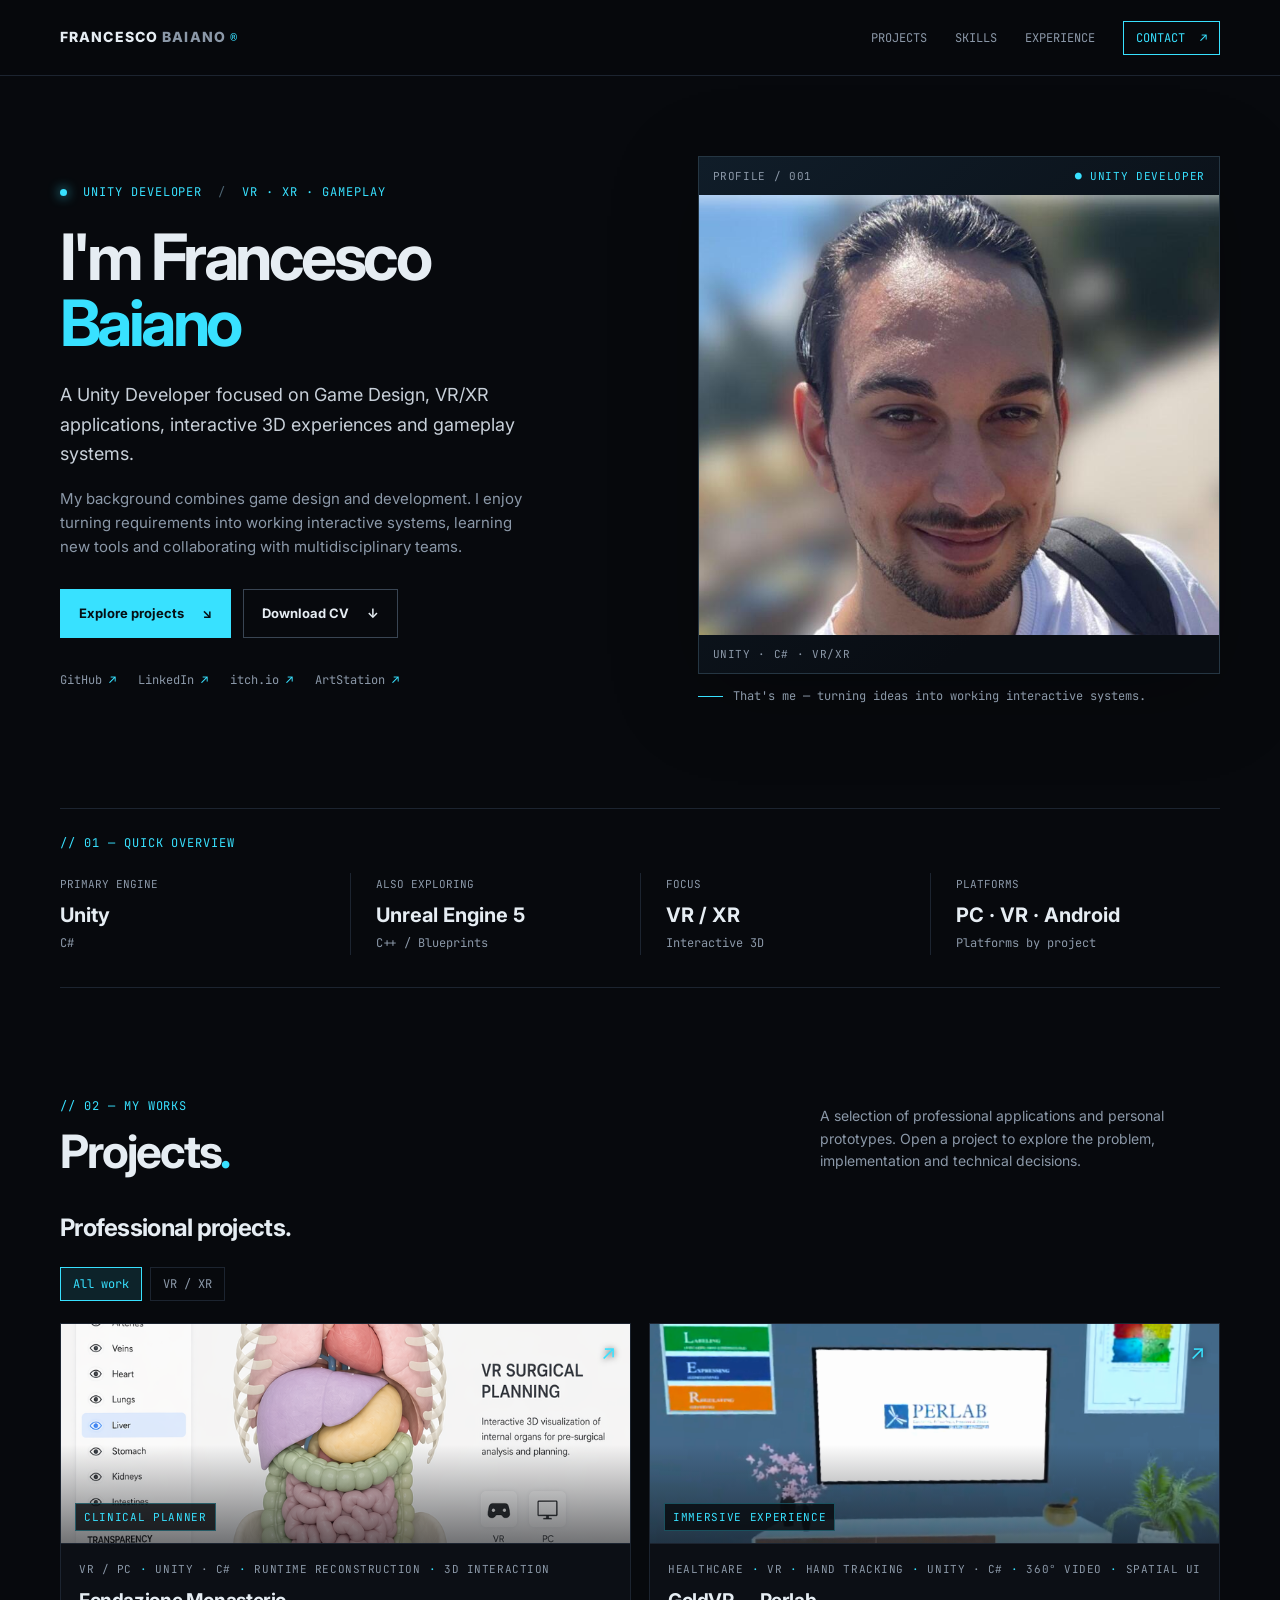
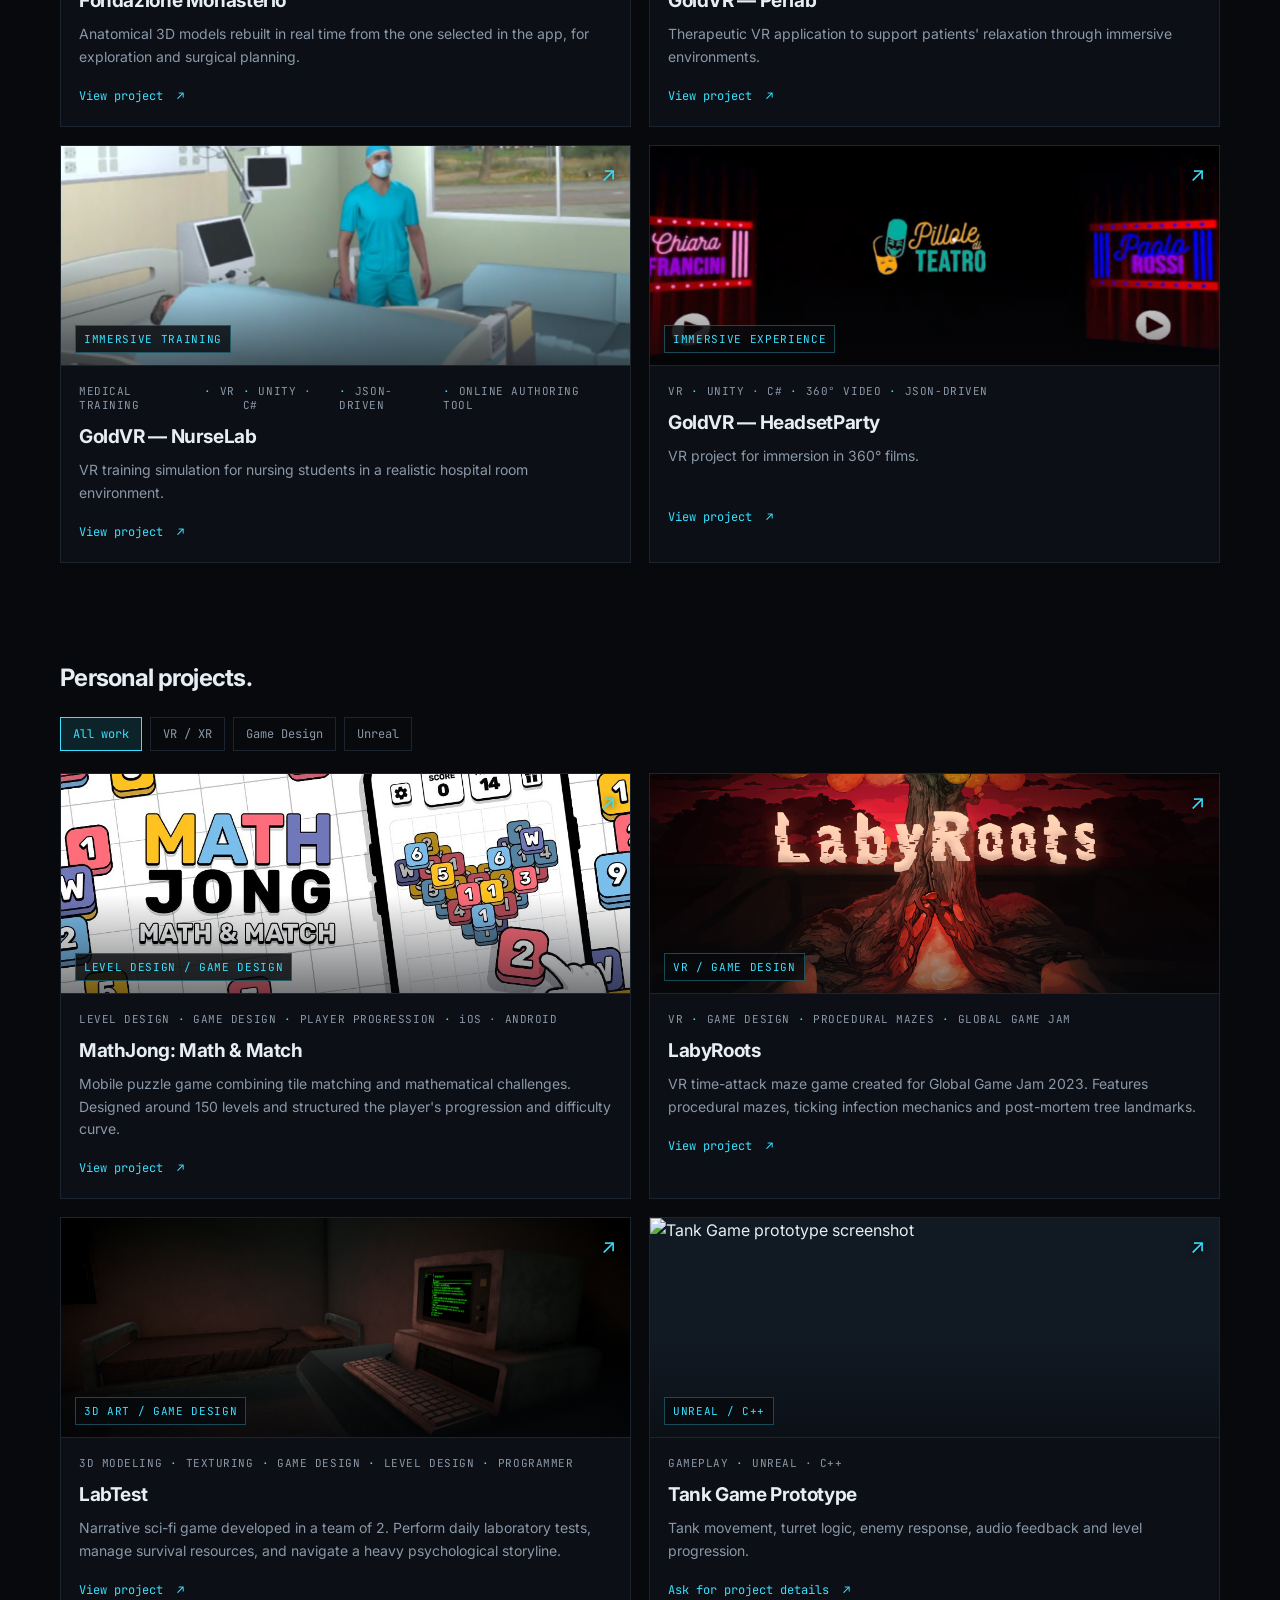
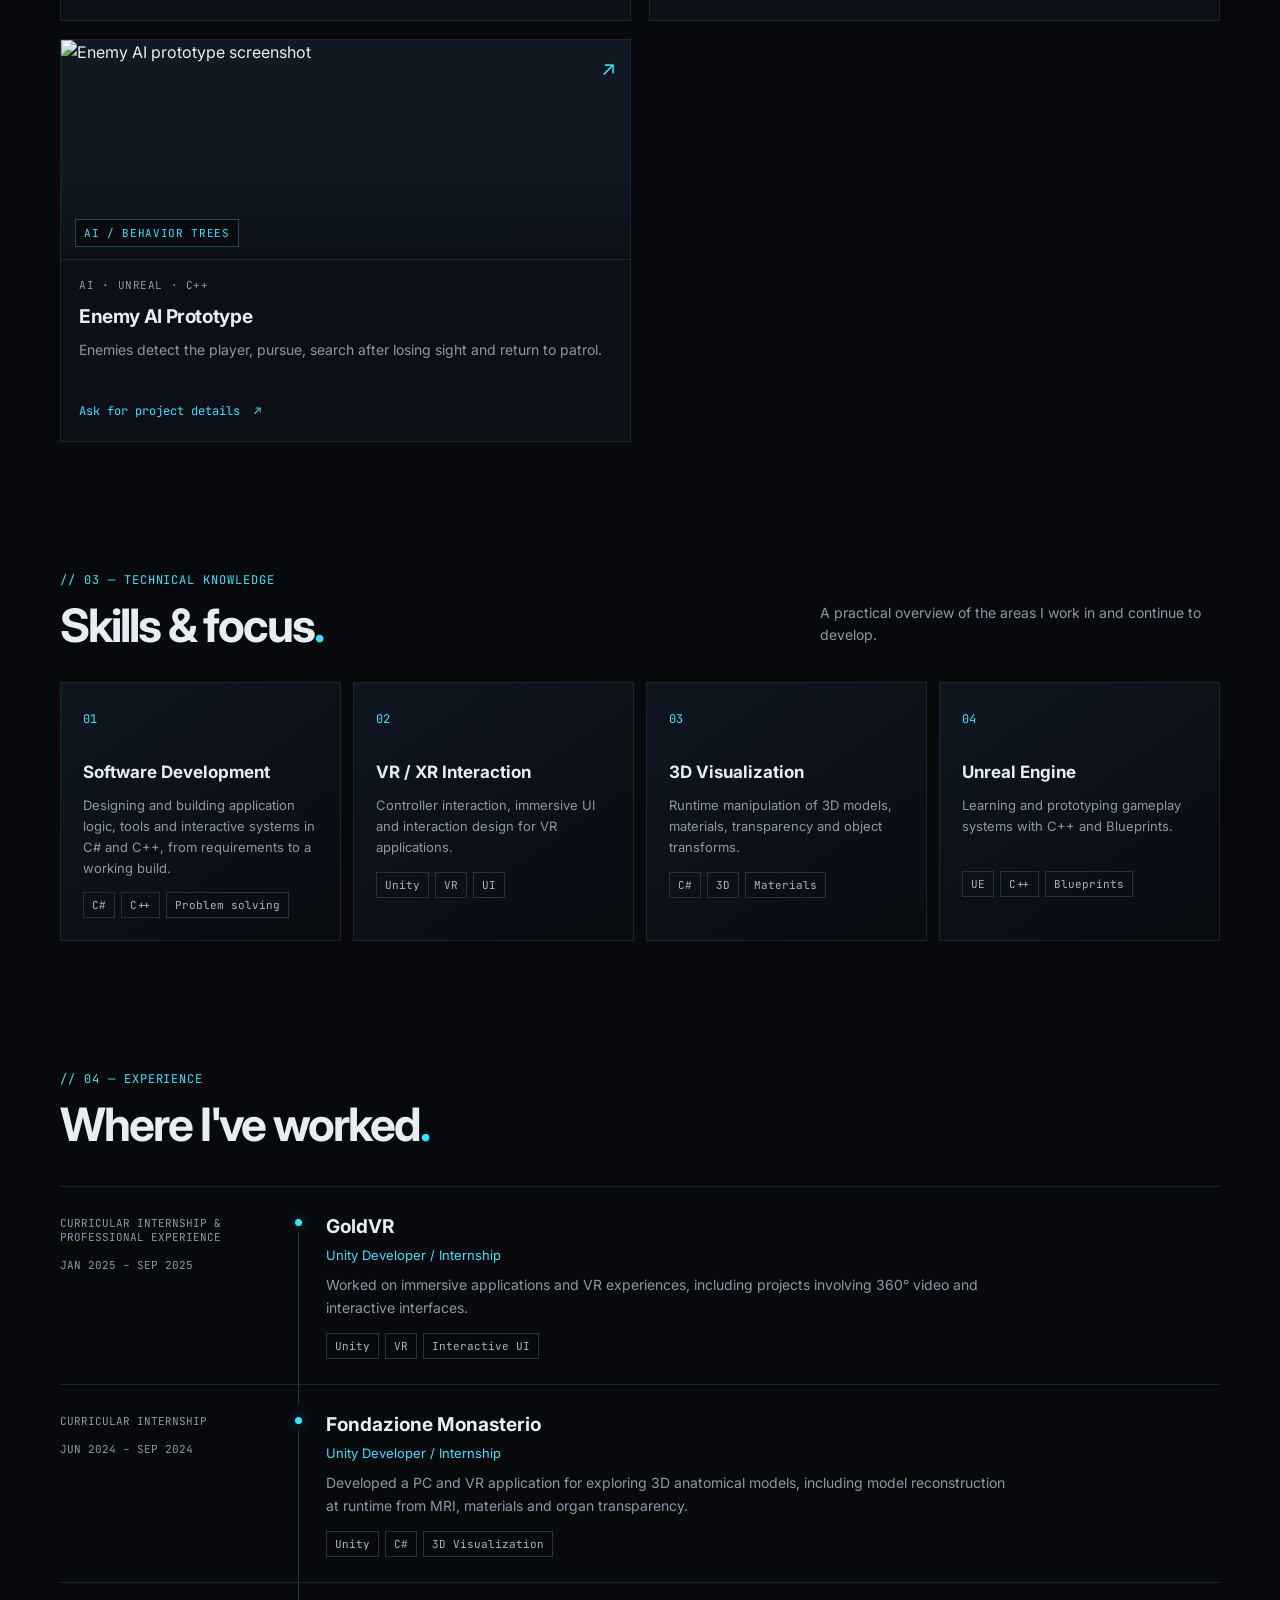
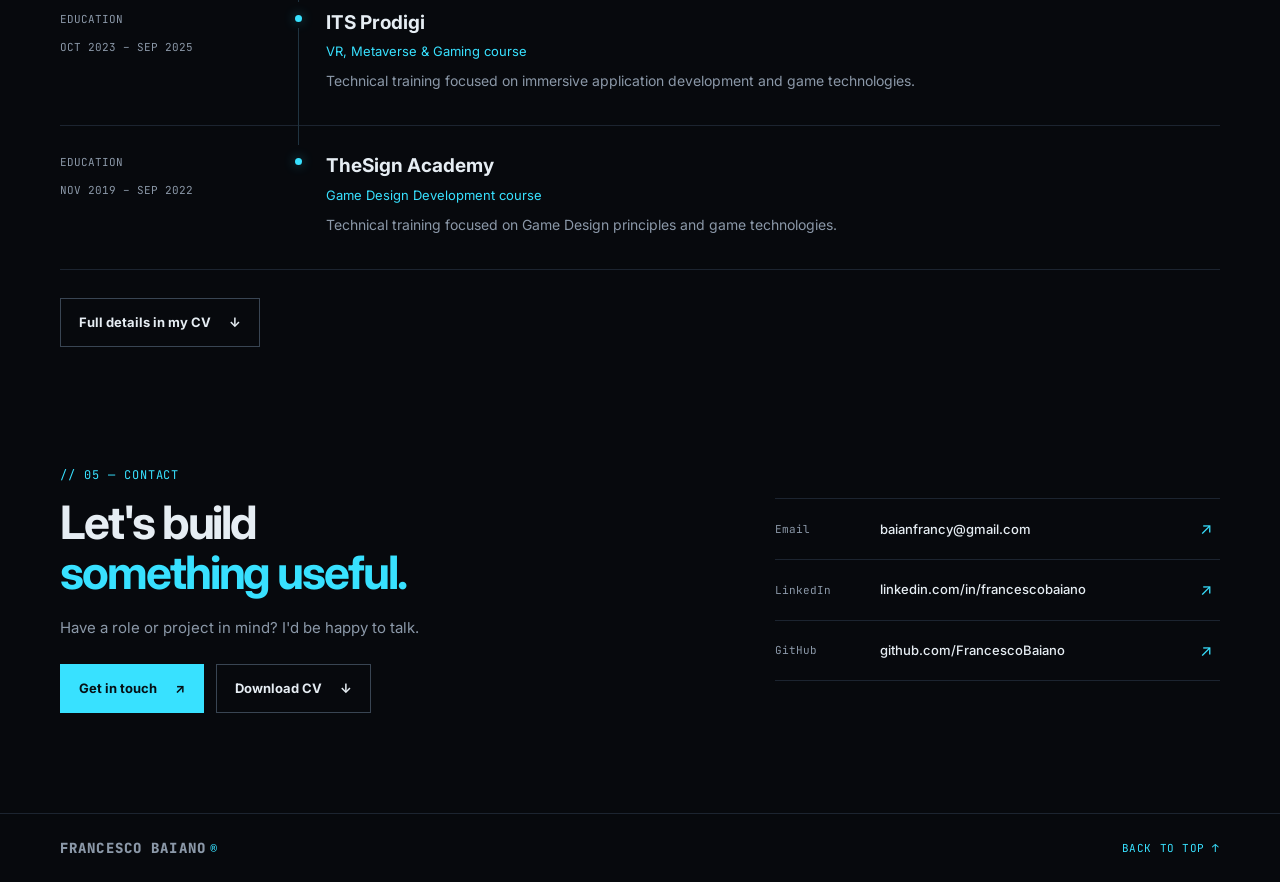
==== commit d5ef417c: "Optimize portfolio project assets" ====
--- a/index.html
+++ b/index.html
@@ -106,7 +106,7 @@
             </a>
             <div class="project-card-body"><div class="tag-row"><span>HEALTHCARE</span><span>VR</span><span>HAND TRACKING</span><span>UNITY · C#</span><span>360° VIDEO</span><span>SPATIAL UI</span></div><h3>GoldVR — Perlab</h3><p>Therapeutic VR application to support patients' relaxation through immersive environments.</p><a class="text-link" href="#experience">View project <span>↗</span></a></div>
           </article>
-          
+
           <article class="project-card" data-category="vr">
             <a class="project-image" href="projects/nurselab.html" aria-label="Open GoldVR - NurseLab project">
               <img src="assets/images/projects/nurselab/nurselab-1.png" alt="GoldVR — NurseLab, VR nursing training simulation" loading="lazy">
@@ -173,6 +173,26 @@
             </div>
           </article>
 
+          <article class="project-card" data-category="gameDesign">
+            <a class="project-image" href="projects/labtest.html" aria-label="Open LabTest project">
+              <img src="assets/images/projects/labtest/labtest-1.png" alt="LabTest narrative sci-fi game" loading="lazy">
+              <span class="image-label">3D ART / GAME DESIGN</span>
+              <span class="image-arrow">↗</span>
+            </a>
+            <div class="project-card-body">
+              <div class="tag-row">
+                <span>3D MODELING</span>
+                <span>TEXTURING</span>
+                <span>GAME DESIGN</span>
+                <span>LEVEL DESIGN</span>
+                <span>PROGRAMMER</span>
+              </div>
+              <h3><a href="projects/labtest.html">LabTest</a></h3>
+              <p>Narrative sci-fi game developed in a team of 2. Perform daily laboratory tests, manage survival resources, and navigate a heavy psychological storyline.</p>
+              <a class="text-link" href="projects/labtest.html">View project <span>↗</span></a>
+            </div>
+          </article>
+
           <article class="project-card" data-category="unreal gameplay">
             <a class="project-image" href="#contact" aria-label="Tank gameplay prototype">
               <img src="assets/images/projects/tank-game.jpg" alt="Tank Game prototype screenshot" loading="lazy">
--- a/style.css
+++ b/style.css
@@ -41,6 +41,9 @@
   overflow: hidden;
   background: var(--surface-2);
   position: relative;
+  display: flex;             /* Aggiunto per centrare */
+  align-items: center;       /* Centaturo verticale */
+  justify-content: center;   /* Centaturo orizzontale */
 }
 .case-figure img {
   display: block;
@@ -159,6 +162,9 @@
 .case-thumb .case-figure {
   aspect-ratio: 4/3;
   transition: border-color .2s, transform .2s;
+  display: flex;
+  align-items: center;
+  justify-content: center;
 }
 
 /* Formato per screen Verticali / Mockup Smartphone (9:16) */
@@ -170,6 +176,9 @@
   max-height: 540px;
   background: var(--surface-2);
   margin-inline: auto;
+  display: flex;
+  align-items: center;
+  justify-content: center;
 }
 
 .case-thumb.tall .case-figure img,
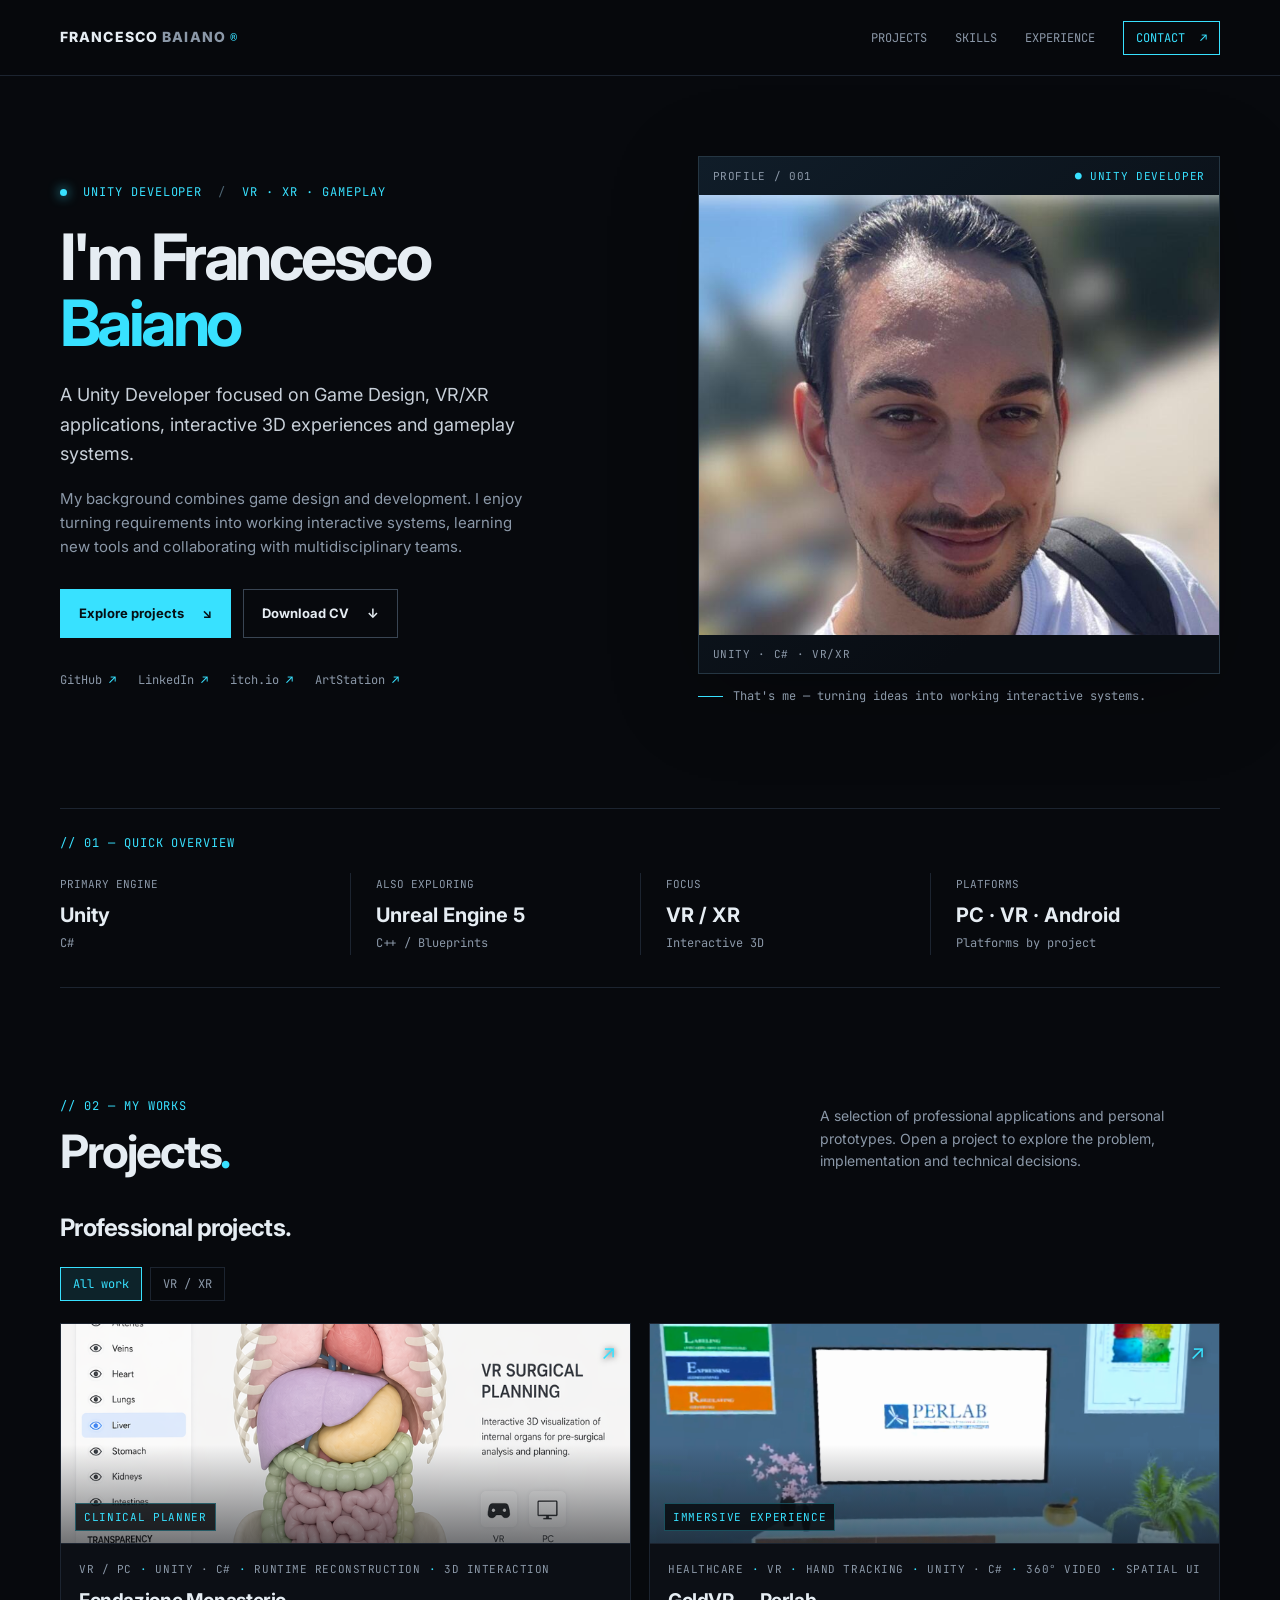
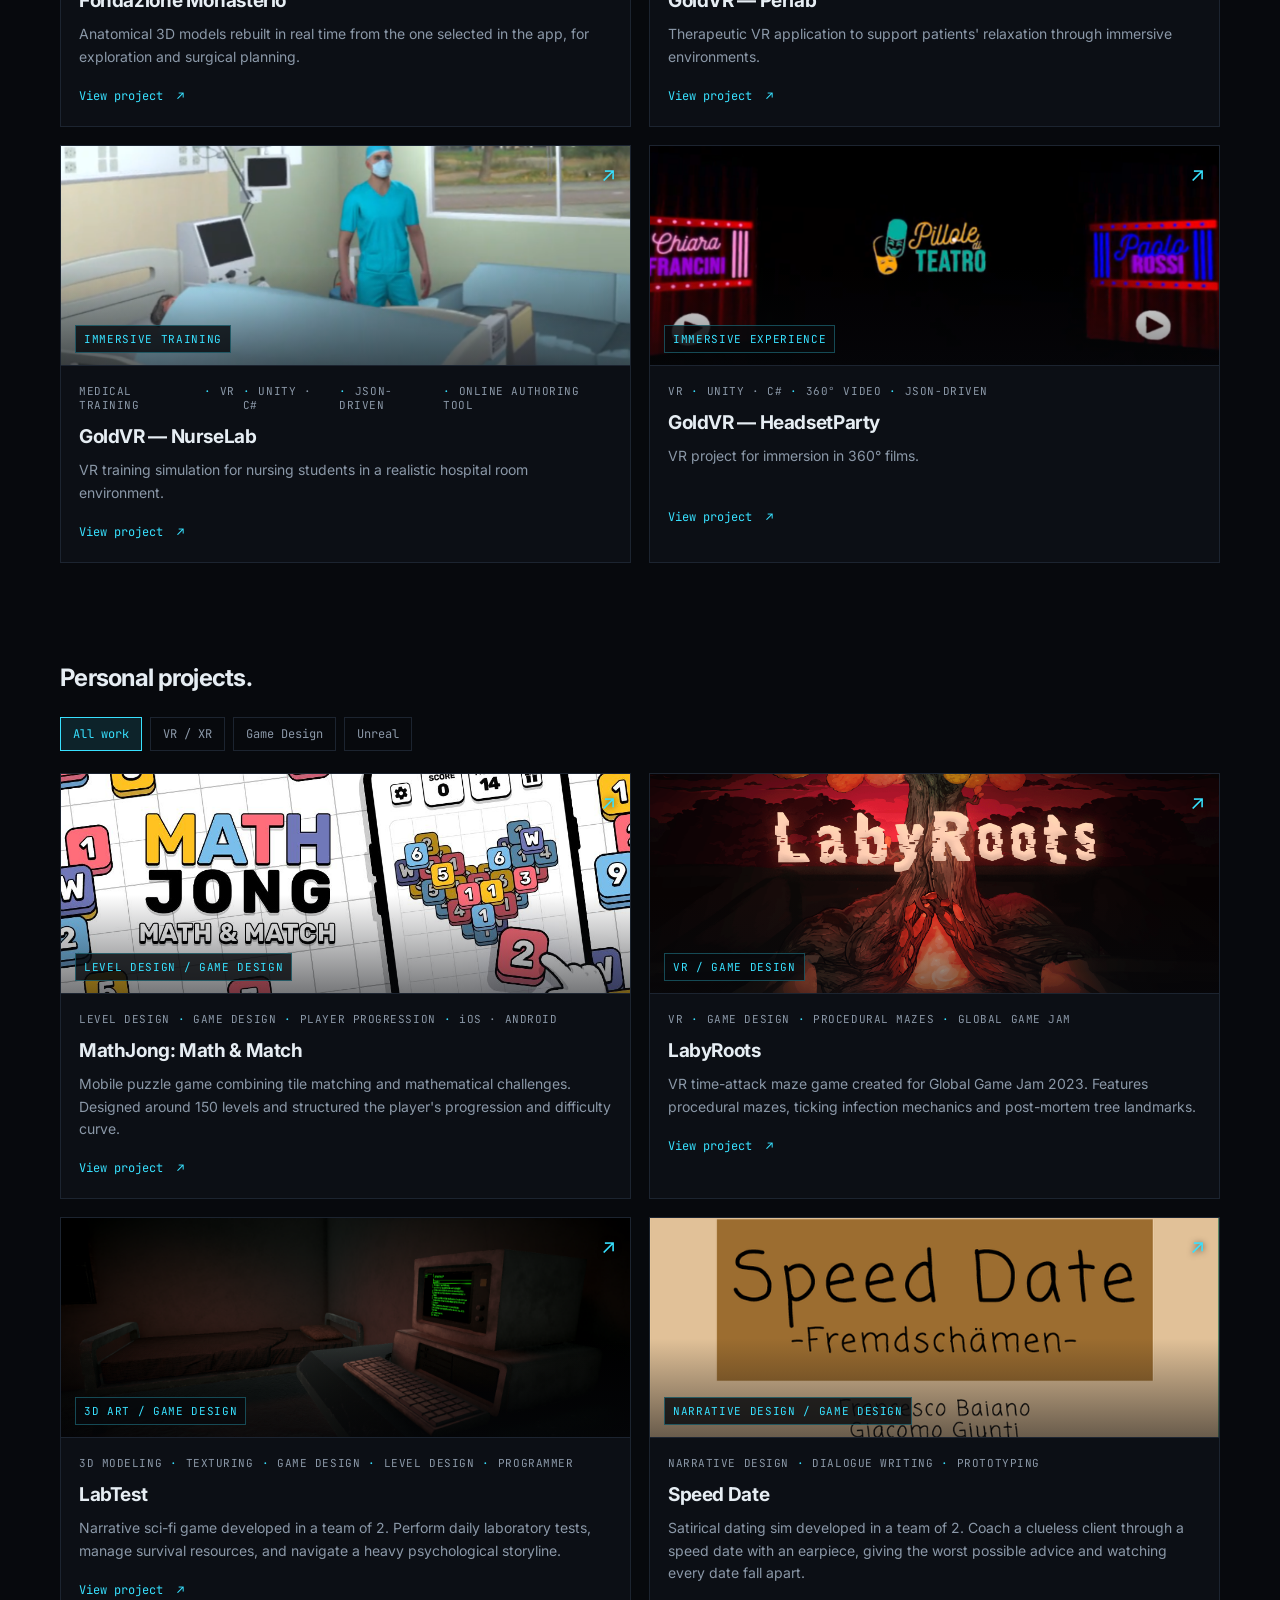
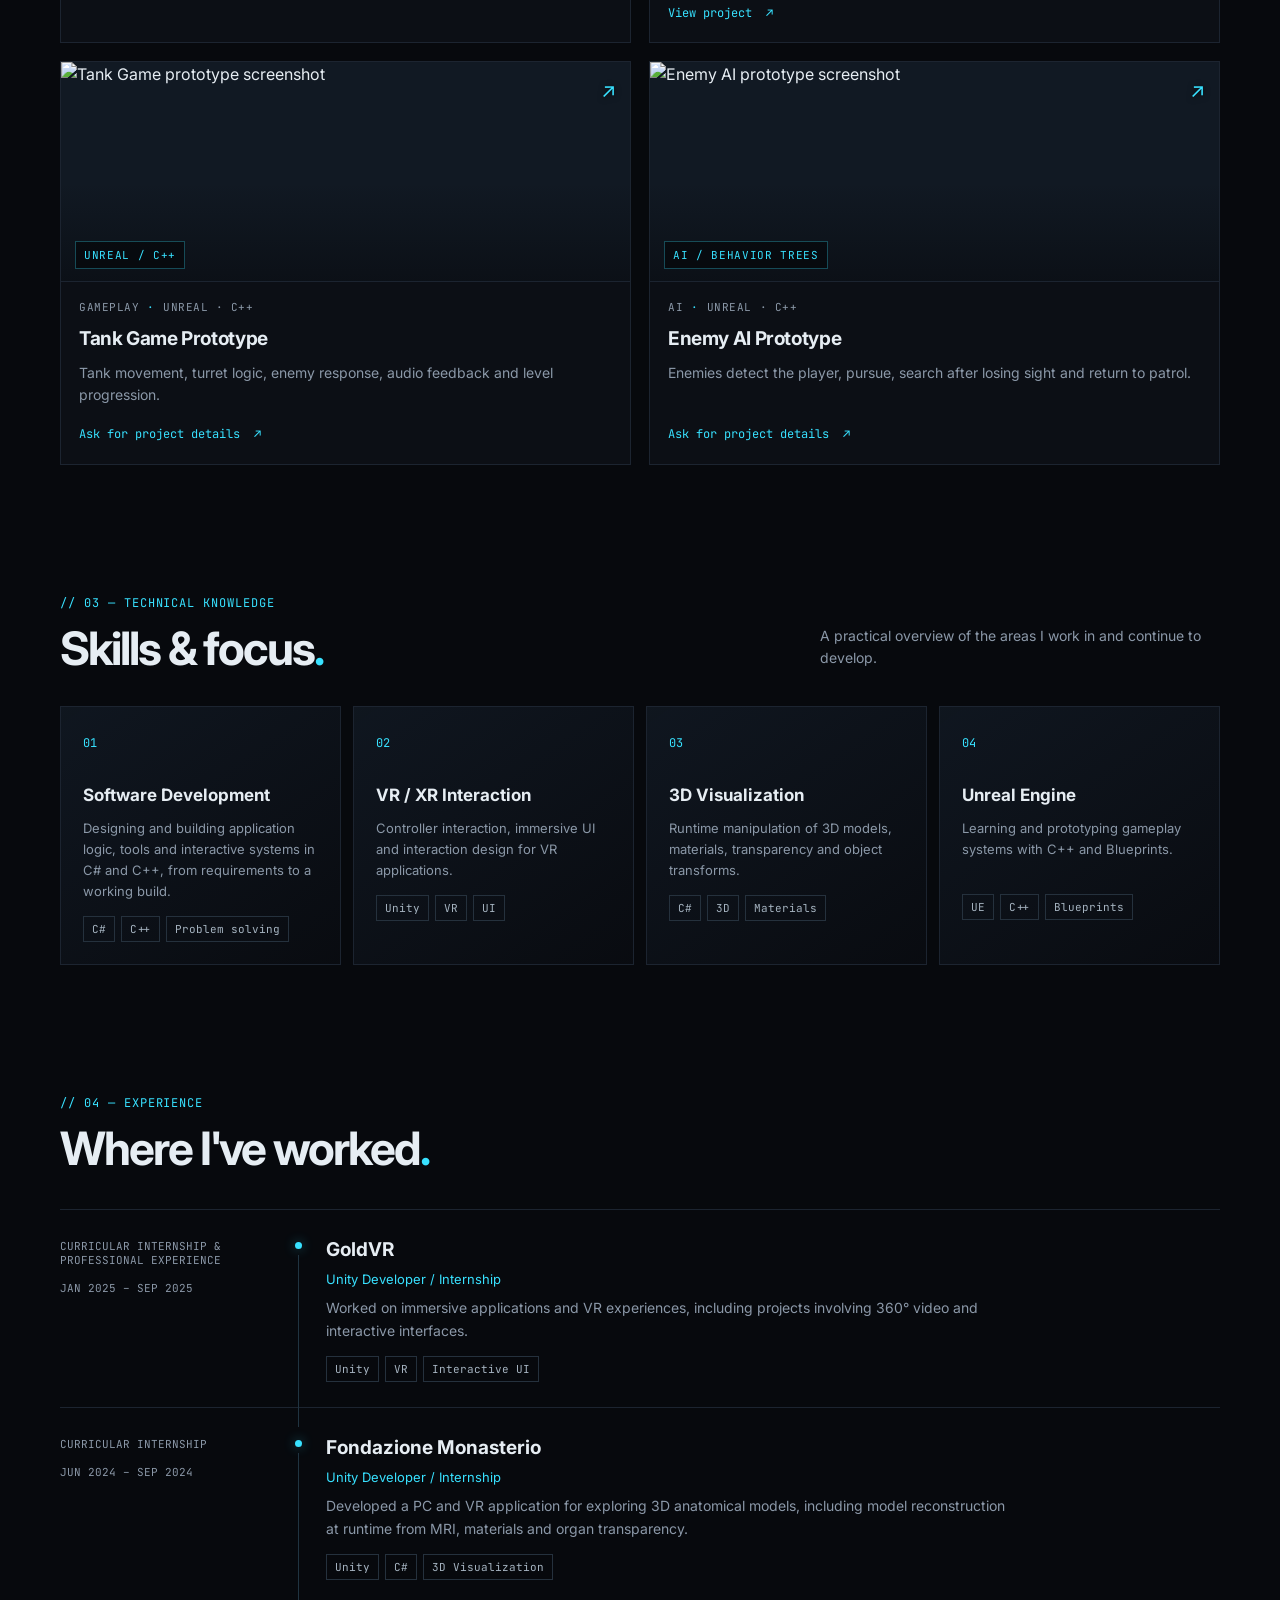
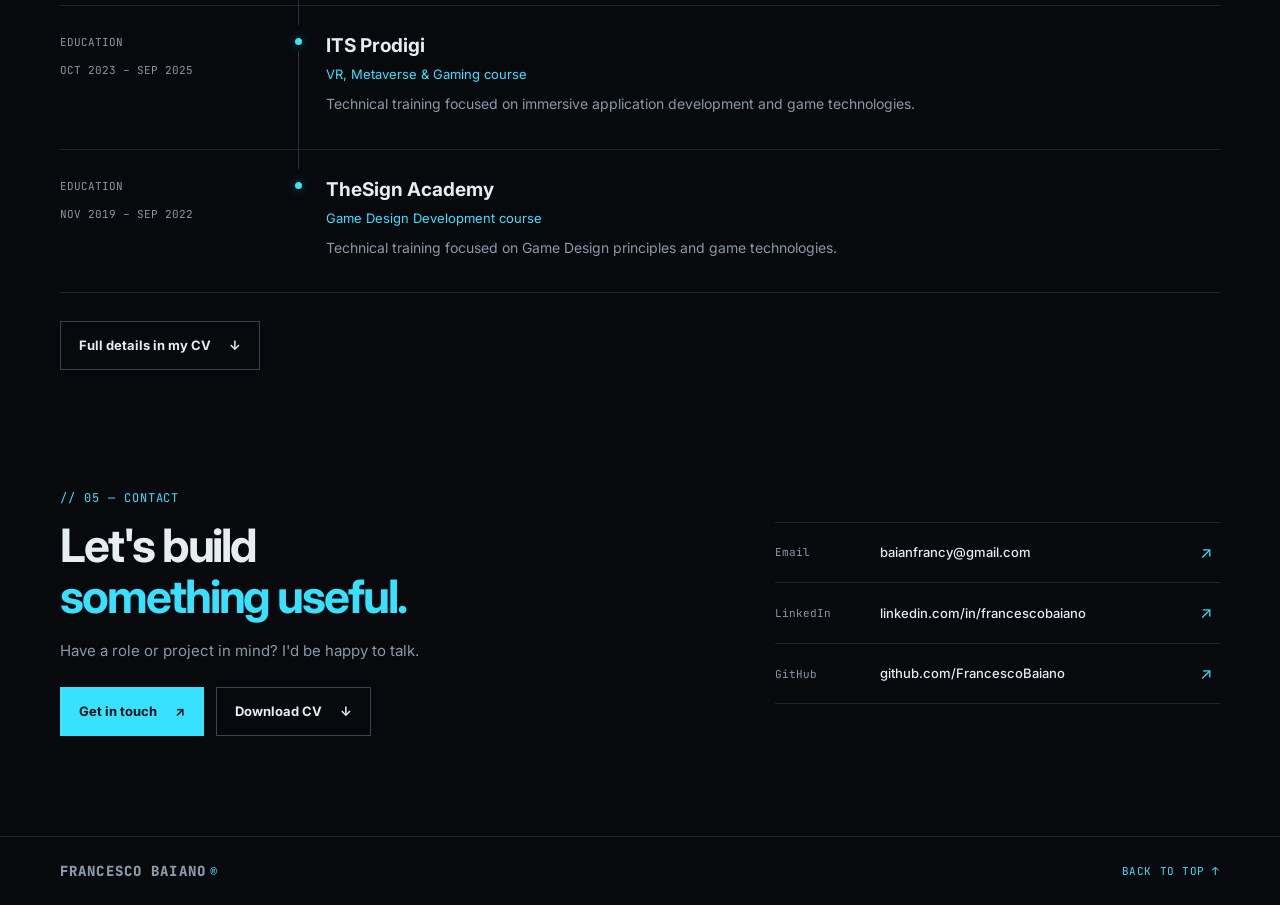
==== commit ecf481be: "SpeedDate page" ====
--- a/index.html
+++ b/index.html
@@ -193,6 +193,24 @@
             </div>
           </article>
 
+          <article class="project-card" data-category="gameDesign">
+            <a class="project-image" href="projects/speeddate.html" aria-label="Open Speed Date project">
+              <img src="assets/images/projects/speeddate/speeddate-1.png" alt="Speed Date satirical dating sim" loading="lazy" style="object-position: center 10%;">
+              <span class="image-label">NARRATIVE DESIGN / GAME DESIGN</span>
+              <span class="image-arrow">↗</span>
+            </a>
+            <div class="project-card-body">
+              <div class="tag-row">
+                <span>NARRATIVE DESIGN</span>
+                <span>DIALOGUE WRITING</span>
+                <span>PROTOTYPING</span>
+              </div>
+              <h3><a href="projects/speeddate.html">Speed Date</a></h3>
+              <p>Satirical dating sim developed in a team of 2. Coach a clueless client through a speed date with an earpiece, giving the worst possible advice and watching every date fall apart.</p>
+              <a class="text-link" href="projects/speeddate.html">View project <span>↗</span></a>
+            </div>
+          </article>
+
           <article class="project-card" data-category="unreal gameplay">
             <a class="project-image" href="#contact" aria-label="Tank gameplay prototype">
               <img src="assets/images/projects/tank-game.jpg" alt="Tank Game prototype screenshot" loading="lazy">
--- a/style.css
+++ b/style.css
@@ -248,7 +248,64 @@
 .pipeline-step span{display:block;font-family:var(--mono);font-size:12px;letter-spacing:.08em;color:var(--muted);margin-bottom:12px}
 .pipeline-step h3{font-size:19px;letter-spacing:-.02em;margin:0 0 8px}
 .pipeline-step p{margin:0;color:#c8d0d9;font-size:15px;line-height:1.6}
-.challenge-grid{display:grid;grid-template-columns:repeat(auto-fit,minmax(240px,1fr));margin-top:34px;border-top:1px solid var(--border)}
+/* ---------- Challenge grids: colonne configurabili ---------- */
+.challenge-grid {
+  display: grid;
+  grid-template-columns: repeat(2, minmax(0, 1fr));
+  margin-top: 34px;
+  border-top: 1px solid var(--border);
+}
+
+/* Numero di colonne */
+.challenge-grid.cols-1 {
+  grid-template-columns: repeat(1, minmax(0, 1fr));
+}
+
+.challenge-grid.cols-2 {
+  grid-template-columns: repeat(2, minmax(0, 1fr));
+}
+
+.challenge-grid.cols-3 {
+  grid-template-columns: repeat(3, minmax(0, 1fr));
+}
+
+.challenge-grid.cols-4 {
+  grid-template-columns: repeat(4, minmax(0, 1fr));
+}
+
+/* Elementi */
+.challenge-item {
+  padding: 26px 24px 8px 0;
+  margin-right: 24px;
+  border-right: 1px solid var(--border);
+}
+
+.challenge-item:last-child {
+  border-right: 0;
+  margin-right: 0;
+}
+
+.challenge-item span {
+  display: block;
+  font-family: var(--mono);
+  font-size: 12px;
+  letter-spacing: .08em;
+  color: var(--muted);
+  margin-bottom: 12px;
+}
+
+.challenge-item h3 {
+  font-size: 19px;
+  letter-spacing: -.02em;
+  margin: 0 0 8px;
+}
+
+.challenge-item p {
+  margin: 0;
+  color: #c8d0d9;
+  font-size: 15px;
+  line-height: 1.6;
+}
 .challenge-item{padding:26px 24px 8px 0;margin-right:24px;border-right:1px solid var(--border)}
 .challenge-item:last-child{border-right:0;margin-right:0}
 .challenge-item span{display:block;font-family:var(--mono);font-size:12px;letter-spacing:.08em;color:var(--muted);margin-bottom:12px}
